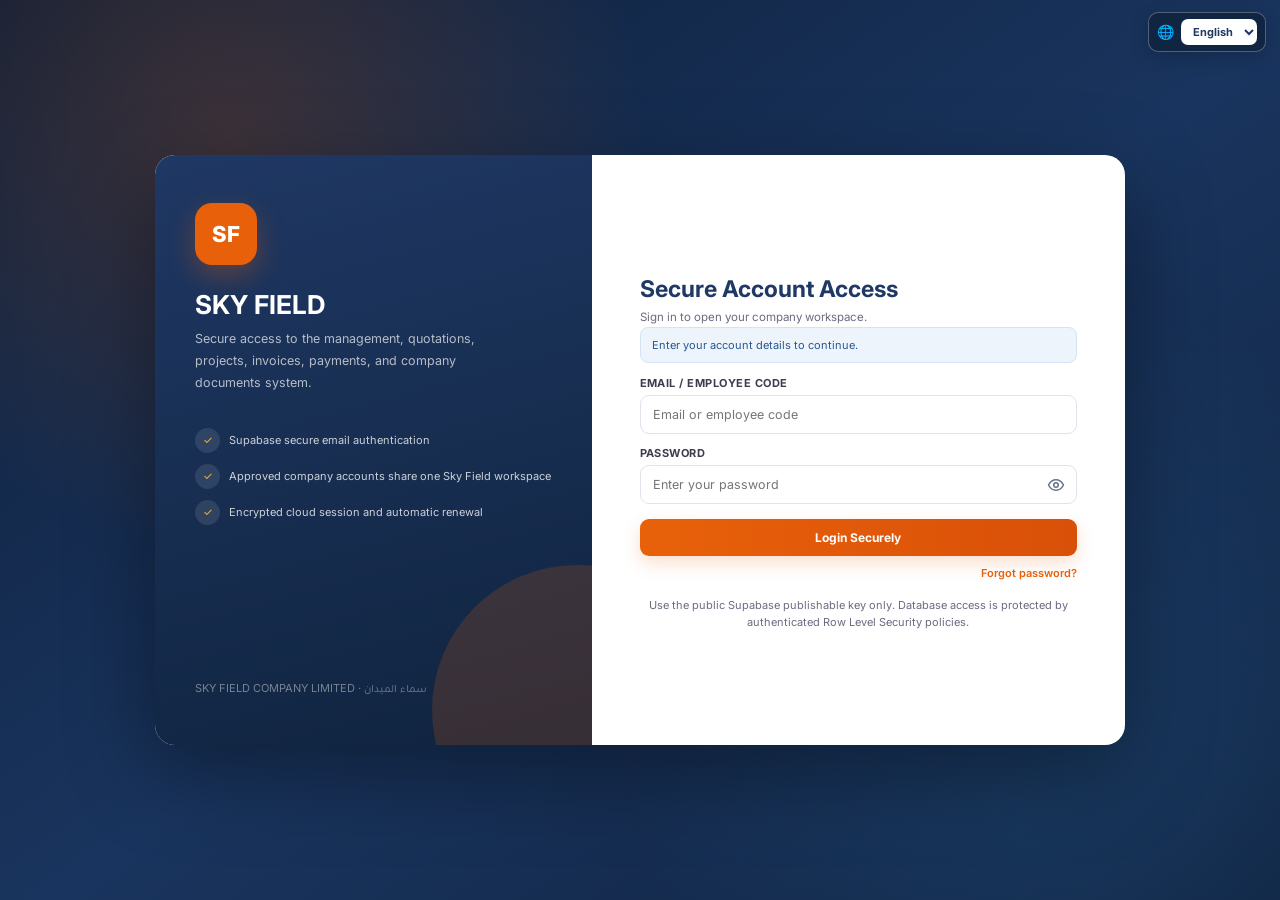
==== index.html @ 6812ae64 "Analytics: expected collections, quarter VAT, engineers mostly in the office, tidier profitability; " ====
<!DOCTYPE html>
<html lang="en" dir="ltr" translate="no">
<head>
<meta charset="UTF-8">
<!-- The site has its own Arabic and English; browser auto-translation garbles names and labels. -->
<meta name="google" content="notranslate">
<meta name="viewport" content="width=device-width, initial-scale=1.0">
<title>SKY FIELD – Management System v29</title>
<link rel="preconnect" href="https://fonts.googleapis.com"><link rel="preconnect" href="https://fonts.gstatic.com" crossorigin><link rel="stylesheet" href="https://fonts.googleapis.com/css2?family=Inter:wght@400;500;600;700;800&family=Tajawal:wght@400;500;700;800&display=swap">
<link rel="stylesheet" href="styles.css?v=20261117-print">
<script src="supabase-js-2.117.2.js"></script>
<script src="equipment-library.js?v=20261031-confirm"></script><script src="sync-safety.js?v=20261028-speed"></script><script src="dialogs.js?v=20261102-forms"></script>
<script>
  // ── Shared database config ──
  // Paste your Supabase project URL and anon public key here (Project Settings → API).
  const SUPABASE_URL = 'https://kmcgnttunukbwsqyilcv.supabase.co';
  const SUPABASE_ANON_KEY = 'sb_publishable_yWyzQzP3IWu0pNzEBDbLNg_sLgr4VJC';
  const sfDb = (SUPABASE_URL.startsWith('http') && SUPABASE_ANON_KEY.length > 20)
    ? window.supabase.createClient(SUPABASE_URL, SUPABASE_ANON_KEY, {
        auth: {
          persistSession: true,
          autoRefreshToken: true,
          detectSessionInUrl: true
        }
      })
    : null;
  if (!sfDb) console.warn('Supabase not configured — running in local-only mode (data stays on this device/browser).');
</script>
<link rel="stylesheet" href="payroll-ui.css?v=20261027-approve"><link rel="stylesheet" href="theme.css?v=20261030-design">
</head>
<body data-module="dashboard" class="sf-auth-locked">

<div class="sf-language-switcher" aria-label="Interface language">
  <span class="sf-language-icon" aria-hidden="true">🌐</span>
  <select id="sf-ui-language" onchange="sfSetInterfaceLanguage(this.value)" aria-label="Interface language">
    <option value="en">English</option>
    <option value="ar">العربية</option>
  </select>
</div>


<div class="sf-auth-overlay" id="sf-auth-overlay" role="dialog" aria-modal="true" aria-labelledby="sf-auth-title">
  <div class="sf-auth-shell">
    <section class="sf-auth-brand">
      <div>
        <div class="sf-auth-brand-mark">SF</div>
        <h1>SKY FIELD</h1>
        <p>Secure access to the management, quotations, projects, invoices, payments, and company documents system.</p>
        <div class="sf-auth-security-list">
          <div class="sf-auth-security-item"><span class="sf-auth-security-icon">✓</span> Supabase secure email authentication</div>
          <div class="sf-auth-security-item"><span class="sf-auth-security-icon">✓</span> Approved company accounts share one Sky Field workspace</div>
          <div class="sf-auth-security-item"><span class="sf-auth-security-icon">✓</span> Encrypted cloud session and automatic renewal</div>
        </div>
      </div>
      <div class="sf-auth-brand-foot">SKY FIELD COMPANY LIMITED · سماء الميدان</div>
    </section>

    <section class="sf-auth-card">
      <div class="sf-auth-card-head">
        <h2 id="sf-auth-title">Secure Account Access</h2>
        <p id="sf-auth-subtitle">Sign in to open your company workspace.</p>
      </div>

      

      <div class="sf-auth-message info show" id="sf-auth-message">Checking secure session…</div>

      <form class="sf-auth-form active" data-auth-panel="login" id="sf-login-form" onsubmit="sfLogin(event)">
        <div class="sf-auth-grid">
          <div class="sf-auth-field"><label for="sf-login-email">Email / Employee Code</label><input id="sf-login-email" type="text" autocomplete="username" required placeholder="Email or employee code / البريد أو كود الموظف"></div>
          <div class="sf-auth-field"><label for="sf-login-password">Password</label><input id="sf-login-password" type="password" autocomplete="current-password" required placeholder="Enter your password"></div>
          <button class="sf-auth-primary" type="submit">Login Securely</button>
        </div>
        <div class="sf-auth-row"><span></span><button type="button" class="sf-auth-secondary" onclick="sfShowAuthPanel('forgot')">Forgot password?</button></div>
      </form>

      

      <form class="sf-auth-form" data-auth-panel="forgot" id="sf-forgot-form" onsubmit="sfSendPasswordReset(event)">
        <button type="button" class="sf-auth-secondary sf-auth-back" onclick="sfShowAuthPanel('login')">← Back to login</button>
        <div class="sf-auth-grid">
          <div class="sf-auth-field"><label for="sf-forgot-email">Email Address</label><input id="sf-forgot-email" type="email" autocomplete="email" required placeholder="name@company.com"></div>
          <button class="sf-auth-primary" type="submit">Send Password Reset Link</button>
        </div>
      </form>

      <form class="sf-auth-form" data-auth-panel="reset" id="sf-reset-form" onsubmit="sfUpdateRecoveredPassword(event)">
        <div class="sf-auth-grid">
          <div class="sf-auth-field"><label for="sf-reset-password">New Password</label><input id="sf-reset-password" type="password" autocomplete="new-password" minlength="8" required placeholder="Minimum 8 characters"></div>
          <div class="sf-auth-field"><label for="sf-reset-confirm">Confirm New Password</label><input id="sf-reset-confirm" type="password" autocomplete="new-password" minlength="8" required placeholder="Repeat new password"></div>
          <button class="sf-auth-primary" type="submit">Update Password</button>
        </div>
      </form>

      <div class="sf-auth-session-note">Use the public Supabase publishable key only. Database access is protected by authenticated Row Level Security policies.</div>
    </section>
  </div>
</div>

<aside class="app-sidebar" id="app-sidebar" aria-label="Main navigation">
  <div class="side-brand">
    <div class="side-brand-row">
      <div class="side-mark">SF</div>
      <div><strong>SKY FIELD</strong><small>Management &amp; Commercial System<br>سماء الميدان</small></div>
    </div>
  </div>
  <nav class="side-nav">
    <div class="side-nav-label" data-group="overview">Overview</div>
    <button class="side-nav-btn active" data-module="dashboard" onclick="showTab('dashboard',this)"><span class="side-nav-icon"><svg viewBox="0 0 24 24" aria-hidden="true" focusable="false"><path d="M3 11l9-7 9 7"/><path d="M5 10v10h14V10"/><path d="M10 20v-6h4v6"/></svg></span>Dashboard</button>
    <button class="side-nav-btn" data-module="analytics" onclick="showTab('analytics',this)"><span class="side-nav-icon"><svg viewBox="0 0 24 24" aria-hidden="true" focusable="false"><path d="M3 20h18"/><path d="M6 20v-8"/><path d="M11 20V5"/><path d="M16 20v-5"/><path d="M21 20V9"/></svg></span>Analytics</button>
    <div class="side-nav-label" data-group="commercial">Commercial</div>
    <button class="side-nav-btn" data-module="activities" onclick="sfStartNewQuotation()"><span class="side-nav-icon"><svg viewBox="0 0 24 24" aria-hidden="true" focusable="false"><circle cx="12" cy="12" r="9"/><path d="M12 8v8"/><path d="M8 12h8"/></svg></span>New Quotation</button>
    <button class="side-nav-btn" data-module="quotes" onclick="showTab('quotes',this)"><span class="side-nav-icon"><svg viewBox="0 0 24 24" aria-hidden="true" focusable="false"><path d="M6 3h9l4 4v14H6z"/><path d="M14 3v5h5"/><path d="M9 13h7"/><path d="M9 17h5"/></svg></span>Quotations <span class="side-nav-count" id="side-quote-count">0</span></button>
    <button class="side-nav-btn" data-module="projects" onclick="showTab('projects',this)"><span class="side-nav-icon"><svg viewBox="0 0 24 24" aria-hidden="true" focusable="false"><path d="M3 7a2 2 0 0 1 2-2h4l2 2h8a2 2 0 0 1 2 2v9a2 2 0 0 1-2 2H5a2 2 0 0 1-2-2z"/></svg></span>Projects <span class="side-nav-count" id="side-project-count">0</span></button>
    <button class="side-nav-btn" data-module="proformas" onclick="showTab('proformas',this)"><span class="side-nav-icon"><svg viewBox="0 0 24 24" aria-hidden="true" focusable="false"><path d="M6 3h12v18l-3-2-3 2-3-2-3 2z"/><path d="M9 8h6"/><path d="M9 12h6"/><path d="M9 16h3"/></svg></span>Proforma Invoices <span class="side-nav-count" id="side-pi-count">0</span></button> <button class="side-nav-btn" data-module="costsettings" onclick="showTab('costsettings',this)"><span class="side-nav-icon"><svg viewBox="0 0 24 24" aria-hidden="true" focusable="false"><rect x="3" y="8" width="18" height="12" rx="2"/><path d="M8 8V6a2 2 0 0 1 2-2h4a2 2 0 0 1 2 2v2"/><path d="M3 13h18"/><path d="M11 13v2h2v-2"/></svg></span>Equipment Library</button>
    <div class="side-nav-label" data-group="team">Team &amp; Attendance</div>
    <button class="side-nav-btn" data-module="engineers" onclick="showTab('engineers',this)"><span class="side-nav-icon"><svg viewBox="0 0 24 24" aria-hidden="true" focusable="false"><circle cx="9" cy="8" r="3.5"/><path d="M2.5 20a6.5 6.5 0 0 1 13 0"/><path d="M16 4.6a3.5 3.5 0 0 1 0 6.8"/><path d="M18 14.2a6.5 6.5 0 0 1 3.5 5.8"/></svg></span>Engineers <span class="side-nav-count" id="side-engineer-count">0</span></button>
    <button class="side-nav-btn" data-module="attendance" onclick="showTab('attendance',this)"><span class="side-nav-icon"><svg viewBox="0 0 24 24" aria-hidden="true" focusable="false"><circle cx="12" cy="12" r="9"/><path d="M12 7v5l3 2"/></svg></span>Attendance</button>
    <button class="side-nav-btn" data-module="expenses" onclick="showTab('expenses',this)"><span class="side-nav-icon"><svg viewBox="0 0 24 24" aria-hidden="true" focusable="false"><path d="M17 5H6a2 2 0 0 0-2 2"/><rect x="4" y="7" width="16" height="13" rx="2"/><path d="M15 13.5h2"/></svg></span>Field Expenses</button>
    <button class="side-nav-btn" data-module="timesheets" onclick="showTab('timesheets',this)"><span class="side-nav-icon"><svg viewBox="0 0 24 24" aria-hidden="true" focusable="false"><rect x="5" y="4" width="14" height="17" rx="2"/><path d="M9 4V3h6v1"/><path d="M9 13l2 2 4-4"/></svg></span>Timesheets &amp; Approvals</button>
    <button class="side-nav-btn" data-module="leave" onclick="showTab('leave',this)" style="display:none"><span class="side-nav-icon"><svg viewBox="0 0 24 24" aria-hidden="true" focusable="false"><rect x="3" y="5" width="18" height="16" rx="2"/><path d="M3 10h18"/><path d="M8 3v4"/><path d="M16 3v4"/><path d="M9 15l2 2 4-4"/></svg></span>Leave requests<span class="side-nav-count" hidden></span></button>
    <div class="side-nav-label" data-group="equipment">Equipment &amp; Custody</div>
    <button class="side-nav-btn" data-module="devices" onclick="showTab('devices',this)" style="display:none"><span class="side-nav-icon"><svg viewBox="0 0 24 24" aria-hidden="true" focusable="false"><path d="M4 18a8 8 0 1 1 16 0"/><path d="M12 18l4-5"/><path d="M4 18h16"/></svg></span>Equipment Dashboard</button>
    <button class="side-nav-btn" data-module="devices-form" onclick="showTab('devices-form',this)" style="display:none"><span class="side-nav-icon"><svg viewBox="0 0 24 24" aria-hidden="true" focusable="false"><path d="M4 8h14l-3-3"/><path d="M20 16H6l3 3"/></svg></span>Record Movement</button>
    <button class="side-nav-btn" data-module="devices-log" onclick="showTab('devices-log',this)" style="display:none"><span class="side-nav-icon"><svg viewBox="0 0 24 24" aria-hidden="true" focusable="false"><path d="M9 6h11"/><path d="M9 12h11"/><path d="M9 18h11"/><path d="M4 6h.01"/><path d="M4 12h.01"/><path d="M4 18h.01"/></svg></span>Movement Log</button>
    <button class="side-nav-btn" data-module="devices-inv" onclick="showTab('devices-inv',this)" style="display:none"><span class="side-nav-icon"><svg viewBox="0 0 24 24" aria-hidden="true" focusable="false"><rect x="3" y="13" width="8" height="7" rx="1"/><rect x="13" y="13" width="8" height="7" rx="1"/><rect x="8" y="4" width="8" height="7" rx="1"/></svg></span>Inventory</button>
    <button class="side-nav-btn" data-module="devices-calibration" onclick="showTab('devices-calibration',this)" style="display:none"><span class="side-nav-icon"><svg viewBox="0 0 24 24" aria-hidden="true" focusable="false"><circle cx="12" cy="12" r="7.5"/><circle cx="12" cy="12" r="2.5"/><path d="M12 2v3"/><path d="M12 19v3"/><path d="M2 12h3"/><path d="M19 12h3"/></svg></span>Calibration</button>
    <button class="side-nav-btn" data-module="devices-manage" onclick="showTab('devices-manage',this)" style="display:none"><span class="side-nav-icon"><svg viewBox="0 0 24 24" aria-hidden="true" focusable="false"><path d="M3 12V4h8l10 10-8 8z"/><circle cx="7.5" cy="8.5" r="1.5"/></svg></span>Manage Devices</button>
    <button class="side-nav-btn" data-module="devices-settings" onclick="showTab('devices-settings',this)" style="display:none"><span class="side-nav-icon"><svg viewBox="0 0 24 24" aria-hidden="true" focusable="false"><path d="M12 21s-7-6.2-7-12a7 7 0 0 1 14 0c0 5.8-7 12-7 12z"/><circle cx="12" cy="9" r="2.5"/></svg></span>Recipients &amp; Sites</button>
    <button class="side-nav-btn" data-module="documents" onclick="showTab('documents',this)" style="display:none"><span class="side-nav-icon"><svg viewBox="0 0 24 24" aria-hidden="true" focusable="false"><rect x="3" y="5" width="18" height="14" rx="2"/><circle cx="9" cy="11" r="2"/><path d="M6 16a3 3 0 0 1 6 0"/><path d="M14 10h4"/><path d="M14 14h4"/></svg></span>Iqama &amp; SEC-ID</button>
    <button class="side-nav-btn" data-module="library" onclick="showTab('library',this)" style="display:none"><span class="side-nav-icon"><svg viewBox="0 0 24 24" aria-hidden="true" focusable="false"><path d="M3 7a2 2 0 0 1 2-2h4l2 2h8a2 2 0 0 1 2 2v8a2 2 0 0 1-2 2H5a2 2 0 0 1-2-2z"/><path d="M8 13h8"/><path d="M8 16h5"/></svg></span>Documents Library</button>
    <div class="side-nav-label" data-group="finance">Finance</div>
    <button class="side-nav-btn" data-module="accounting" onclick="showTab('accounting',this)"><span class="side-nav-icon"><svg viewBox="0 0 24 24" aria-hidden="true" focusable="false"><path d="M3 10l9-6 9 6"/><path d="M5 10v8"/><path d="M10 10v8"/><path d="M14 10v8"/><path d="M19 10v8"/><path d="M3 20h18"/></svg></span>Accounts</button>
    <button class="side-nav-btn" data-module="payroll" onclick="showTab('payroll',this)"><span class="side-nav-icon"><svg viewBox="0 0 24 24" aria-hidden="true" focusable="false"><rect x="2.5" y="6" width="19" height="12" rx="2"/><circle cx="12" cy="12" r="2.5"/><path d="M6 9.5v5"/><path d="M18 9.5v5"/></svg></span>Payroll <span class="side-nav-count" id="side-payroll-count">0</span></button>
    <div class="side-nav-label" data-group="settings">Settings</div>
    
    <button class="side-nav-btn" data-module="attendancesettings" onclick="showTab('attendancesettings',this)"><span class="side-nav-icon"><svg viewBox="0 0 24 24" aria-hidden="true" focusable="false"><path d="M4 6h9"/><path d="M17 6h3"/><circle cx="15" cy="6" r="2"/><path d="M4 12h3"/><path d="M11 12h9"/><circle cx="9" cy="12" r="2"/><path d="M4 18h11"/><path d="M19 18h1"/><circle cx="17" cy="18" r="2"/></svg></span>Attendance Settings</button>
    <button class="side-nav-btn" data-module="users" onclick="showTab('users',this)" style="display:none"><span class="side-nav-icon"><svg viewBox="0 0 24 24" aria-hidden="true" focusable="false"><path d="M12 3l8 3v6c0 4.5-3.4 8-8 9-4.6-1-8-4.5-8-9V6z"/><circle cx="12" cy="10" r="2.5"/><path d="M8.5 16a3.5 3.5 0 0 1 7 0"/></svg></span>Users &amp; Permissions</button>
    <button class="side-nav-btn side-nav-action" data-unified-sync onclick="sfSyncDailyModule()" title="Adds new projects to the attendance list and posts approved attendance and expenses to project cost"><span class="side-nav-icon"><svg viewBox="0 0 24 24" aria-hidden="true" focusable="false"><path d="M20 11a8 8 0 0 0-14.3-4.9L4 8"/><path d="M4 4v4h4"/><path d="M4 13a8 8 0 0 0 14.3 4.9L20 16"/><path d="M20 20v-4h-4"/></svg></span>Sync attendance &amp; projects</button>
  </nav>
  <div class="side-footer">
    <div class="side-account" id="side-account">
      <div class="side-account-row">
        <div class="side-account-avatar" id="side-account-avatar">U</div>
        <div class="side-account-text"><div class="side-account-name" id="side-account-name">User</div><div class="side-account-email" id="side-account-email"></div></div>
      </div>
      <button class="side-logout-btn" type="button" onclick="sfLogout()">Log out securely</button>
    </div>
    <div class="side-language-slot" id="side-language-slot"></div><button class="side-data-btn" onclick="toggleBackupTools();if(typeof closeSidebar==='function')closeSidebar();document.getElementById('backup-tools')?.scrollIntoView({block:'nearest'})">↕ Data Backup &amp; Restore</button>
  </div>
</aside>
<div class="sidebar-scrim" onclick="closeSidebar()"></div>

<header class="page-header">
  <div class="header-inner">
    <div class="logo-wrap">
      <img src="skyfield-logo.webp" alt="SKY FIELD Logo">
    </div>
    <div class="header-title">
      <h1>SKY FIELD MANAGEMENT SYSTEM</h1>
    </div>
  </div>
  <div class="header-stripe"></div>
</header>

<main class="main">

  <div class="page-command-bar">
    <button class="mobile-nav-toggle" onclick="toggleSidebar()" aria-label="Open menu">☰</button>
    <div class="page-command-title">
      <h2 id="app-page-title">Dashboard</h2>
      <p id="app-page-subtitle">Business overview, projects, quotations, and invoice status.</p>
    </div>
    <div class="cloud-chip" id="cloud-status" title="Cloud synchronization status"><span class="cloud-dot"></span><span class="cloud-label">Checking cloud…</span></div>
    <div class="command-actions">
      
      <button class="btn-primary" type="button" id="command-primary-action" onclick="sfStartNewQuotation()">+ New Quotation</button>
    </div>
  </div>


  <!-- BACKUP / RESTORE (for OneDrive sync) -->
  <div class="backup-tools-panel" id="backup-tools">
    <div style="font-size:12px;color:var(--gray-700);flex:1;min-width:200px">
      💾 <strong>Data backup:</strong> Full backup: every table (quotations, projects, invoices, attendance, expenses, payroll, equipment, leave) and every uploaded file in one ZIP. Keep it off this computer, for example on OneDrive.
    </div>
    <button class="btn-sm" type="button" id="full-backup-btn" onclick="sfFullBackup(this)" hidden>⬇ Full backup (ZIP)</button><span id="full-backup-status" role="status" style="font-size:12px;color:var(--gray-700)"></span>
    <button class="btn-sm" type="button" onclick="exportBackup()">⬇ Settings only (JSON)</button>
    <button class="btn-sm" type="button" onclick="document.getElementById('backup-file-input').click()">⬆ Import settings (JSON)</button>
    <button class="btn-sm" type="button" onclick="migrateLegacyDocumentsToStorage()">☁ Move Legacy Documents to Storage</button>
    <input type="file" id="backup-file-input" accept=".json,application/json" style="display:none" onchange="importBackup(this)">
  </div>

  <!-- PROJECT META -->

  <div class="quote-editing-banner quotation-workspace" id="quote-editing-banner" role="status" hidden><span class="qeb-text"><span>Editing saved quotation</span> <strong id="quote-editing-number"></strong><small>Saving updates this record. To make a separate copy, use Duplicate in Quotations.</small></span><button class="btn-outline" type="button" onclick="sfStartNewQuotation()">Start a new quotation</button></div>
  <div class="quotation-section-heading quotation-workspace">
    <div><h3>Quotation Setup</h3><p>Enter the client and project details, then build the scope and commercial offer.</p></div>
    <button class="btn-outline" id="advanced-fields-btn" type="button" onclick="toggleAdvancedFields()">Show Commercial Fields</button>
  </div>
  <div class="meta-grid quotation-workspace">
    <div class="meta-card"><label for="client">Client / Project (To)</label><input id="client" placeholder="Enter client name…" oninput="updateLcApplicantFromClient()"></div>
    <div class="meta-card"><label for="client-attn">Attention</label><input id="client-attn" placeholder="Contact person name…"></div>
    <div class="meta-card"><label for="client-tel">Client Telephone</label><input id="client-tel" placeholder="05xxxxxxxx"></div>
    <div class="meta-card"><label for="client-email">Client Email</label><input id="client-email" type="email" placeholder="contact@client.com"></div>
    <div class="meta-card"><label for="proj-name">Project (Internal)</label><input id="proj-name" placeholder="Testing &amp; Commissioning" value="Testing &amp; Commissioning"></div>
    <div class="meta-card"><label for="station-name">Station / Section</label><input id="station-name" placeholder="e.g. Station 1 / BSP-01 / Feeder A"></div>
    <div class="meta-card"><label for="qo-ref">Subject</label><input id="qo-ref" placeholder="Subject of the quotation…"></div>
    <div class="meta-card"><label>Quotation No.</label>
      <div style="display:flex;gap:6px;align-items:center">
        <input id="qno" placeholder="SF-Q-2025-001" style="flex:1">
        <button class="btn-sm" type="button" onclick="generateNextQuoteNumber(true)" title="Generate a new sequential quotation number">New No.</button>
      </div>
    </div>
    <div class="meta-card"><label for="qdate">Date</label><input id="qdate" type="date"></div>
    <div class="meta-card"><label for="vat">VAT %</label><input id="vat" type="number" value="15" oninput="recalc()"></div>
    <div class="meta-card"><label for="profit">Profit Margin % <span style="font-weight:400;color:var(--gray-500)">(applies to Engineering + Equipment + Custom SOW subtotal, before VAT)</span></label><input id="profit" type="number" value="0" oninput="recalc()"></div>
    <div class="meta-card">
      <label>Discount <span style="font-weight:400;color:var(--gray-500)">(applied to subtotal, before VAT)</span></label>
      <div style="display:flex;gap:6px">
        <select id="discount-type" aria-label="Discount type" style="flex:1;border:1px dashed var(--gray-300);border-radius:5px;padding:7px 8px;font-size:12px;outline:none" onchange="recalc()">
          <option value="pct">Percentage %</option>
          <option value="fixed">Fixed Amount (SAR)</option>
        </select>
        <input id="discount-value" type="number" value="0" placeholder="0" style="flex:1" oninput="recalc()">
      </div>
    </div>
    <div class="meta-card"><label for="commission">Commission % <span style="font-weight:400;color:var(--gray-500)">(deducted from Grand Total incl. VAT, if any)</span></label><input id="commission" type="number" value="0" oninput="recalc()"></div>
    <div class="meta-card"><label for="prep-name">Prepared By (Engineer Name)</label><input id="prep-name" placeholder="Enter engineer name…" value="Mahmoud Awwad"></div>
    <div class="meta-card"><label for="prep-email">Prepared By Email</label><input id="prep-email" type="email" placeholder="you@skyfield.com" value="m.awwad@skyfield-sa.com"></div>
    <div class="meta-card"><label for="substation">Substation / Project Title</label><input id="substation" placeholder="132 / 33 / 13.8 kV Substation" value="132 / 33 / 13.8 kV Substation"></div>
  </div>

  <!-- INTERNAL COST SETTINGS -->
  <details class="quotation-workspace" id="internal-cost-settings" style="background:var(--white);border:1px solid var(--gray-200);border-radius:10px;margin-bottom:16px;box-shadow:0 1px 4px rgba(0,0,0,0.06);overflow:hidden">
    <summary style="cursor:pointer;list-style:none;padding:13px 16px;display:flex;align-items:center;justify-content:space-between;gap:12px;font-size:12px;font-weight:700;color:var(--navy);user-select:none">
      <span>🔒 Internal Cost Settings</span>
      <span style="font-size:11px;font-weight:500;color:var(--gray-500)">Private costing data — not shown in customer documents</span>
    </summary>
    <div style="padding:0 16px 16px;border-top:1px solid var(--gray-200)">
      <div style="font-size:11px;color:var(--gray-500);line-height:1.5;padding:10px 0 8px">Use these values only for internal costing and quotation calculations. They remain hidden unless this section is opened.</div>
      <div class="meta-grid" style="margin-bottom:0">
        <div class="meta-card"><label for="rate">Engineer Rate (SAR/day)</label><input id="rate" type="number" value="1500" min="0" step="0.01" oninput="recalc()"></div>
        <div class="meta-card"><label for="hpd">Working Hours/day</label><input id="hpd" type="number" value="8" min="1" step="0.5" oninput="recalc()"></div>
        <div class="meta-card"><label for="dpw">Working Days/week</label><input id="dpw" type="number" value="6" min="1" max="7" step="1"></div>
      </div>
    </div>
  </details>

  <!-- QUOTATION ATTACHMENTS -->
  <div class="quotation-workspace" style="background:var(--white);border:1px solid var(--gray-200);border-radius:10px;padding:14px 16px;margin-bottom:16px;box-shadow:0 1px 4px rgba(0,0,0,0.06)">
    <div style="display:flex;align-items:center;justify-content:space-between;flex-wrap:wrap;gap:8px;margin-bottom:8px">
      <label style="font-size:11px;font-weight:700;color:var(--gray-700);text-transform:uppercase;letter-spacing:.04em">📎 Quotation Attachments <span style="font-weight:400;text-transform:none;color:var(--gray-500)">(saved with this quotation; copied into its project when you create/link one)</span></label>
      <div>
        <input type="file" id="qa-file-input" multiple style="display:none" onchange="handleQuoteAttachFiles(this)">
        <button class="btn-sm" type="button" onclick="document.getElementById('qa-file-input').click()">+ Attach File(s)</button>
      </div>
    </div>
    <div id="qa-list" style="display:flex;flex-direction:column;gap:6px"></div>
  </div>

  <!-- STATS -->
  <div class="stats-grid quotation-workspace">
    <div class="stat-card"><div class="slbl">Activities</div><div class="sval" id="s-act">0</div></div>
    <div class="stat-card"><div class="slbl">Equipment</div><div class="sval" id="s-eq">0</div></div>
    <div class="stat-card"><div class="slbl">Total Hours</div><div class="sval" id="s-hrs">0</div></div>
    <div class="stat-card"><div class="slbl">Engineer Cost</div><div class="sval" id="s-eng">SAR 0</div></div>
    <div class="stat-card"><div class="slbl">Equipment Cost</div><div class="sval" id="s-eqc">SAR 0</div></div>
    <div class="stat-card" id="s-disc-card" style="display:none"><div class="slbl">Subtotal After Discount</div><div class="sval" id="s-discsub">SAR 0</div><div id="s-disc-sub" style="font-size:11px;color:var(--gold);margin-top:4px"></div></div>
    <div class="stat-card accent"><div class="slbl">Grand Total Including VAT</div><div class="sval" id="s-tot">SAR 0</div><div id="s-opt" style="font-size:11px;color:var(--gold);margin-top:4px;display:none"></div></div>
    <div class="stat-card accent" id="s-comm-card" style="display:none"><div class="slbl">Net Total After Commission</div><div class="sval" id="s-nettot">SAR 0</div><div id="s-comm-sub" style="font-size:11px;color:var(--gold);margin-top:4px"></div></div>
  </div>

  <!-- TABS -->
  <div class="tabs quotation-workspace">
    <button class="tab-btn active" data-builder-tab="activities" onclick="showTab('activities',this)">1. Scope of Work <span class="badge badge-act" id="tab-act-badge">0</span></button>
    <button class="tab-btn" data-builder-tab="equipment" onclick="showTab('equipment',this)">2. Equipment <span class="badge badge-eq" id="tab-eq-badge">0</span></button>
    <button class="tab-btn" data-builder-tab="costplanning" onclick="showTab('costplanning',this)">3. Internal Cost</button>
    <button class="tab-btn" data-builder-tab="conditions" onclick="showTab('conditions',this)">4. Conditions</button>
  </div>

  <div class="panel-wrap">
    <!-- DASHBOARD TAB -->
    <div id="tab-dashboard" class="dashboard-wrap">
      <div id="dashboard-content"></div>
    </div>

    <!-- ACTIVITIES TAB -->
    <div id="tab-activities">
      <div class="sow-toggle-row">
        <span>Scope of Work menu (browse categories &amp; select test items)</span>
        <button class="btn-sm active-toggle" id="sow-toggle-btn" aria-expanded="false" aria-controls="sow-menu" onclick="toggleSOWMenu()">Show Scope of Work Menu</button>
      </div>
      <div class="two-col sow-hidden" id="sow-menu">
        <div class="cat-panel">
          <div class="cat-search"><input id="csearch" placeholder="Search categories…" oninput="filterCats()"></div>
          <div class="cat-list" id="cat-list"></div>
        </div>
        <div class="task-panel">
          <div class="task-header">
            <h3 id="tp-title">Select a category</h3>
            <div class="task-actions">
              <button class="btn-sm" type="button" onclick="openScopeActivityForm()">+ Add Activity</button>
              <button class="btn-sm" onclick="selAll()">Select all</button>
              <button class="btn-sm" onclick="clrCat()">Clear</button>
            </div>
          </div>
          <div class="scope-manager-panel" id="scope-activity-form">
            <div class="scope-manager-title">
              <strong id="scope-activity-form-title">Add Activity</strong>
              <button class="cond-rm" type="button" title="Close" onclick="closeScopeActivityForm()">×</button>
            </div>
            <div class="scope-manager-grid">
              <label>Category *<input id="scope-activity-category" type="text" list="scope-category-options" maxlength="120" placeholder="Select or enter category…"><datalist id="scope-category-options"></datalist></label>
              <label>Activity / Test Name *<input id="scope-activity-name" type="text" maxlength="180" placeholder="Enter activity name…"></label>
              <label>Activity Code *<input id="scope-activity-code" type="text" maxlength="80" placeholder="e.g. HV.TEST.01"></label>
              <label>Hours *<input id="scope-activity-duration" type="number" min="0" step="0.01" placeholder="0.00"></label>
              <label>Unit *<input id="scope-activity-unit" type="text" maxlength="60" placeholder="e.g. Feeder"></label>
              <div class="scope-manager-actions">
                <button class="btn-sm" type="button" onclick="saveScopeActivity()">Save Activity</button>
                <button class="btn-sm" type="button" onclick="closeScopeActivityForm()">Cancel</button>
              </div>
            </div>
          </div>
          <div class="task-list" id="task-list"></div>
        </div>
      </div>

      <div class="custom-sow-panel">
        <h4>+ Add Scope of Work manually</h4>
        <div class="custom-sow-hint">Create a priced item directly, or create a main heading such as <strong>1. MV Cable Works</strong> and then add priced sub-items such as <strong>1.1</strong> and <strong>1.2</strong> beneath it. Main headings do not carry a quantity or price; their sub-items do.</div>
        <div class="custom-sow-label-row">
          <label for="custom-sow-label">Section description (shown in report instead of "Custom / Manual Entry")</label>
          <input type="text" id="custom-sow-label" placeholder="e.g. Additional Scope of Work" oninput="updateCustomSOWLabel(this.value)">
        </div>
        <div class="custom-sow-add">
          <textarea id="new-sow" placeholder="Type the main heading or priced scope item here (multiple lines allowed)..."></textarea>
          <div class="custom-sow-add-actions">
            <button class="btn-sm btn-main-sow" onclick="addCustomSOW('main')">+ Main Item</button>
            <button class="btn-sm" onclick="addCustomSOW('item')">+ Priced Item</button>
          </div>
        </div>
        <label style="display:flex;align-items:center;gap:6px;font-size:11px;color:var(--gray-600);margin:-6px 0 12px 2px;cursor:pointer">
          <input type="checkbox" id="sow-split-lines" style="width:13px;height:13px;accent-color:var(--orange)">
          Split each line into a separate priced item instead of one combined item
        </label>
        <div class="custom-sow-hint" style="margin:0 0 8px 2px"><strong>Main Item:</strong> a heading numbered 1, 2, 3… with no price. Use its <strong>+ Add Sub-item</strong> button to create 1.1, 1.2… Each sub-item has Specification, Remark, Qty, Unit and Unit Price. Existing standalone priced items remain supported. Tick <strong>Optional</strong> only on priced items that must be excluded from the Grand Total.</div>

        <div class="custom-sow-list" id="custom-sow-list"></div>
      </div>
    </div>

    <!-- EQUIPMENT TAB -->
    <div id="tab-equipment" style="display:none">
      <div class="equipment-toolbar">
        <div class="equipment-toolbar-copy">
          <strong>Equipment Library</strong>
          <span>Devices and prices come from the Equipment Library.</span> </div> <button class="btn-sm" type="button" onclick="sfOpenEquipmentLibrary()">Manage Equipment Library</button> </div>
      <div class="eq-hdr-row"> <span></span><span>Equipment / Kit</span><span>Rent by · Price</span><span title="How many days, weeks or months for this item — not linked to the overall Project Duration field.">Quantity ⓘ</span><span style="text-align:right">Total (SAR)</span><span></span> </div>
      <div class="eq-list" id="eq-list"></div>
    </div>

    <!-- INTERNAL COST PLANNING TAB -->
    <div id="tab-costplanning" style="display:none">
      <div class="cost-plan-wrap">
        <div class="cost-plan-intro"><strong>Private internal estimate.</strong> Select company engineers, enter duration and other expenses, then compare the estimated cost with the quotation selling value. Equipment belongs to the company and has no internal cost. This section is never included in customer quotations or invoices.</div>

        <div class="cost-plan-section">
          <div class="cost-plan-hdr"><h4>Manpower</h4><button class="btn-sm" type="button" onclick="addCostManpowerRow()">+ Add Engineer / Role</button></div>
          <div style="overflow:auto"><table class="cost-plan-table" style="min-width:860px"><thead><tr><th style="width:25%">Engineer / Role</th><th style="width:8%">Qty</th><th style="width:10%">Duration</th><th style="width:13%">Basis</th><th style="width:15%">Rate</th><th class="num" style="width:18%">Cost</th><th class="remove-col"></th></tr></thead><tbody id="cost-manpower-body"></tbody></table></div>
        </div>

        <div class="cost-plan-section">
          <div class="cost-plan-hdr"><h4>Other Project Costs</h4><button class="btn-sm" type="button" onclick="addCostOtherRow()">+ Add Cost</button></div>
          <div style="overflow:auto"><table class="cost-plan-table"><thead><tr><th>Description</th><th style="width:180px">Amount (SAR)</th><th class="remove-col"></th></tr></thead><tbody id="cost-other-body"></tbody></table></div>
        </div>

        <div class="cost-summary-grid">
          <div class="cost-summary-box"><div class="lbl">Manpower Cost</div><div class="val" id="cost-sum-manpower">SAR 0</div></div>
          <div class="cost-summary-box"><div class="lbl">Other Costs</div><div class="val" id="cost-sum-resources">SAR 0</div></div>
          <div class="cost-summary-box primary"><div class="lbl">Total Internal Cost</div><div class="val" id="cost-sum-total">SAR 0</div></div>
          <div class="cost-summary-box" id="cost-profit-box"><div class="lbl">Expected Profit / Margin</div><div class="val" id="cost-sum-profit">SAR 0 · 0%</div></div>
        </div>
        <div class="cost-privacy-note">🔒 Internal only — excluded from quotation PDF, Proforma Invoice, and client reports.</div>
      </div>
    </div>

    <!-- CONDITIONS TAB -->
    <div id="tab-conditions" style="display:none">
      <div class="cond-panel">
        <div class="custom-sow-label-row" style="max-width:420px">
          <label for="condition-type">Project / Quotation Type</label>
          <select id="condition-type" onchange="setConditionType(this.value)" style="width:100%;border:1px solid var(--gray-200);border-radius:8px;padding:8px 10px;font-size:12px;font-family:'Inter',sans-serif;color:var(--navy);background:#fff">
            <option value="testing">Testing &amp; Commissioning Project</option>
            <option value="engineer_rental">Rental – LOA Holder</option>
            <option value="test_engineer_rental">Rental – Test Engineer</option>
            <option value="equipment_rental">Rental – Equipment</option>
          </select>
          <div style="font-size:11px;color:var(--gray-500);margin-top:5px">The system loads only the conditions relevant to the selected quotation type.</div>
        </div>
        <div class="custom-sow-label-row" style="max-width:520px">
          <label>Quotation Language / لغة عرض السعر</label>
          <label class="eo-row" style="margin-top:7px;padding:9px 11px;border:1px solid var(--gray-200);border-radius:8px;background:#fff">
            <span class="eo-switch"><input id="include-arabic-translation" type="checkbox" onchange="setIncludeArabicTranslation(this.checked)"><span class="slider"></span></span>
            <span class="eo-row-text"><strong>Include Arabic Translation / إضافة الترجمة العربية</strong></span>
          </label>
          <div style="font-size:11px;color:var(--gray-500);margin-top:5px">English is always included. Turn this on to add Arabic to the quotation header, fixed labels, and every Terms &amp; Conditions clause.</div>
        </div>
        <div class="custom-sow-label-row standard-payment-controls" id="standard-payment-controls" style="max-width:760px">
          <label for="payment-term-type">Invoice &amp; Bank Transfer Schedule</label>
          <select id="payment-term-type" onchange="setPaymentTermType(this.value)" style="width:100%;border:1px solid var(--gray-200);border-radius:8px;padding:8px 10px;font-size:12px;font-family:'Inter',sans-serif;color:var(--navy);background:#fff">
            <option value="full_advance">100% Advance Payment</option>
            <option value="advance_balance">Advance Payment + Balance</option>
            <option value="after_completion">Payment After Completion</option>
            <option value="monthly_progress">Monthly / Progress Payment</option>
            <option value="custom">Custom Payment Condition</option>
          </select>
          <div id="payment-term-extra" style="display:grid;grid-template-columns:1fr 1fr;gap:8px;margin-top:8px">
            <div id="advance-pct-wrap" style="display:none">
              <label for="payment-advance-pct" style="font-size:11px;color:var(--gray-500)">Advance Percentage</label>
              <input id="payment-advance-pct" type="number" min="0" max="100" value="30" oninput="updatePaymentTerms()" style="width:100%;border:1px solid var(--gray-200);border-radius:7px;padding:7px 9px">
            </div>
            <div id="payment-balance-basis-wrap" style="display:none">
              <label for="payment-balance-basis" style="font-size:11px;color:var(--gray-500)">Remaining Balance Method</label>
              <select id="payment-balance-basis" onchange="updatePaymentTerms()" style="width:100%;border:1px solid var(--gray-200);border-radius:7px;padding:7px 9px;background:#fff">
                <option value="monthly_progress">Monthly invoices based on approved progress</option>
                <option value="after_completion">After completion of the work</option>
              </select>
            </div>
            <div id="payment-days-wrap">
              <label for="payment-due-days" style="font-size:11px;color:var(--gray-500)">Payment Due Within (Days)</label>
              <input id="payment-due-days" type="number" min="0" value="30" oninput="updatePaymentTerms()" style="width:100%;border:1px solid var(--gray-200);border-radius:7px;padding:7px 9px">
            </div>
          </div>
          <textarea id="payment-custom-text" placeholder="Enter the custom payment condition..." oninput="updatePaymentTerms()" style="display:none;width:100%;margin-top:8px;border:1px solid var(--gray-200);border-radius:8px;padding:8px 10px;font-size:12px;font-family:'Inter',sans-serif;min-height:58px"></textarea>
          <textarea id="payment-custom-text-ar" placeholder="أدخل ترجمة شرط الدفع المخصص بالعربية..." dir="rtl" oninput="updatePaymentTerms()" style="display:none;width:100%;margin-top:8px;border:1px solid var(--gray-200);border-radius:8px;padding:8px 10px;font-size:12px;font-family:Tahoma,'Inter',sans-serif;min-height:58px"></textarea>
          <div style="font-size:11px;color:var(--gray-500);margin-top:5px">Only the selected payment condition will appear in the quotation.</div>
        </div>
        <div class="custom-sow-label-row" style="max-width:900px">
          <div class="condition-language-grid">
            <div>
              <label for="payment-method">Payment Method / طريقة الدفع</label>
              <select id="payment-method" onchange="setPaymentMethod(this.value)" style="width:100%;border:1px solid var(--gray-200);border-radius:8px;padding:8px 10px;font-size:12px;font-family:'Inter',Tahoma,sans-serif;color:var(--navy);background:#fff">
                <option value="bank_transfer">Invoice &amp; Bank Transfer</option>
                <option value="lc">Letter of Credit (L/C)</option>
              </select>
            </div>
            <div id="lc-quick-status" style="font-size:11px;color:var(--gray-500);line-height:1.6;padding-top:20px">Invoice and bank-transfer conditions are currently selected.</div>
          </div>
          <div id="lc-summary-card" class="lc-summary-card">
            <strong>L/C payment structure:</strong> 30% mobilization payment by bank transfer + 70% irrevocable L/C at sight, paid against monthly progress invoices. The mandatory 14-day countersignature protection is included in Payment Condition No. 1 so Conditions 22 and 26 remain unchanged.
          </div>
          <div id="lc-controls" class="lc-controls">
            <div class="lc-controls-grid">
              <div class="lc-field"><label for="lc-advance-pct">Advance Payment (%)</label><input id="lc-advance-pct" type="number" min="0" max="100" step="0.01" value="30" oninput="updateLcTerms()"></div>
              <div class="lc-field"><label for="lc-balance-pct">L/C Balance (%) — Auto</label><input id="lc-balance-pct" type="number" value="70" readonly></div>
              <div class="lc-field"><label for="lc-type">L/C Type</label><select id="lc-type" onchange="updateLcTerms()"><option value="irrevocable_at_sight">Irrevocable L/C at Sight</option><option value="confirmed_at_sight">Confirmed Irrevocable L/C at Sight</option></select></div>
              <div class="lc-field"><label for="lc-advance-days">Advance Due Within (Calendar Days)</label><input id="lc-advance-days" type="number" min="0" max="365" value="7" oninput="updateLcTerms()"></div>
              <div class="lc-field"><label for="lc-open-days">Open L/C Within (Calendar Days)</label><input id="lc-open-days" type="number" min="0" max="365" value="10" oninput="updateLcTerms()"></div>
              <div class="lc-field"><label for="lc-document-days">Countersignature Period (Calendar Days)</label><input id="lc-document-days" type="number" min="1" max="365" value="14" oninput="updateLcTerms()"></div>
              <div class="lc-subsection">Payment and parties</div>
              <div class="lc-field"><label for="lc-payment-basis">Payment Basis</label><select id="lc-payment-basis" onchange="updateLcTerms()"><option value="monthly_progress">Monthly Progress Invoices</option><option value="after_completion">After Completion</option></select></div>
              <div class="lc-field"><label for="lc-currency">Currency</label><select id="lc-currency" onchange="updateLcTerms()"><option value="SAR">SAR</option><option value="USD">USD</option><option value="EUR">EUR</option></select></div>
              <div class="lc-field"><label for="lc-calculation-basis">Percentage Calculation Basis</label><select id="lc-calculation-basis" onchange="updateLcTerms()"><option value="before_vat">Before VAT</option><option value="including_vat">Including VAT</option></select></div>
              <div class="lc-field"><label for="lc-applicant">Applicant — Auto from Client</label><input id="lc-applicant" type="text" readonly></div>
              <div class="lc-field"><label for="lc-beneficiary">Beneficiary</label><input id="lc-beneficiary" type="text" value="Sky Field Company Limited" oninput="updateLcTerms()"></div>
              <div class="lc-field"><label for="lc-bank-charges">Bank/L/C Charges Borne By</label><select id="lc-bank-charges" onchange="updateLcTerms()"><option value="client">Customer</option><option value="shared" selected>Both Parties</option><option value="beneficiary">Beneficiary</option></select></div>
              <div class="lc-subsection">Rules, bank and validity</div>
              <div class="lc-field"><label for="lc-rules">Applicable Rules</label><input id="lc-rules" type="text" value="UCP 600" oninput="updateLcTerms()"></div>
              <div class="lc-field"><label for="lc-acceptable-bank">Acceptable Issuing Bank (optional)</label><input id="lc-acceptable-bank" type="text" placeholder="e.g. Saudi National Bank" oninput="updateLcTerms()"></div>
              <div class="lc-field"><label for="lc-validity-days">Valid After Expected Completion (Days)</label><input id="lc-validity-days" type="number" min="0" max="365" value="30" oninput="updateLcTerms()"></div>
              <div class="lc-subsection">Required L/C documents</div>
              <div class="lc-documents">
                <label><input id="lc-doc-commercial-invoice" type="checkbox" checked onchange="updateLcTerms()"> Commercial Invoice</label>
                <label><input id="lc-doc-delivery-note" type="checkbox" checked onchange="updateLcTerms()"> Delivery Note</label>
                <label><input id="lc-doc-progress-certificate" type="checkbox" checked onchange="updateLcTerms()"> Progress Certificate</label>
                <label><input id="lc-doc-timesheet" type="checkbox" onchange="updateLcTerms()"> Signed Timesheet</label>
              </div>
            </div>
            <div class="lc-amount-summary">
              <div class="lc-amount-card">Calculation Base<strong id="lc-base-amount">SAR 0</strong></div>
              <div class="lc-amount-card">Advance Amount<strong id="lc-advance-amount">SAR 0</strong></div>
              <div class="lc-amount-card">L/C Amount<strong id="lc-balance-amount">SAR 0</strong></div>
            </div>
            <div class="lc-private-note">The remaining percentage and amounts are calculated automatically. The Applicant is taken from the quotation Client field. Selecting another currency relabels the quotation values and does not apply an exchange-rate conversion. Confirm the final L/C wording and document set with the issuing bank before acceptance.</div>
          </div>
        </div>
        <div class="custom-sow-label-row" style="max-width:340px">
          <label for="proj-duration">Project Duration</label>
          <input type="text" id="proj-duration" placeholder="e.g. 6 months" oninput="updateProjectDuration(this.value)">
        </div>
        <div class="custom-sow-label-row" style="max-width:760px">
          <label>Commercial Rates for Conditions</label>
          <div style="display:grid;grid-template-columns:repeat(2,minmax(0,1fr));gap:8px">
            <div>
              <label for="commercial-engineer-daily-rate" style="font-size:11px;color:var(--gray-500)">Engineer Daily Rate (SAR/day)</label>
              <input id="commercial-engineer-daily-rate" type="number" min="0" step="0.01" placeholder="e.g. 1,500" oninput="refreshCommercialConditionRates()">
            </div>
            <div>
              <label for="commercial-engineer-monthly-rate" style="font-size:11px;color:var(--gray-500)">Engineer Monthly Rate (SAR/month)</label>
              <input id="commercial-engineer-monthly-rate" type="number" min="0" step="0.01" placeholder="e.g. 30,000" oninput="refreshCommercialConditionRates()">
            </div>
            <div style="grid-column:1 / -1">
              <label for="commercial-mobilization-rate" style="font-size:11px;color:var(--gray-500)">Mobilization &amp; Demobilization Cost / Engineer (SAR)</label>
              <input id="commercial-mobilization-rate" type="number" min="0" step="0.01" placeholder="e.g. 1,000" oninput="refreshCommercialConditionRates()">
            </div>
          </div>
          <div style="font-size:11px;color:var(--gray-500);margin-top:5px">Customer-facing rates. These values are inserted automatically into the relevant Terms &amp; Conditions in the quotation/PDF.</div>
        </div>
        <div class="cond-list" id="cond-list"></div>
      </div>
    </div>

    <div class="condition-modal-overlay" id="condition-modal-overlay" onclick="if(event.target===this)closeConditionEditor()">
      <div class="condition-modal" role="dialog" aria-modal="true" aria-labelledby="condition-modal-title">
        <div class="condition-modal-hdr"><h3 id="condition-modal-title">Edit Condition</h3><button class="condition-modal-close" onclick="closeConditionEditor()" aria-label="Close">×</button></div>
        <div class="condition-modal-body">
          <div class="condition-edit-grid">
            <div class="condition-edit-field"><label for="condition-edit-section">Section</label><select id="condition-edit-section"></select></div>
            <div class="condition-edit-field"><label for="condition-edit-number">Condition Number</label><select id="condition-edit-number" disabled><option>Automatic</option></select></div>
            <div class="condition-edit-field"><label for="condition-edit-en">English Text</label><textarea id="condition-edit-en" dir="ltr"></textarea></div>
            <div class="condition-edit-field"><label for="condition-edit-ar">النص العربي</label><textarea id="condition-edit-ar" dir="rtl"></textarea></div>
          </div>
          <div class="condition-modal-actions"><button class="condition-modal-cancel" onclick="resetConditionEditor()">Reset to Default</button><button class="condition-modal-cancel" id="condition-save-default" onclick="saveConditionAsCompanyDefault()" style="display:none">Save as Company Default</button><button class="condition-modal-cancel" onclick="closeConditionEditor()">Cancel</button><button class="condition-modal-save" onclick="saveConditionEditor()">Save Condition</button></div>
        </div>
      </div>
    </div>

<div id="sf-documents-panel" hidden></div><div id="sf-library-panel" hidden></div>
<div id="sf-users-panel" hidden></div><div id="sf-leave-panel" hidden></div>
<div id="sf-equipment-panel" hidden><iframe id="sf-equipment-frame" title="Equipment &amp; Custody" scrolling="no"></iframe></div>
<div id="sf-unified-panel" hidden><div id="sf-unified-notice" role="status"></div><iframe id="sf-unified-frame" title="Sky Field workspace" style="width:100%;height:900px;border:0;display:block" hidden></iframe></div>
    <!-- ENGINEERS TAB -->
    <div id="tab-engineers" style="display:none">
      <div class="resource-toolbar">
        <h3>Engineers Database</h3>
        <div style="display:flex;gap:8px;align-items:center;flex-wrap:wrap">
          <input class="quote-search" id="engineer-search" placeholder="Search name / ID / nationality / LOA..." oninput="renderEngineers()">
          <button class="btn-outline" type="button" onclick="importSkyFieldEngineers(true)">Import Sky Field Engineers</button>
        </div>
      </div>
      <div class="resource-layout">
        <div class="resource-form">
          <h4 id="engineer-form-title">Add Engineer</h4>
          <input type="hidden" id="eng-id">
          <div class="resource-grid">
            <div class="resource-field span-2"><label for="eng-name">Engineer Name *</label><input id="eng-name" placeholder="Full name"></div>
            <div class="resource-field"><label for="eng-nationality">Nationality</label><input id="eng-nationality" placeholder="e.g. Egyptian"></div>
            <div class="resource-field"><label for="eng-iqama">Iqama / ID Number</label><input id="eng-iqama" placeholder="ID number"></div>
            <div class="resource-field"><label for="eng-employee-no">Employee Number</label><input id="eng-employee-no" placeholder="Employee no."></div>
            <div class="resource-field"><label for="eng-profession">Profession</label><input id="eng-profession" placeholder="Job profession"></div>
            <div class="resource-field"><label for="eng-specialization">Specialization</label><select id="eng-specialization"><option>Protection</option><option>Testing & Commissioning</option><option>Transformer</option><option>Switchgear</option><option>Cable Testing</option><option>Solar</option><option>Technician</option><option>Project Management</option><option>Other</option></select></div>
            <div class="resource-field"><label for="eng-loa">LOA Classification</label><select id="eng-loa"><option value="Non-LOA">Non-LOA</option><option value="C1">C1</option><option value="C2">C2</option></select></div>
            <div class="resource-field"><label for="eng-employment">Employment Type</label><select id="eng-employment"><option>Company Employee</option><option>Rental Engineer</option><option>Freelancer</option></select></div>
            <div class="resource-field"><label for="eng-status">Status</label><select id="eng-status"><option value="available">Available</option><option value="assigned">Assigned</option><option value="leave">On Leave</option><option value="unavailable">Unavailable</option></select></div>
            <div class="resource-field"><label for="eng-daily">Daily Internal Cost (SAR)</label><input id="eng-daily" type="number" min="0" step="0.01" value="0"></div>
            <div class="resource-field"><label for="eng-monthly">Basic Monthly Salary (SAR)</label><input id="eng-monthly" type="number" min="0" step="0.01" value="0"></div>
            <div class="resource-field"><label for="eng-overtime">Overtime / Hour (SAR)</label><input id="eng-overtime" type="number" min="0" step="0.01" value="0"></div>
            <div class="resource-field"><label for="eng-housing-transport">Housing & Transport Allowance</label><input id="eng-housing-transport" type="number" min="0" step="0.01" value="0"></div>
            <div class="resource-field"><label for="eng-site-allowance">Site Allowance</label><input id="eng-site-allowance" type="number" min="0" step="0.01" value="0"></div>
            <div class="resource-field"><label for="eng-car-allowance">Car Allowance</label><input id="eng-car-allowance" type="number" min="0" step="0.01" value="0"></div>
            <div class="resource-field span-2"><label for="eng-notes">Notes</label><textarea id="eng-notes" rows="3" placeholder="Availability, experience, document notes..."></textarea></div>
          </div>
          <div class="resource-actions"><button class="btn-primary" type="button" onclick="saveEngineerRecord()" id="eng-save-btn">Save Engineer</button><button class="btn-outline" type="button" onclick="resetEngineerForm()">Clear</button></div>
        </div>
        <div class="resource-card">
          <h4>Saved Engineers</h4>
          <div class="resource-table-wrap"><table class="resource-table"><thead><tr><th>Name</th><th>Employee / ID</th><th>Specialization</th><th>LOA</th><th>Monthly</th><th>OT/Hr</th><th>Status</th><th>Actions</th></tr></thead><tbody id="engineer-table-body"></tbody></table></div>
        </div>
      </div>
    </div>


    <!-- MONTHLY TIMESHEETS / PAYROLL TAB -->
    <div id="tab-payroll" style="display:none">
      <div class="resource-toolbar">
        <h3>Monthly Payroll Sheets</h3>
        <span style="font-size:11px;color:var(--gray-500)">Days, overtime and site allowance can be filled from approved attendance.</span>
      </div>
      <div class="payroll-page">
        <div class="payroll-controls">
          <div class="payroll-control"><label for="payroll-month">Payroll Month</label><input id="payroll-month" type="month" onchange="payrollMonthChanged()"></div>
          <div class="payroll-control"><label for="payroll-project">Project</label><select id="payroll-project" onchange="payrollProjectChanged()"><option value="">General / Not assigned</option></select></div>
          <div class="payroll-control"><label for="payroll-standard-days">Payroll Divisor</label><input id="payroll-standard-days" type="number" value="30" readonly title="Sky Field payroll is calculated on a fixed 30-day divisor."></div>
          <div class="payroll-actions">
            <button class="btn-outline" type="button" onclick="payrollNewSheet()">New Sheet</button>
            <button class="btn-outline" type="button" onclick="payrollLoadProjectEngineers()">Load Engineers</button>
            <button class="btn-outline" type="button" onclick="payrollAddRow()">+ Add Row</button>
            <button class="btn-primary" type="button" onclick="payrollSaveSheet()">حفظ مسودة / Save draft</button>
          </div>
        </div>
        
        <div class="payroll-summary" id="payroll-summary"></div>
        <div id="payroll-review-notice" role="status"></div>
        <div class="payroll-table-wrap">
          <table class="payroll-table">
            <thead><tr><th>الموظف / Employee</th><th>الحضور / Worked</th><th>الغياب / Absent</th><th>المستحقات / Gross</th><th>الخصومات / Deductions</th><th>الصافي / Net</th><th>المراجعة / Review</th></tr></thead>
            <tbody id="payroll-table-body"></tbody>
          </table>
        </div>

        <div class="payroll-actions" style="justify-content:flex-start;margin-bottom:12px">
          <button class="btn-outline" type="button" onclick="payrollExportXlsx()">Export Excel</button>
          <button class="btn-outline" type="button" onclick="payrollPrint()">Print / Save PDF</button>
          <button class="btn-outline" type="button" onclick="payrollApproveCurrent()">اعتماد الكشف / Approve</button>
        </div>
        <div class="payroll-signatures"><div>General Manager<br>المدير العام</div><div>Accounts<br>الحسابات</div><div>HR Department<br>إدارة شؤون الموظفين</div></div>
        <div class="payroll-saved">
          <div class="payroll-saved-hdr"><h4>Saved Monthly Sheets</h4><input class="quote-search" id="payroll-search" placeholder="Search month / project..." oninput="payrollRenderSaved()"></div>
          <div class="payroll-saved-list" id="payroll-saved-list"></div>
        </div>
      </div>
    </div>

    <!-- EQUIPMENT LIBRARY TAB (module id: costsettings) -->
    <div id="tab-costsettings" style="display:none">
      <div class="resource-toolbar"><h3>Equipment Library</h3><span style="font-size:11px;color:var(--gray-500)">Devices and prices offered in quotations</span></div> <div class="resource-layout"> <div class="resource-form"> <h4 id="cost-eq-form-title">Add Equipment</h4> <input type="hidden" id="cost-eq-id"> <div class="resource-grid"> <div class="resource-field span-2"><label for="cost-eq-name">Equipment / Kit Name *</label><input id="cost-eq-name" maxlength="160" placeholder="e.g. CPC 100"></div> <div class="resource-field"><label for="cost-eq-mfr">Manufacturer</label><input id="cost-eq-mfr" maxlength="100" placeholder="e.g. OMICRON"></div> <div class="resource-field"><label for="cost-eq-category">Category</label><input id="cost-eq-category" placeholder="Protection / HV / Transformer..."></div> <div class="resource-field"><label for="cost-eq-daily">Price per Day (SAR)</label><input id="cost-eq-daily" type="number" min="0" step="0.01" placeholder="0"></div> <div class="resource-field"><label for="cost-eq-weekly">Price per Week (SAR)</label><input id="cost-eq-weekly" type="number" min="0" step="0.01" placeholder="0"></div> <div class="resource-field"><label for="cost-eq-monthly">Price per Month (SAR)</label><input id="cost-eq-monthly" type="number" min="0" step="0.01" placeholder="0"></div> <div class="resource-field span-2 eq-lib-note">Leave a price empty if the device is not rented by that unit. In a quotation you choose days, weeks or months and how many.</div> </div> <div class="resource-actions"><button class="btn-primary" type="button" onclick="saveCostEquipmentRecord()" id="cost-eq-save-btn">Save Equipment</button><button class="btn-outline" type="button" onclick="resetCostEquipmentForm()">Clear</button></div> </div> <div class="resource-card"> <h4>Equipment</h4> <div class="eq-lib-tools"><input id="cost-eq-search" type="search" placeholder="Search equipment, manufacturer, category…" oninput="sfRenderEquipmentLibrary()"><span id="cost-eq-count" class="eq-lib-count"></span></div> <div class="resource-table-wrap eq-lib-wrap"><table class="resource-table"><thead><tr><th>Equipment</th><th>Category</th><th>Day</th><th>Week</th><th>Month</th><th>Actions</th></tr></thead><tbody id="cost-equipment-table-body"></tbody></table></div> </div>
      </div>
    </div>

    <!-- PROJECTS TAB -->
    <div id="tab-projects" style="display:none">
      <!-- Summary bar -->
      <div class="proj-fin-summary" id="proj-summary"></div>
      <!-- Toolbar -->
      <div class="proj-toolbar">
        <h3>All projects / كل المشاريع</h3>
        <input class="proj-search" id="proj-search" placeholder="Search projects…" oninput="renderProjects()">
        
      </div>
      <!-- Grid -->
      <div id="proj-comm-review" style="display:none"></div>
    <div class="list-filters" id="proj-filters">
      <label>Status / الحالة<select id="pf-status" onchange="renderProjects()"><option value="">All / الكل</option><option value="active">Active / نشط</option><option value="completed">Completed / مكتمل</option><option value="hold">On Hold / متوقف</option></select></label>
      <label>Client / العميل<select id="pf-client" onchange="renderProjects()"><option value="">All clients / كل العملاء</option></select></label>
      <label>Start from / البداية من<input type="date" id="pf-from" onchange="renderProjects()"></label>
      <label>to / إلى<input type="date" id="pf-to" onchange="renderProjects()"></label>
      <label>Collection / التحصيل<select id="pf-collect" onchange="renderProjects()"><option value="">All / الكل</option><option value="outstanding">Outstanding / عليه مستحقات</option><option value="paid">Fully paid / مسدد</option><option value="none">Not invoiced / لم يُفوتر</option></select></label>
      <button type="button" class="btn-outline" onclick="clearListFilters('proj')">Clear / مسح</button>
      <span class="lf-count" id="pf-count"></span>
    </div>
    <div class="proj-grid" id="proj-grid"></div>
    </div>


    <!-- ANALYTICS TAB -->
  <div id="tab-analytics" style="display:none"><div id="analytics-root"></div></div>

  <!-- PROJECT DETAILS TAB -->
    <div id="tab-projectdetails" style="display:none">
      <div class="pd-back-row">
        <button class="pd-back-btn" onclick="closeProjectDetails()">← Back to Projects</button>
        <div class="pd-actions">
          <button class="btn-primary" id="pd-new-invoice-btn" type="button">🧾 New Invoice</button>
          <button class="btn-outline" id="pd-edit-project-btn" type="button">✏ Edit Project</button>
        </div>
      </div>
      <div id="project-details-root"></div>
    </div>

    <!-- SAVED QUOTATIONS TAB -->
    <div id="tab-quotes" style="display:none">
      <div class="quote-toolbar">
        <h3>All quotations / كل عروض الأسعار</h3>
        <input class="quote-search" id="quote-search" placeholder="Search quotation / station / client…" oninput="renderSavedQuotations()">
      </div>
      <details class="quote-hint sf-hint"><summary><span>Save each station as its own quotation, then add it as a project to create invoices.</span><span class="sf-hint-more">How it works</span></summary><div class="sf-hint-body">Use this area when one project has more than one station or section. Save each station as a separate quotation, then click <strong>Add as Project</strong> to convert and link it to a tracked <strong>Project</strong>. Only after that step will the <strong>Create Proforma</strong> option appear. The project keeps the quotation, Proforma Invoices, payments, commission, attachments, and documents linked in one place.</div></details>
      <div class="quote-active-note" id="quote-active-note"></div>
      <div class="quote-grid" id="quote-grid"></div>
    </div>

    <!-- PROFORMA INVOICES TAB -->
    <div id="tab-proformas" style="display:none">
      <div class="pi-toolbar">
        <h3>All invoices / كل الفواتير</h3>
        <input class="pi-search" id="pi-search" placeholder="Search number / client / project…" oninput="renderProformas()">
        <button class="btn-primary" id="pi-from-current-btn" style="font-size:12px;padding:6px 14px;display:none" onclick="createProformaFromCurrent()">+ From Current Project Quotation</button>
      </div>
      <div class="list-filters" id="pi-filters">
      <label>Payment / حالة الدفع<select id="if-status" onchange="renderProformas()"><option value="">All / الكل</option><option value="pending">Pending / معلّق</option><option value="partial">Partially paid / مدفوع جزئيًا</option><option value="unpaid">Not fully paid / غير مسدد</option><option value="paid">Paid / مدفوع</option></select></label>
      <label>Client / العميل<select id="if-client" onchange="renderProformas()"><option value="">All clients / كل العملاء</option></select></label>
      <label>Project / المشروع<select id="if-project" onchange="renderProformas()"><option value="">All projects / كل المشاريع</option></select></label>
      <button type="button" class="btn-outline" onclick="clearListFilters('pi')">Clear / مسح</button>
      <span class="lf-count" id="if-count"></span>
    </div>
    <div class="proj-fin-summary pi-summary" id="pi-summary"></div>
    <details class="pi-hint sf-hint"><summary><span>Proforma invoices request payment and are not tax invoices. Create them from a quotation linked to a project.</span><span class="sf-hint-more">How it works</span></summary><div class="sf-hint-body">A Proforma Invoice is a payment-request document and is <strong>not a Tax Invoice</strong>. It can only be created after the quotation has been converted and linked to a <strong>Project</strong>. Choose Full, Percentage, or Fixed Amount, then preview and print it as an A4 PDF. Every saved Proforma Invoice is linked to its Project and automatically creates or updates a pending payment entry. Mark that entry as paid inside the Project when payment is received.</div></details>
      <div class="pi-grid" id="pi-grid"></div>
    </div>
  </div>

  <!-- PROJECT MODAL -->
  <div class="proj-modal-overlay" id="proj-modal-overlay" onclick="if(event.target===this)closeProjModal()">
    <div class="proj-modal">
      <div class="proj-modal-hdr">
        <h3 id="proj-modal-title">New Project</h3>
        <button class="proj-modal-close" onclick="closeProjModal()">×</button>
      </div>
      <div class="proj-modal-body">
        <input type="hidden" id="pm-id">
        <div class="proj-field">
          <label for="pm-name">Project Name *</label>
          <input id="pm-name" placeholder="e.g. YANBU Wind Farm T&C">
        </div>
        <div style="display:grid;grid-template-columns:1fr 1fr;gap:12px">
          <div class="proj-field">
            <label for="pm-client">Client</label>
            <input id="pm-client" placeholder="Client company">
          </div>
          <div class="proj-field">
            <label for="pm-status">Status</label>
            <select id="pm-status">
              <option value="active">Active</option>
              <option value="completed">Completed</option>
              <option value="hold">On Hold</option>
            </select>
          </div>
        </div>
        <div style="display:grid;grid-template-columns:1.4fr .7fr 1fr;gap:12px">
          <div class="proj-field">
            <label for="pm-contract">Contract Value incl. VAT (SAR)</label>
            <input id="pm-contract" type="number" placeholder="0" oninput="pmContractChanged()">
            <div id="pm-contract-net" style="font-size:11px;color:var(--gray-500);margin-top:3px"></div>
          </div>
          <div class="proj-field">
            <label for="pm-vat">VAT %</label>
            <input id="pm-vat" type="number" min="0" max="99" step="0.01" placeholder="15" oninput="pmContractChanged()">
          </div>
          <div class="proj-field">
            <label for="pm-start">Start Date</label>
            <input id="pm-start" type="date">
          </div>
        </div>
        <div style="display:grid;grid-template-columns:1fr 1fr;gap:12px">
          <div class="proj-field">
            <label for="pm-commission-pct">Commission % before VAT (عمولة)</label>
            <input id="pm-commission-pct" type="number" placeholder="0" oninput="pmRecalcCommission()">
          </div>
          <div class="proj-field">
            <label for="pm-commission-amt">Commission Amount (SAR)</label>
            <input id="pm-commission-amt" type="number" placeholder="0">
          </div>
        </div>
        <div class="proj-field">
          <label for="pm-notes">Description / Notes</label>
          <textarea id="pm-notes" rows="2" placeholder="Project notes…"></textarea>
        </div>
        <hr style="border:none;border-top:1px solid var(--gray-200)">
        <!-- Purchase Orders -->
        <div class="proj-field">
          <label>Purchase Orders (PO)</label>
          <div id="pm-po-list" style="display:flex;flex-direction:column;gap:5px;margin-bottom:6px"></div>
          <div class="proj-add-row" style="flex-wrap:wrap;gap:4px">
            <input id="pm-po-input" placeholder="PO number…" aria-label="PO number" style="flex:2;min-width:130px" onkeydown="if(event.key==='Enter')addProjItem('po')">
            <input id="pm-po-date" type="date" aria-label="PO date" title="PO date" style="flex:1;min-width:125px">
            <input id="pm-po-amount" type="number" min="0" placeholder="Value SAR (optional)" aria-label="PO value" style="flex:1;min-width:125px">
          </div>
          <div class="proj-add-row" style="margin-top:4px;flex-wrap:wrap;gap:6px;align-items:center">
            <input type="file" id="pm-po-file" accept="application/pdf,image/*" aria-label="PO file" style="font-size:11px;flex:1;min-width:180px">
            <button class="btn-sm" id="pm-po-add-btn" onclick="addProjItem('po')">+ Add PO</button>
          </div>
          <div style="font-size:11px;color:var(--gray-500);margin-top:3px">Attach the PO as a PDF or an image (up to 25 MB). It is stored securely with the project documents. / أرفق أمر الشراء PDF أو صورة.</div>
        </div>
        <!-- Commission Entries -->
        <div class="proj-field">
          <label>Commission Entries (عمولة)</label>
          <div id="pm-comm-list" style="display:flex;flex-direction:column;gap:5px;margin-bottom:6px"></div>
          <div class="proj-add-row" style="flex-wrap:wrap;gap:4px">
            <input id="pm-comm-label" placeholder="Label (e.g. Agent commission)" style="flex:2;min-width:140px">
            <input id="pm-comm-pct" type="number" placeholder="%" style="flex:1;min-width:70px" oninput="pmSuggestCommAmount()">
            <input id="pm-comm-amount" type="number" placeholder="Amount (SAR)" style="flex:1;min-width:100px">
            <input id="pm-comm-notes" placeholder="Notes (optional)" style="flex:2;min-width:120px">
            <button class="btn-sm" onclick="addProjItem('comm')">+ Add Commission</button>
          </div>
          <div style="font-size:11px;color:var(--gray-500);margin-top:2px">Enter a % to auto-suggest the amount from the Contract Value above, or type an amount directly.</div>
        </div>
        <!-- Payment Installments -->
        <div class="proj-field">
          <label>Payment Installments</label>
          <div id="pm-pay-list" style="display:flex;flex-direction:column;gap:5px;margin-bottom:6px"></div>
          <div class="proj-add-row" style="flex-wrap:wrap;gap:4px">
            <input id="pm-pay-label" placeholder="Label (e.g. Advance)" style="flex:2;min-width:120px">
            <input id="pm-pay-amount" type="number" placeholder="Amount (SAR)" style="flex:1;min-width:100px">
            <input id="pm-pay-date" type="date" aria-label="Payment due date" style="flex:1;min-width:120px">
            <select id="pm-pay-status" aria-label="Payment status" style="border:1px dashed var(--gray-300);border-radius:5px;padding:5px 8px;font-size:11.5px;outline:none">
              <option value="pending">Pending</option>
              <option value="paid">Paid</option>
              <option value="overdue">Overdue</option>
            </select>
            <button class="btn-sm" onclick="addProjItem('pay')">+ Add</button>
          </div>
        </div>
        <!-- Documents -->
        <div class="proj-field">
          <label>Attached Documents</label>
          <div id="pm-doc-list" style="display:flex;flex-direction:column;gap:5px;margin-bottom:6px"></div>
          <div class="proj-add-row" style="flex-wrap:wrap;gap:4px">
            <input id="pm-doc-name" placeholder="Document name…" style="flex:2;min-width:120px">
            <input id="pm-doc-url" placeholder="Google Drive or any URL…" style="flex:3;min-width:180px">
            <button class="btn-sm" onclick="addProjItem('doc')">+ Add Link</button>
          </div>
          <div style="margin-top:4px">
            <input type="file" id="pm-doc-file" multiple style="font-size:11px;color:var(--gray-600)" onchange="handleDocFiles(this)">
            <div style="font-size:11px;color:var(--gray-500);margin-top:2px">Or upload files (stored in browser)</div>
          </div>
        </div>
      </div>
      <div class="proj-modal-footer">
        <button class="btn-outline" onclick="closeProjModal()">Cancel</button>
        <button class="btn-primary" onclick="saveProjModal()">💾 Save Project</button>
      </div>
    </div>
  </div>

  <!-- QUOTATION TABLE -->
  <div class="quot-section quotation-workspace" id="quot-sec" style="display:none">
    <h2>Quotation Line Items</h2>
    <table class="quot-table">
      <colgroup>
        <col style="width:130px"><col><col style="width:100px">
        <col style="width:45px"><col style="width:65px"><col style="width:90px"><col style="width:28px">
      </colgroup>
      <thead>
        <tr>
          <th>Category</th><th>Item / Test</th><th>Code / Model</th>
          <th>Qty</th><th>Hrs / Days</th><th>Cost (SAR)</th><th></th>
        </tr>
      </thead>
      <tbody id="q-tbody"></tbody>
    </table>
    <div class="bottom-bar">
      <div class="totals">
        <div class="ti">Items: <span id="b-items">0</span></div>
        <div class="ti">Hours: <span id="b-hrs">0</span></div>
        <div class="ti">Eng. cost: <span id="b-eng">SAR 0</span></div>
        <div class="ti">Equip: <span id="b-eq">SAR 0</span></div>
        <div class="ti">Subtotal Before VAT: <span id="b-sub">SAR 0</span></div>
        <div class="ti">VAT: <span id="b-vat">SAR 0</span></div>
        <div class="ti big">Grand Total Including VAT: <span id="b-tot">SAR 0</span></div>
        <div class="ti" id="b-comm-row" style="display:none;color:var(--red)">Commission: <span id="b-comm">SAR 0</span> &nbsp;→&nbsp; Net Total After Commission: <span id="b-nettot" style="font-weight:700">SAR 0</span></div>
      </div>
      <div class="btn-actions">
        <button class="btn-outline" onclick="clearAll()">✕ Clear All</button>
        <button class="btn-outline" onclick="saveCurrentQuotation(false)">💾 Save Quotation</button>
        <button class="btn-outline" onclick="addCurrentQuotationAsProject()">📁 Add as Project</button>
        <button class="btn-outline" id="pi-current-action-btn" style="display:none" onclick="createProformaFromCurrent()">📄 Create / Preview Proforma Invoice</button>
        <button class="btn-primary" onclick="showExport()">⬇ Preview / Print Quotation</button>
      </div>
    </div>

    <!-- EXPORT OPTIONS PANEL -->
    <div class="export-opts" id="export-opts">
      <div class="export-opts-hdr" onclick="toggleExportOptsPanel()">
        <h3>⚙ Export Document Options — choose what appears on the printed quotation</h3>
        <span class="eo-toggle-arrow">▾</span>
      </div>
      <div class="export-opts-body">

        <!-- PROJECT INFO -->
        <div class="eo-group">
          <div class="eo-group-title">Project Info Box</div>
          <label class="eo-row" for="eo-info-rate"><span class="eo-row-text">Show Engineer Rate</span>
            <span class="eo-switch"><input type="checkbox" id="eo-info-rate" onchange="recalc()"><span class="slider"></span></span>
          </label>
        </div>

        <!-- ACTIVITIES COLUMNS -->
        <div class="eo-group" id="eo-act-group">
          <div class="eo-group-title" id="eo-act-group-title">Scope of Work — Columns</div>
          <label class="eo-row" for="eo-act-show"><span class="eo-row-text">Show this section</span>
            <span class="eo-switch"><input type="checkbox" id="eo-act-show" checked onchange="onActSectionToggle()"><span class="slider"></span></span>
          </label>
          <label class="eo-row sub" for="eo-act-code"><span class="eo-row-text">Show Code column</span>
            <span class="eo-switch"><input type="checkbox" id="eo-act-code" checked onchange="recalc()"><span class="slider"></span></span>
          </label>
          <label class="eo-row sub" for="eo-act-qty"><span class="eo-row-text">Show Qty column</span>
            <span class="eo-switch"><input type="checkbox" id="eo-act-qty" checked onchange="recalc()"><span class="slider"></span></span>
          </label>
          <label class="eo-row sub" for="eo-act-hrs"><span class="eo-row-text">Show Hours column</span>
            <span class="eo-switch"><input type="checkbox" id="eo-act-hrs" checked onchange="recalc()"><span class="slider"></span></span>
          </label>
          <label class="eo-row sub" for="eo-act-cost"><span class="eo-row-text">Show Cost column</span>
            <span class="eo-switch"><input type="checkbox" id="eo-act-cost" checked onchange="recalc()"><span class="slider"></span></span>
          </label>
        </div>

        <!-- EQUIPMENT RENTAL -->
        <div class="eo-group" id="eo-eq-group">
          <div class="eo-group-title">Equipment Rental Section
            <button class="eo-mini-link" onclick="eoSetEqCols(true)">all</button>
          </div>
          <label class="eo-row" for="eo-eq-show"><span class="eo-row-text">Show this section</span>
            <span class="eo-switch"><input type="checkbox" id="eo-eq-show" checked onchange="onEqSectionToggle()"><span class="slider"></span></span>
          </label>
          <label class="eo-row sub" for="eo-eq-mfr"><span class="eo-row-text">Manufacturer column</span>
            <span class="eo-switch"><input type="checkbox" id="eo-eq-mfr" checked onchange="recalc()"><span class="slider"></span></span>
          </label>
          <label class="eo-row sub" for="eo-eq-daily"><span class="eo-row-text">Rate column</span>
            <span class="eo-switch"><input type="checkbox" id="eo-eq-daily" checked onchange="recalc()"><span class="slider"></span></span>
          </label>
          <label class="eo-row sub" for="eo-eq-days"><span class="eo-row-text">Duration column</span>
            <span class="eo-switch"><input type="checkbox" id="eo-eq-days" checked onchange="recalc()"><span class="slider"></span></span>
          </label>
          <label class="eo-row sub" for="eo-eq-total"><span class="eo-row-text">Total column</span>
            <span class="eo-switch"><input type="checkbox" id="eo-eq-total" checked onchange="recalc()"><span class="slider"></span></span>
          </label>
        </div>

        <!-- COST SUMMARY -->
        <div class="eo-group">
          <div class="eo-group-title">Cost Summary — Line Items</div>
          <label class="eo-row" for="eo-sum-hrs"><span class="eo-row-text">Total Engineering Hours</span>
            <span class="eo-switch"><input type="checkbox" id="eo-sum-hrs" checked onchange="recalc()"><span class="slider"></span></span>
          </label>
          <label class="eo-row" for="eo-sum-days"><span class="eo-row-text">Total Working Days</span>
            <span class="eo-switch"><input type="checkbox" id="eo-sum-days" checked onchange="recalc()"><span class="slider"></span></span>
          </label>
          <label class="eo-row" for="eo-sum-eng"><span class="eo-row-text">Engineer Cost</span>
            <span class="eo-switch"><input type="checkbox" id="eo-sum-eng" checked onchange="recalc()"><span class="slider"></span></span>
          </label>
          <label class="eo-row" for="eo-sum-eqrental"><span class="eo-row-text">Equipment Rental</span>
            <span class="eo-switch"><input type="checkbox" id="eo-sum-eqrental" checked onchange="recalc()"><span class="slider"></span></span>
          </label>
          <label class="eo-row" for="eo-sum-sub"><span class="eo-row-text">Sub-Total</span>
            <span class="eo-switch"><input type="checkbox" id="eo-sum-sub" checked onchange="recalc()"><span class="slider"></span></span>
          </label>
          <label class="eo-row" for="eo-sum-vat"><span class="eo-row-text">VAT</span>
            <span class="eo-switch"><input type="checkbox" id="eo-sum-vat" checked onchange="recalc()"><span class="slider"></span></span>
          </label>
          <label class="eo-row" for="eo-sum-tot"><span class="eo-row-text">Total Price</span>
            <span class="eo-switch"><input type="checkbox" id="eo-sum-tot" checked onchange="recalc()"><span class="slider"></span></span>
          </label>
        </div>

        <!-- SIGNATURES -->
        <div class="eo-group">
          <div class="eo-group-title">Signature Block</div>
          <label class="eo-row" for="eo-sig-skyfield"><span class="eo-row-text">Sky Field signature box</span>
            <span class="eo-switch"><input type="checkbox" id="eo-sig-skyfield" checked onchange="recalc()"><span class="slider"></span></span>
          </label>
          <label class="eo-row" for="eo-sig-client"><span class="eo-row-text">Client Acceptance box</span>
            <span class="eo-switch"><input type="checkbox" id="eo-sig-client" checked onchange="recalc()"><span class="slider"></span></span>
          </label>
        </div>

      </div>
    </div>
  </div>


  <!-- PROFORMA INVOICE MODAL -->
  <div class="proj-modal-overlay" id="pi-modal-overlay" onclick="if(event.target===this)closeProformaModal()">
    <div class="proj-modal pi-modal">
      <div class="proj-modal-hdr">
        <h3 id="pi-modal-title">Create Proforma Invoice</h3>
        <button class="proj-modal-close" onclick="closeProformaModal()">×</button>
      </div>
      <div class="proj-modal-body">
        <input type="hidden" id="pi-id">
        <input type="hidden" id="pi-source-id">
        <div class="pi-form-grid">
          <div class="proj-field"><label for="pi-number">Proforma Invoice Number *</label><input id="pi-number" placeholder="SF-PI-2026-001"></div>
          <div class="proj-field"><label for="pi-date">Issue Date *</label><input id="pi-date" type="date"></div>
          <div class="proj-field"><label for="pi-client">Client Name *</label><input id="pi-client" placeholder="Client company"></div>
          <div class="proj-field"><label for="pi-client-vat">Client VAT Number</label><input id="pi-client-vat" placeholder="VAT registration number"></div>
          <div class="proj-field span-2"><label for="pi-client-address">Client Address</label><textarea id="pi-client-address" rows="2" placeholder="Billing address…"></textarea></div>
          <div class="proj-field"><label for="pi-attention">Attention</label><input id="pi-attention" placeholder="Contact person"></div>
          <div class="proj-field"><label for="pi-client-tel">Client Telephone</label><input id="pi-client-tel" placeholder="05xxxxxxxx"></div>
          <div class="proj-field"><label for="pi-client-email">Client Email</label><input id="pi-client-email" type="email" placeholder="contact@client.com"></div>
          <div class="proj-field"><label for="pi-project">Project Name</label><input id="pi-project" placeholder="Project name"></div>
          <div class="proj-field span-2"><label for="pi-subject">Subject</label><input id="pi-subject" placeholder="Subject / scope summary"></div>
          <div class="proj-field"><label for="pi-quote-ref">Quotation Reference</label><input id="pi-quote-ref" readonly></div>
          <div class="proj-field"><label for="pi-po-ref">PO / Contract Reference</label><input id="pi-po-ref" placeholder="PO number or contract reference"></div>
        </div>

        <div class="pi-basis-box">
          <div class="proj-field"><label for="pi-basis">Invoice Amount Basis *</label>
            <select id="pi-basis" onchange="onPiBasisChange()">
              <option value="full">Full Quotation Amount</option>
              <option value="percentage">Fixed Advance Percentage</option>
              <option value="fixed">Fixed Amount</option>
              <option value="progress">Progress-Based (Per-Item Completion %)</option>
            </select>
          </div>
          <div class="pi-basis-fields">
            <div class="proj-field" id="pi-pct-wrap" style="display:none"><label for="pi-percentage">Advance Percentage %</label><input id="pi-percentage" type="number" min="0.01" max="100" step="0.01" value="10" oninput="recalcProformaModal()"></div>
            <div class="proj-field" id="pi-fixed-wrap" style="display:none"><label for="pi-fixed-amount">Fixed Amount (SAR)</label><input id="pi-fixed-amount" type="number" min="0.01" step="0.01" oninput="recalcProformaModal()"></div>
            <div class="proj-field" id="pi-fixed-mode-wrap" style="display:none"><label for="pi-fixed-mode">Fixed Amount Is</label><select id="pi-fixed-mode" onchange="recalcProformaModal()"><option value="beforeVat">Before VAT</option><option value="includingVat">Including VAT</option></select></div>
          </div>
          <label class="pi-check" style="margin-top:10px"><input type="checkbox" id="pi-include-optional" onchange="handleIncludeOptionalChange()"> Include accepted optional items</label>
          <div id="pi-progress-wrap" style="display:none;margin-top:10px"></div>
          <div class="pi-live-summary" id="pi-live-summary"></div>
          <div class="pi-invoiced-note" id="pi-invoiced-note" aria-live="polite"></div>
        </div>

        <div class="pi-form-grid">
          <div class="proj-field span-2"><label for="pi-payment-desc">Payment Description</label><input id="pi-payment-desc" placeholder="e.g. 10% Advance Payment against Quotation No.…"></div>
          <div class="proj-field span-2"><label for="pi-notes">Notes</label><textarea id="pi-notes" rows="3" placeholder="Optional notes shown on the Proforma Invoice…"></textarea></div>
        </div>

        <div class="pi-image-row">
          <div class="pi-upload-box">
            <strong>Authorized Signature</strong><br>
            <input type="file" id="pi-signature-file" accept="image/*" onchange="handleProformaImage(this,'signature')">
            <div class="pi-upload-status" id="pi-signature-status"></div>
          </div>
          <div class="pi-upload-box">
            <strong>Company Stamp</strong><br>
            <input type="file" id="pi-stamp-file" accept="image/*" onchange="handleProformaImage(this,'stamp')">
            <div class="pi-upload-status" id="pi-stamp-status"></div>
          </div>
        </div>
      </div>
      <div class="proj-modal-footer">
        <button class="btn-outline" onclick="closeProformaModal()">Cancel</button>
        <button class="btn-outline" onclick="saveProforma(false)">💾 Save</button>
        <button class="btn-primary" onclick="saveProforma(true)">💾 Save &amp; Preview</button>
      </div>
    </div>
  </div>

</main>

<!-- EXPORT PREVIEW MODAL -->
<div id="export-preview" onclick="if(event.target===this)closeExport()">
  <label class="preview-language-toggle"><input id="preview-include-arabic" type="checkbox" onchange="togglePreviewArabicTranslation(this.checked)"><span>Include Arabic / إضافة العربية</span></label>
  <button class="preview-close" id="export-preview-close" type="button" onclick="closeExport()" aria-label="Close quotation preview" title="Close quotation preview">×</button>
  <div class="preview-doc" id="preview-doc"></div>
  <div class="preview-actions" style="text-align:center;margin-top:16px">
    <button class="btn-primary" onclick="sfPrintWithSuggestedName('quotation')">🖨 Print / Save as PDF</button>
  </div>
</div>

<!-- PROFORMA INVOICE PREVIEW MODAL -->
<div id="proforma-preview">
  <button class="preview-close" onclick="closeProformaPreview()">✕</button>
  <div class="pi-preview-doc" id="pi-preview-doc"></div>
  <div class="preview-actions" style="text-align:center;margin-top:16px">
    <button class="btn-primary" onclick="sfPrintWithSuggestedName('proforma')">🖨 Print / Save as PDF</button>
  </div>
</div>

<script src="i18n-ar.js?v=20261109-library"></script><script src="i18n-ar-commercial.js?v=20261124-analytics"></script><script src="app-common.js?v=20261117-progress"></script><script src="app-cloud.js?v=20261106-backup"></script><script src="app-ui.js?v=20261030-design"></script><script src="app-quotation.js?v=20261117-address"></script><script src="app-projects.js?v=20261031-confirm"></script><script src="app-invoices.js?v=20261117-print"></script><script src="app-payroll-team.js?v=20261108-qty"></script><script src="app-setup.js?v=20261117-progress"></script>

<script src="fflate-0.8.3.js"></script><script src="payroll-export.js?v=20261018-review-final"></script><script src="attendance-integration.js?v=20261031-confirm"></script><script src="analytics.js?v=20261124-more"></script><script src="dashboard-attention.js?v=20261109-library"></script><script src="unified-shell.js?v=20261124-allowance"></script><script src="equipment-shell.js?v=20261102-forms"></script><script src="documents-page.js?v=20261102-email"></script><script src="users-page.js?v=20261031-confirm"></script>
<script src="leave-page.js?v=20261107-print"></script><script src="library-page.js?v=20261109-library"></script><script src="full-backup.js?v=20261106-backup"></script><script src="side-nav-groups.js?v=20261124-accordion"></script><script src="payroll-ui.js?v=20261018-sort-all"></script><script>sfInitAuth();</script>
<script src="password-eye.js?v=20261108-eye"></script></body>
</html>
---- styles.css ----
/* SKY FIELD main styles — moved out of index.html. The two former page <style> blocks follow in their original order. */
:root {
    --orange: #E8610A;
    --orange-light: #FDF0E8;
    --orange-dark: #C44D05;
    --red: #CC2222;
    --navy: #1F3864;
    --navy-light: #EAF2FB;
    --navy-mid: #2E75B6;
    --gray-900: #1A1A2E;
    --gray-700: #3D3D4E;
    --gray-500: #6B6B80;
    --gray-200: #E8E8F0;
    --gray-100: #F5F5FA;
    --white: #FFFFFF;
    --gold: #F4B942;
    --green: #2E7D32;
  }

  * { box-sizing: border-box; margin: 0; padding: 0; -webkit-print-color-adjust: exact; print-color-adjust: exact; color-adjust: exact; }
  body { font-family: 'Inter','Tajawal',sans-serif; background: var(--gray-100); color: var(--gray-900); }

  /* ── HEADER ── */
  .page-header {
    background: var(--navy);
    padding: 0;
    position: sticky; top: 0; z-index: 100;
    box-shadow: 0 2px 12px rgba(0,0,0,0.3);
  }
  .header-inner {
    max-width: 1300px; margin: 0 auto;
    display: flex; align-items: center; justify-content: space-between;
    padding: 12px 24px;
  }
  .logo-wrap img { height: 36px; }
  .header-title { flex: 1; text-align: left; margin-left: 14px; }
  .header-title h1 { color: var(--orange); font-size: 18px; font-weight: 700; letter-spacing: 1px; }
  .header-title p { color: rgba(255,255,255,0.7); font-size: 12px; margin-top: 2px; }
  .header-meta { text-align: right; color: rgba(255,255,255,0.6); font-size: 12px; line-height: 1.6; }
  .header-stripe { height: 4px; background: linear-gradient(90deg, var(--orange) 0%, var(--red) 50%, var(--orange) 100%); }

  /* ── MAIN LAYOUT ── */
  .main { max-width: 1300px; margin: 0 auto; padding: 20px 24px 60px; }

  /* ── PROJECT META ── */
  .meta-grid {
    display: grid; grid-template-columns: repeat(auto-fit, minmax(180px, 1fr));
    gap: 10px; margin-bottom: 20px;
  }
  .meta-card {
    background: var(--white); border-radius: 10px; padding: 12px 14px;
    border: 1px solid var(--gray-200);
    box-shadow: 0 1px 4px rgba(0,0,0,0.06);
  }
  .meta-card label { display: block; font-size: 11px; font-weight: 600; color: var(--gray-500); text-transform: uppercase; letter-spacing: .06em; margin-bottom: 4px; }
  .meta-card input, .meta-card select {
    width: 100%; border: none; outline: none; font-size: 13px; font-weight: 500;
    color: var(--navy); font-family: 'Inter','Tajawal',sans-serif; background: transparent;
  }

  /* ── STATS ── */
  .stats-grid {
    display: grid; grid-template-columns: repeat(6, 1fr);
    gap: 10px; margin-bottom: 20px;
  }
  @media (max-width: 900px) { .stats-grid { grid-template-columns: repeat(3, 1fr); } }
  .stat-card {
    background: var(--white); border-radius: 10px; padding: 14px 12px;
    text-align: center; border: 1px solid var(--gray-200);
    box-shadow: 0 1px 4px rgba(0,0,0,0.06);
  }
  .stat-card .slbl { font-size: 11px; font-weight: 600; color: var(--gray-500); text-transform: uppercase; letter-spacing: .06em; margin-bottom: 6px; }
  .stat-card .sval { font-size: 20px; font-weight: 700; color: var(--navy); }
  .stat-card.accent { background: var(--navy); }
  .stat-card.accent .slbl { color: rgba(255,255,255,0.6); }
  .stat-card.accent .sval { color: var(--gold); }

  /* ── TABS ── */
  .tabs { display: flex; gap: 0; border-bottom: 2px solid var(--gray-200); margin-bottom: 0; }
  .tab-btn {
    padding: 11px 22px; font-size: 13px; font-weight: 500; cursor: pointer;
    color: var(--gray-500); border: none; background: transparent;
    border-bottom: 3px solid transparent; margin-bottom: -2px;
    font-family: 'Inter','Tajawal',sans-serif; transition: color .15s, border-color .15s;
  }
  .tab-btn.active { color: var(--orange); border-bottom-color: var(--orange); }
  .tab-btn:hover:not(.active) { color: var(--gray-700); }
  .badge {
    display: inline-block; font-size: 11px; font-weight: 600; padding: 2px 6px;
    border-radius: 10px; margin-left: 6px;
  }
  .badge-act { background: var(--navy-light); color: var(--navy); }
  .badge-eq  { background: #E8F5E9; color: var(--green); }

  /* ── PANEL WRAPPER ── */
  .panel-wrap {
    background: var(--white); border: 1px solid var(--gray-200); border-top: none;
    border-radius: 0 0 12px 12px; margin-bottom: 20px;
    box-shadow: 0 2px 8px rgba(0,0,0,0.06);
  }

  /* ── TWO-COL ── */
  .two-col { display: grid; grid-template-columns: 220px 1fr; }
  .cat-panel { border-right: 1px solid var(--gray-200); }
  .cat-search { padding: 10px 12px; border-bottom: 1px solid var(--gray-200); }
  .cat-search input {
    width: 100%; padding: 7px 10px; border: 1px solid var(--gray-200); border-radius: 8px;
    font-size: 12px; font-family: 'Inter','Tajawal',sans-serif; outline: none; color: var(--gray-900);
  }
  .cat-search input:focus { border-color: var(--orange); }
  .cat-list { max-height: 480px; overflow-y: auto; }
  .cat-item {
    display: flex; align-items: center; gap: 6px; padding: 8px 12px;
    cursor: pointer; border-bottom: 1px solid var(--gray-100);
    transition: background .1s;
  }
  .cat-item:last-child { border-bottom: none; }
  .cat-item:hover { background: var(--gray-100); }
  .cat-item.active { background: var(--navy-light); }
  .cat-dot { width: 6px; height: 6px; border-radius: 50%; background: var(--orange); flex-shrink: 0; display: none; }
  .cat-item.has-sel .cat-dot { display: block; }
  .cat-name { font-size: 11.5px; color: var(--gray-900); flex: 1; line-height: 1.35; }
  .cat-item.active .cat-name { color: var(--navy); font-weight: 600; }
  .cat-badge {
    font-size: 11px; background: var(--gray-100); border-radius: 10px;
    padding: 2px 6px; color: var(--gray-500); flex-shrink: 0;
  }
  .cat-item.active .cat-badge { background: rgba(30,56,100,.15); color: var(--navy); }

  /* ── TASKS ── */
  .task-panel { display: flex; flex-direction: column; }
  .task-header {
    padding: 10px 14px; border-bottom: 1px solid var(--gray-200);
    display: flex; align-items: center; justify-content: space-between; flex-wrap: wrap; gap: 8px;
  }
  .task-header h3 { font-size: 13px; font-weight: 600; color: var(--gray-900); }
  .task-actions { display: flex; gap: 6px; }
  .btn-sm {
    font-size: 11px; padding: 4px 10px; border-radius: 6px;
    border: 1px solid var(--gray-200); background: transparent; color: var(--gray-500);
    cursor: pointer; font-family: 'Inter','Tajawal',sans-serif;
  }
  .btn-sm:hover { background: var(--gray-100); }
  .btn-sm.active-toggle { background: var(--orange); color: var(--white); border-color: var(--orange); }
  .task-list { max-height: 480px; overflow-y: auto; }
  .task-row {
    display: grid; grid-template-columns: 22px 1fr 70px 60px 70px 60px;
    align-items: center; gap: 10px; padding: 9px 14px;
    border-bottom: 1px solid var(--gray-100); cursor: pointer; transition: background .1s;
  }
  .task-row:last-child { border-bottom: none; }
  .task-row:hover { background: var(--gray-100); }
  .task-row.checked { background: #FFF8F3; }
  .task-row input[type=checkbox] { width: 14px; height: 14px; accent-color: var(--orange); cursor: pointer; }
  .task-name { font-size: 11.5px; color: var(--gray-900); line-height: 1.3; }
  .task-code { font-size: 11px; color: var(--gray-500); font-family: monospace; }
  .task-dur { font-size: 11px; color: var(--gray-500); text-align: right; }
  .task-unit { font-size: 11px; color: var(--gray-500); }
  .task-hrs { font-size: 11px; font-weight: 600; color: var(--navy-mid); text-align: right; }
  .scope-manager-panel { display:none;padding:12px 14px;background:#f8fafc;border-bottom:1px solid var(--gray-200); }
  .scope-manager-panel.open { display:block; }
  .scope-manager-title { display:flex;align-items:center;justify-content:space-between;margin-bottom:9px;color:var(--navy);font-size:12px; }
  .scope-manager-grid { display:grid;grid-template-columns:minmax(150px,1.1fr) minmax(210px,1.6fr) minmax(120px,.8fr) 85px minmax(105px,.8fr) auto;gap:8px;align-items:end; }
  .scope-manager-grid label { display:flex;flex-direction:column;gap:4px;color:var(--gray-600);font-size:11px;font-weight:600; }
  .scope-manager-grid input { width:100%;border:1px solid var(--gray-200);border-radius:7px;padding:7px 8px;background:#fff;color:var(--gray-900);font:11px 'Inter','Tajawal',sans-serif;outline:none; }
  .scope-manager-grid input:focus { border-color:var(--orange);box-shadow:0 0 0 2px rgba(234,102,34,.1); }
  .scope-manager-actions { display:flex;gap:5px;white-space:nowrap; }
  .task-manage-actions { display:flex;justify-content:flex-end;align-items:center;gap:3px; }
  .task-manage-btn { width:26px;height:25px;border:1px solid var(--gray-200);border-radius:6px;background:#fff;color:var(--navy-mid);cursor:pointer;font-size:12px;line-height:1; }
  .task-manage-btn:hover { border-color:var(--orange);color:var(--orange); }
  .task-manage-btn.delete:hover { border-color:var(--red);color:var(--red); }
  .task-library-badge { display:inline-flex;margin-left:5px;padding:1px 5px;border-radius:999px;background:#fff1e8;color:#b45309;font-size:11px;font-weight:700;vertical-align:middle; }
  @media (max-width:1050px){
    .scope-manager-grid { grid-template-columns:1fr 1fr 1fr; }
    .scope-manager-actions { grid-column:1/-1; }
  }
  .qty-inp {
    width: 48px; border: 1px solid var(--gray-200); border-radius: 5px;
    padding: 4px 6px; font-size: 12px; text-align: center;
    background: var(--gray-100); color: var(--gray-900); font-family: 'Inter','Tajawal',sans-serif;
  }
  .qty-inp:focus { border-color: var(--orange); outline: none; }

  /* ── CUSTOM SCOPE OF WORK (manual entry) / hide-show menu ── */
  .two-col.sow-hidden { display: none; }
  .sow-toggle-row {
    padding: 10px 14px; border-bottom: 1px solid var(--gray-200); background: var(--gray-100);
    display: flex; align-items: center; justify-content: space-between; flex-wrap: wrap; gap: 8px;
  }
  .sow-toggle-row span { font-size: 11.5px; color: var(--gray-700); }
  .custom-sow-panel { padding: 14px 16px; border-top: 1px solid var(--gray-200); }
  .custom-sow-panel h4 { font-size: 12.5px; font-weight: 600; color: var(--navy); margin-bottom: 8px; }
  .custom-sow-hint { font-size: 11px; color: var(--gray-500); margin-bottom: 8px; line-height: 1.4; }
  .custom-sow-label-row { margin-bottom: 12px; }
  .custom-sow-label-row label { display: block; font-size: 11px; font-weight: 600; color: var(--gray-700); margin-bottom: 5px; }
  .custom-sow-label-row input {
    width: 100%; border: 1px solid var(--gray-200); border-radius: 8px; padding: 8px 10px;
    font-size: 12px; font-family: 'Inter','Tajawal',sans-serif; outline: none; color: var(--gray-900);
  }
  .custom-sow-label-row input:focus { border-color: var(--orange); }
  .custom-sow-add { display: flex; gap: 10px; margin-bottom: 12px; align-items: flex-start; }
  .custom-sow-add textarea {
    flex: 1; border: 1px solid var(--gray-200); border-radius: 8px; padding: 10px 12px;
    font-size: 12px; font-family: 'Inter','Tajawal',sans-serif; resize: vertical; min-height: 70px; outline: none;
  }
  .custom-sow-add textarea:focus { border-color: var(--orange); }
  .custom-sow-add .btn-sm { white-space: nowrap; height: 32px; }
  .custom-sow-list { display: flex; flex-direction: column; gap: 10px; }
  .custom-sow-row {
    display: block; padding: 10px 12px;
    border: 1px solid var(--gray-200); border-radius: 8px; background: var(--white);
  }
  .custom-sow-row.is-optional { background: var(--orange-light); border-color: var(--orange); }
  .custom-sow-row.is-main { background: var(--navy-light); border: 2px solid var(--navy-mid); }
  .custom-sow-row.is-sub { margin-left: 28px; border-left: 4px solid var(--navy-mid); }
  .csw-type-badge { display:inline-flex;align-items:center;justify-content:center;padding:3px 8px;border-radius:12px;font-size:11px;font-weight:800;text-transform:uppercase;letter-spacing:.04em;white-space:nowrap; }
  .csw-type-badge.main { background:var(--navy);color:#fff; }
  .csw-type-badge.sub { background:var(--navy-light);color:var(--navy);border:1px solid rgba(31,56,100,.18); }
  .csw-type-badge.item { background:var(--gray-100);color:var(--gray-500); }
  .csw-main-actions { display:flex;gap:6px;align-items:center;flex-wrap:wrap; }
  .custom-sow-add-actions { display:flex;flex-direction:column;gap:7px;min-width:138px; }
  .custom-sow-add-actions .btn-sm { width:100%; }
  .custom-sow-add-actions .btn-main-sow { background:var(--navy);border-color:var(--navy);color:#fff; }
  @media(max-width:680px){.custom-sow-add{flex-direction:column}.custom-sow-add-actions{width:100%;flex-direction:row}.custom-sow-row.is-sub{margin-left:12px}}
  .csw-field { display: flex; flex-direction: column; min-width: 0; }
  .csw-field label { font-size: 11px; font-weight: 700; color: var(--gray-500); text-transform: uppercase; letter-spacing: .04em; margin-bottom: 3px; }
  .csw-row-top { display: flex; gap: 10px; align-items: flex-start; }
  .csw-row-top .csw-sn-field { width: 68px; flex-shrink: 0; }
  .csw-row-top .csw-item-field { flex: 1; min-width: 0; }
  .csw-row-top .csw-opt-field { width: 62px; flex-shrink: 0; align-items: center; }
  .csw-row-mid { display: grid; grid-template-columns: 1fr 1fr; gap: 10px; margin-top: 8px; }
  .csw-row-bottom { display: flex; gap: 10px; margin-top: 8px; align-items: flex-end; flex-wrap: wrap; }
  .csw-row-bottom .csw-qty-field { width: 64px; flex-shrink: 0; }
  .csw-row-bottom .csw-unit-field { width: 74px; flex-shrink: 0; }
  .csw-row-bottom .csw-price-field { width: 96px; flex-shrink: 0; }
  .csw-row-bottom .csw-total-field { flex: 1; min-width: 90px; align-items: flex-end; }
  .csw-rm-btn { align-self: flex-start; margin-top: 16px; }
  .custom-sow-opt-wrap { display: flex; align-items: center; justify-content: center; height: 30px; }
  .custom-sow-opt-wrap input[type=checkbox] { width: 15px; height: 15px; accent-color: var(--orange); cursor: pointer; }
  .custom-sow-total.is-optional-total { color: var(--orange); }
  .custom-sow-row input[type=text] {
    border: 1px solid var(--gray-200); border-radius: 6px; padding: 6px 8px; font-size: 11.5px;
    font-family: 'Inter','Tajawal',sans-serif; outline: none; width: 100%;
  }
  .custom-sow-row input[type=text]:focus { border-color: var(--orange); }
  .custom-sow-row textarea.csw-item, .custom-sow-row textarea.csw-spec, .custom-sow-row textarea.csw-remark {
    border: 1px solid var(--gray-200); border-radius: 6px; padding: 6px 8px; font-size: 11.5px;
    font-family: 'Inter','Tajawal',sans-serif; outline: none; width: 100%; resize: vertical;
    min-height: 30px; line-height: 1.4; white-space: pre-wrap;
  }
  .custom-sow-row textarea.csw-item:focus, .custom-sow-row textarea.csw-spec:focus, .custom-sow-row textarea.csw-remark:focus { border-color: var(--orange); }
  .custom-sow-total { font-size: 12px; font-weight: 700; color: var(--navy); text-align: right; white-space: nowrap; padding: 6px 0; }

  /* ── EQUIPMENT ── */
  .eq-hdr-row {
    display: grid; grid-template-columns: 22px 1fr 100px 72px 50px 72px 60px;
    align-items: center; gap: 8px; padding: 8px 14px;
    background: var(--gray-100); border-bottom: 1px solid var(--gray-200);
    font-size: 11px; font-weight: 600; color: var(--gray-500); text-transform: uppercase; letter-spacing: .04em;
  }
  .eq-row {
    display: grid; grid-template-columns: 22px 1fr 100px 72px 50px 72px 60px;
    align-items: center; gap: 8px; padding: 8px 14px;
    border-bottom: 1px solid var(--gray-100); cursor: pointer; transition: background .1s;
  }
  .eq-row:last-child { border-bottom: none; }
  .eq-row:hover { background: var(--gray-100); }
  .eq-row.checked { background: #FFF8F3; }
  .eq-row input[type=checkbox] { width: 14px; height: 14px; accent-color: var(--orange); cursor: pointer; }
  .eq-name { font-size: 11.5px; color: var(--gray-900); line-height: 1.3; }
  .eq-mfr { font-size: 11px; color: var(--gray-500); }
  .eq-price { font-size: 11.5px; color: var(--gray-500); text-align: right; }
  .eq-price.bold { color: var(--navy-mid); font-weight: 600; }
  .eq-total { font-size: 11.5px; font-weight: 600; color: var(--navy-mid); text-align: right; }
  .eq-list { max-height: 520px; overflow-y: auto; }
  .equipment-toolbar {
    display:flex;align-items:center;justify-content:space-between;gap:14px;padding:12px 14px;
    border-bottom:1px solid var(--gray-200);background:#fff;
  }
  .equipment-toolbar-copy { display:flex;flex-direction:column;gap:2px; }
  .equipment-toolbar-copy strong { color:var(--navy);font-size:12px; }
  .equipment-toolbar-copy span { color:var(--gray-500);font-size:11px; }
  .equipment-add-panel { display:none;padding:13px 14px;background:#f8fafc;border-bottom:1px solid var(--gray-200); }
  .equipment-add-panel.open { display:block; }
  .equipment-form-title { display:flex;align-items:center;justify-content:space-between;margin-bottom:10px;color:var(--navy);font-size:12px; }
  .equipment-form-grid { display:grid;grid-template-columns:minmax(220px,1.5fr) minmax(150px,1fr) minmax(135px,.65fr) auto;gap:10px;align-items:end; }
  .equipment-form-grid label { display:flex;flex-direction:column;gap:5px;color:var(--gray-600);font-size:11px;font-weight:600; }
  .equipment-form-grid input { width:100%;border:1px solid var(--gray-200);border-radius:7px;padding:8px 9px;font:11.5px 'Inter','Tajawal',sans-serif;outline:none;background:#fff; }
  .equipment-form-grid input:focus { border-color:var(--orange);box-shadow:0 0 0 2px rgba(234,102,34,.1); }
  .equipment-form-actions { display:flex;gap:6px;white-space:nowrap; }
  .eq-manage-actions { display:flex;align-items:center;justify-content:flex-end;gap:3px; }
  .eq-manage-btn { width:26px;height:25px;border:1px solid var(--gray-200);border-radius:6px;background:#fff;color:var(--navy-mid);cursor:pointer;font-size:12px;line-height:1; }
  .eq-manage-btn:hover { border-color:var(--orange);color:var(--orange); }
  .eq-manage-btn.delete:hover { border-color:var(--red);color:var(--red); }
  .eq-custom-badge { display:inline-flex;margin-left:5px;padding:1px 5px;border-radius:999px;background:#fff1e8;color:#b45309;font-size:11px;font-weight:700;vertical-align:middle; }
  @media (max-width:800px){
    .equipment-form-grid { grid-template-columns:1fr 1fr; }
    .equipment-form-actions { grid-column:1/-1; }
  }

  /* ── CONDITIONS ── */
  .cond-panel { padding: 14px 16px; }
  .cond-list { display: flex; flex-direction: column; gap: 6px; margin-bottom: 14px; }
  .cond-sec-hdr { display:flex;align-items:center;justify-content:space-between;gap:10px;font-size: 11px; font-weight: 700; color: var(--navy); text-transform: uppercase; letter-spacing: .04em; margin: 12px 0 2px; padding: 4px 8px; background: var(--gray-100); border-radius: 4px; }
  .cond-sec-hdr:first-child { margin-top: 0; }
  .cond-sec-add { border:1px solid var(--navy-mid);background:#fff;color:var(--navy-mid);border-radius:6px;padding:4px 8px;font:700 11px 'Inter','Tajawal',sans-serif;cursor:pointer;text-transform:none;letter-spacing:0;white-space:nowrap; }
  .cond-sec-add:hover { background:var(--navy-mid);color:#fff; }
  .cond-item {
    display: flex; align-items: flex-start; gap: 10px; padding: 9px 12px;
    border: 1px solid var(--gray-200); border-radius: 8px; background: var(--white);
  }
  .cond-item input[type=checkbox] { width: 14px; height: 14px; accent-color: var(--orange); margin-top: 2px; flex-shrink: 0; cursor: pointer; }
  .cond-text { font-size: 12px; color: var(--gray-900); line-height: 1.5; flex: 1; }
  .cond-text.cond-emphasis { font-weight: 700; color: var(--navy); }
  .cond-cat { font-size: 11px; color: var(--gray-500); margin-top: 2px; }
  .cond-rm { background: none; border: none; color: var(--gray-500); cursor: pointer; font-size: 16px; padding: 0; line-height: 1; flex-shrink: 0; }
  .cond-rm:hover { color: var(--red); }
  .cond-actions { display:flex;align-items:center;gap:4px;flex-shrink:0; }
  .cond-edit,.cond-reset { border:0;background:var(--gray-100);color:var(--navy);border-radius:6px;padding:4px 7px;font:700 11px 'Inter','Tajawal',sans-serif;cursor:pointer; }
  .cond-edit:hover,.cond-reset:hover { background:var(--navy-mid);color:#fff; }
  .cond-modified { display:inline-flex;margin-left:6px;padding:1px 5px;border-radius:999px;background:#fff1e8;color:#b45309;font-size:11px;font-weight:800;vertical-align:middle; }
  .cond-system-note { color:var(--navy-mid);font-weight:700; }
  .cond-add { display: flex; gap: 10px; }
  .cond-add textarea {
    flex: 1; border: 1px solid var(--gray-200); border-radius: 8px; padding: 8px 12px;
    font-size: 12px; font-family: 'Inter','Tajawal',sans-serif; resize: vertical; min-height: 56px; outline: none;
  }
  .cond-add textarea:focus { border-color: var(--orange); }
  .cond-add button {
    padding: 8px 16px; background: var(--orange); color: var(--white);
    border: none; border-radius: 8px; font-size: 12px; font-weight: 600;
    cursor: pointer; font-family: 'Inter','Tajawal',sans-serif; align-self: flex-end;
  }
  .condition-modal-overlay{display:none;position:fixed;inset:0;background:rgba(9,20,38,.62);z-index:1600;align-items:center;justify-content:center;padding:18px}
  .condition-modal-overlay.show{display:flex}.condition-modal{width:min(760px,100%);max-height:92vh;overflow:auto;background:#fff;border-radius:14px;box-shadow:0 24px 70px rgba(0,0,0,.28)}
  .condition-modal-hdr{display:flex;align-items:center;justify-content:space-between;padding:14px 18px;background:var(--navy);color:#fff}.condition-modal-hdr h3{margin:0;font-size:15px}.condition-modal-close{border:0;background:transparent;color:#fff;font-size:22px;cursor:pointer}
  .condition-modal-body{padding:16px 18px}.condition-edit-grid{display:grid;grid-template-columns:1fr 1fr;gap:12px}.condition-edit-field label{display:block;margin-bottom:5px;font-size:11px;font-weight:800;color:var(--gray-600)}
  .condition-edit-field textarea,.condition-edit-field select{width:100%;border:1px solid var(--gray-200);border-radius:8px;padding:9px 10px;font:12px/1.55 'Inter','Tajawal',sans-serif;background:#fff}.condition-edit-field textarea{min-height:150px;resize:vertical}.condition-modal-actions{display:flex;justify-content:flex-end;gap:8px;margin-top:14px}.condition-modal-actions button{border:0;border-radius:8px;padding:8px 13px;font:700 11px 'Inter','Tajawal',sans-serif;cursor:pointer}.condition-modal-save{background:var(--orange);color:#fff}.condition-modal-cancel{background:var(--gray-100);color:var(--navy)}

  /* ── QUOTATION TABLE ── */
  .quot-section { background: var(--white); border-radius: 12px; border: 1px solid var(--gray-200); padding: 20px; margin-bottom: 20px; box-shadow: 0 2px 8px rgba(0,0,0,0.06); }
  .quot-section h2 { font-size: 15px; font-weight: 700; color: var(--navy); margin-bottom: 14px; }
  .quot-table { width: 100%; border-collapse: collapse; table-layout: fixed; }
  .quot-table th {
    font-size: 11px; font-weight: 600; color: var(--gray-500); background: var(--gray-100);
    padding: 8px 10px; text-align: left; text-transform: uppercase; letter-spacing: .04em;
    border-bottom: 2px solid var(--gray-200);
  }
  .quot-table td { font-size: 12px; padding: 8px 10px; border-bottom: 1px solid var(--gray-100); vertical-align: middle; }
  .quot-table tr:hover td { background: #FFF8F3; }
  .sect-label { font-size: 11px; font-weight: 700; color: var(--white); background: var(--navy); text-transform: uppercase; letter-spacing: .06em; padding: 5px 10px; }
  .rm-btn { background: none; border: none; color: var(--gray-200); cursor: pointer; font-size: 16px; padding: 0; line-height: 1; }
  .rm-btn:hover { color: var(--red); }

  /* ── BOTTOM BAR ── */
  .bottom-bar {
    display: flex; align-items: center; justify-content: space-between;
    margin-top: 16px; padding-top: 16px; border-top: 1px solid var(--gray-200);
    flex-wrap: wrap; gap: 10px;
  }
  .totals { display: flex; align-items: baseline; gap: 18px; flex-wrap: wrap; }
  .ti { font-size: 12px; color: var(--gray-500); }
  .ti span { font-size: 14px; font-weight: 600; color: var(--gray-900); }
  .ti.big span { color: var(--orange); font-size: 20px; font-weight: 700; }
  .btn-actions { display: flex; gap: 8px; flex-wrap: wrap; }
  .btn-primary {
    display: inline-flex; align-items: center; gap: 6px; padding: 10px 20px;
    background: var(--orange); color: var(--white); border: none;
    border-radius: 8px; font-size: 13px; font-weight: 600; cursor: pointer;
    font-family: 'Inter','Tajawal',sans-serif; transition: background .15s;
  }
  .btn-primary:hover { background: var(--orange-dark); }
  .btn-outline {
    display: inline-flex; align-items: center; gap: 6px; padding: 9px 16px;
    background: transparent; color: var(--gray-500); border: 1px solid var(--gray-200);
    border-radius: 8px; font-size: 13px; cursor: pointer;
    font-family: 'Inter','Tajawal',sans-serif; transition: background .15s;
  }
  .btn-outline:hover { background: var(--gray-100); }

  /* ── EXPORT OPTIONS PANEL ── */
  .export-opts {
    background: var(--white); border: 1px solid var(--gray-200); border-radius: 12px;
    margin-top: 16px; padding: 16px 18px; box-shadow: 0 1px 4px rgba(0,0,0,0.06);
  }
  .export-opts-hdr {
    display: flex; align-items: center; justify-content: space-between;
    cursor: pointer; user-select: none;
  }
  .export-opts-hdr h3 { font-size: 13px; font-weight: 700; color: var(--navy); }
  .export-opts-hdr .eo-toggle-arrow { font-size: 12px; color: var(--gray-500); transition: transform .15s; }
  .export-opts.collapsed .eo-toggle-arrow { transform: rotate(-90deg); }
  .export-opts-body { margin-top: 14px; display: grid; grid-template-columns: repeat(auto-fit, minmax(230px, 1fr)); gap: 16px; }
  .export-opts.collapsed .export-opts-body { display: none; }
  .eo-group { background: var(--gray-100); border-radius: 10px; padding: 12px 14px; }
  .eo-group-title { font-size: 11px; font-weight: 700; color: var(--navy); text-transform: uppercase; letter-spacing: .04em; margin-bottom: 8px; display: flex; align-items: center; justify-content: space-between; }
  .eo-row { display: flex; align-items: center; gap: 8px; padding: 4px 0; font-size: 12.5px; color: var(--gray-700); cursor: pointer; }
  .eo-row.sub { padding-left: 6px; }
  .eo-row-text { flex: 1; }
  .eo-switch { position: relative; display: inline-block; width: 32px; height: 18px; flex-shrink: 0; }
  .eo-switch input { opacity: 0; width: 0; height: 0; }
  .eo-switch .slider {
    position: absolute; cursor: pointer; top: 0; left: 0; right: 0; bottom: 0;
    background: var(--gray-200); border-radius: 18px; transition: background .15s;
  }
  .eo-switch .slider::before {
    content: ""; position: absolute; height: 14px; width: 14px; left: 2px; bottom: 2px;
    background: var(--white); border-radius: 50%; transition: transform .15s;
    box-shadow: 0 1px 2px rgba(0,0,0,.3);
  }
  .eo-switch input:checked + .slider { background: var(--green); }
  .eo-switch input:checked + .slider::before { transform: translateX(14px); }
  .eo-group.disabled { opacity: .5; }
  .eo-group.disabled .eo-row.sub { pointer-events: none; }
  .eo-mini-link { font-size: 11px; color: var(--orange); cursor: pointer; font-weight: 600; background: none; border: none; font-family: 'Inter','Tajawal',sans-serif; }
  .eo-mini-link:hover { text-decoration: underline; }

  /* ── PRINT / EXPORT PREVIEW ── */
  #export-preview {
    display: none; position: fixed; top: 0; left: 0; right: 0; bottom: 0;
    background: rgba(0,0,0,.68); z-index: 3000; overflow-y: auto; padding: 70px 30px 30px;
  }
  body.preview-open { overflow: hidden; }
  .preview-doc {
    background: var(--white); max-width: 1080px; margin: 0 auto;
    border-radius: 8px; box-shadow: 0 8px 40px rgba(0,0,0,.3);
    overflow: hidden;
  }
  .preview-close {
    position: fixed; top: 14px; right: 20px; background: var(--orange); color: var(--white); border: 2px solid var(--white);
    border-radius: 50%; width: 42px; height: 42px; font-size: 22px; line-height:1; cursor: pointer;
    display: flex; align-items: center; justify-content: center; font-weight: 700;
    box-shadow: 0 5px 18px rgba(0,0,0,.38); z-index: 3010; opacity:1; visibility:visible;
  }
  .preview-close:hover { background: var(--red); }
  @media (hover:hover) and (pointer:fine) { .preview-close:hover { transform: scale(1.05); } }
  .preview-close:focus-visible { outline: 3px solid var(--gold); outline-offset: 3px; }
  #export-preview > .preview-close { display:flex; }
  .preview-language-toggle {
    position:fixed;top:14px;left:20px;z-index:3010;display:flex;align-items:center;gap:8px;
    min-height:42px;padding:8px 13px;border:2px solid var(--white);border-radius:22px;
    background:var(--navy);color:var(--white);box-shadow:0 5px 18px rgba(0,0,0,.38);
    font-size:11px;font-weight:700;cursor:pointer;user-select:none;
  }
  .preview-language-toggle input{accent-color:var(--orange);width:16px;height:16px;cursor:pointer}
  @media(max-width:600px){#export-preview{padding:68px 8px 16px}.preview-close{right:10px}.preview-language-toggle{left:10px;padding:8px 10px;font-size:11px}}
  .doc-header { background: var(--navy); padding: 24px 32px; display: flex; align-items: center; justify-content: space-between; }
  .doc-header img { height: 50px; }
  .doc-header-right { text-align: right; color: var(--white); }
  .doc-header-right h2 { font-size: 20px; font-weight: 700; color: var(--orange); letter-spacing: 1px; }
  .doc-stripe { height: 5px; background: linear-gradient(90deg, var(--orange), var(--red)); }
  .doc-body { padding: 28px 32px; }
  .doc-info { display: grid; grid-template-columns: 1fr 1fr; gap: 8px 24px; margin-bottom: 24px; padding: 16px; background: var(--gray-100); border-radius: 8px; }
  .doc-info-item { display: flex; gap: 8px; font-size: 12px; }
  .doc-info-item .dk { font-weight: 600; color: var(--gray-500); min-width: 110px; }
  .doc-info-item .dv { color: var(--navy); font-weight: 500; }
  .memo-grid { display: grid; grid-template-columns: 1fr 1fr; gap: 8px 24px; margin-bottom: 16px; padding: 16px; background: var(--gray-100); border-radius: 8px; }
  .doc-section-hdr { font-size: 13px; font-weight: 700; color: var(--navy); padding: 8px 12px; background: var(--navy-light); border-left: 4px solid var(--orange); margin: 20px 0 10px; border-radius: 0 6px 6px 0; }
  .doc-table { width: 100%; border-collapse: collapse; font-size: 11.5px; margin-bottom: 16px; table-layout: fixed; }
  .doc-table th { background: var(--navy); color: var(--white); padding: 7px 8px; text-align: left; font-size: 10px; font-weight: 600; text-transform: uppercase; letter-spacing: .025em; overflow-wrap: normal; word-break: normal; }
  .doc-table td { padding: 6px 8px; border-bottom: 1px solid var(--gray-200); overflow-wrap: anywhere; word-break: normal; }
  .doc-table:not(.scope-table):not(.optional-table) th:first-child, .doc-table:not(.scope-table):not(.optional-table) td:first-child { width: 55%; }
  .doc-table td.col-price, .doc-table td.col-total, .doc-table td.col-rate { white-space: nowrap; overflow-wrap: normal; word-break: keep-all; }
  .doc-table th.col-price, .doc-table th.col-total, .doc-table th.col-rate {
    white-space: normal; overflow-wrap: normal; word-break: keep-all; line-height: 1.2;
  }

  /* Scope table widths are supplied by a dynamic colgroup because its optional
     columns can change. This prevents CODE / QTY / UNIT / RATE / REMARK from
     competing with a static 100% layout and collapsing into vertical text. */
  .scope-table th, .scope-table td { min-width: 0; }
  .scope-table th.col-sn, .scope-table td.col-sn { text-align:center; }
  .scope-table th.col-code, .scope-table td.col-code { text-align:left; }
  .scope-table th.col-qty, .scope-table td.col-qty,
  .scope-table th.col-unit, .scope-table td.col-unit,
  .scope-table th.col-rate, .scope-table td.col-rate,
  .scope-table th.col-total, .scope-table td.col-total { text-align:right; }

  /* Optional table uses eight balanced columns; price values always stay horizontal. */
  .optional-table th.col-sn, .optional-table td.col-sn { width: 5%; min-width:42px; }
  .optional-table th.col-item, .optional-table td.col-item { width: 19%; }
  .optional-table th.col-spec, .optional-table td.col-spec { width: 27%; }
  .optional-table th.col-qty, .optional-table td.col-qty { width: 6%; }
  .optional-table th.col-unit, .optional-table td.col-unit { width: 7%; }
  .optional-table th.col-price, .optional-table td.col-price { width: 12%; text-align:right; }
  .optional-table th.col-remark, .optional-table td.col-remark { width: 12%; }
  .optional-table th.col-total, .optional-table td.col-total { width: 12%; text-align:right; }
  .doc-table tr.main-sow-row td { background:#dce8f6 !important;color:var(--navy);font-weight:800;border-top:2px solid var(--navy-mid);border-bottom:2px solid var(--navy-mid); }
  .doc-table tr.main-sow-row td.col-item { font-size:12px; }
  .doc-table tr.sub-sow-row td.col-item { padding-left:16px;position:relative; }
  .doc-table tr.sub-sow-row td.col-item::before { content:'↳';position:absolute;left:5px;color:var(--navy-mid);font-weight:800; }
  .doc-table tr:nth-child(even) td { background: var(--navy-light); }
  .doc-table tr.cat-row td, .doc-table tr.cat-row td { background: var(--navy) !important; color: var(--white); font-weight: 600; font-size: 10px; text-transform: uppercase; letter-spacing: .05em; }
  .doc-table tr.total-row td, .doc-table tr.total-row td { background: var(--orange) !important; color: var(--white); font-weight: 700; }
  .doc-summary { border: 1px solid var(--gray-200); border-radius: 8px; overflow: hidden; margin-bottom: 20px; }
  .doc-summary-row { display: flex; justify-content: space-between; padding: 9px 16px; border-bottom: 1px solid var(--gray-200); font-size: 12px; }
  .doc-summary-row:last-child { background: var(--navy); color: var(--white); font-weight: 700; font-size: 14px; border-bottom: none; }
  .doc-summary-row:last-child .sk { color: var(--white); }
  .doc-summary-row:last-child .sv { color: var(--gold); }
  .sk { color: var(--gray-700); }
  .sv { font-weight: 600; color: var(--navy); }
  .doc-conds { counter-reset: cond; }
  .doc-cond { display: flex; gap: 10px; padding: 5px 0; font-size: 11.5px; color: var(--gray-700); line-height: 1.5; border-bottom: 1px solid var(--gray-100); }
  .doc-cond-note { padding: 7px 10px; margin-bottom: 8px; font-size: 11.5px; color: var(--gray-700); line-height: 1.5; background: var(--gray-50); border-left: 3px solid var(--orange); }
  .doc-cond.doc-cond-emphasis, .doc-cond-note.doc-cond-emphasis { font-weight: 700; color: var(--navy); }
  .doc-cond-sec-hdr { font-size: 11px; font-weight: 700; color: var(--white); background: var(--navy-mid,var(--navy)); padding: 5px 10px; margin: 14px 0 6px; border-radius: 4px; text-transform: uppercase; letter-spacing: .04em; }
  .doc-cond-sec-hdr:first-child { margin-top: 0; }
  .doc-cond::before { content: attr(data-cond-no) "."; font-weight: 700; color: var(--orange); min-width: 25px; }
  .doc-sig { display: grid; grid-template-columns: 1fr 1fr; gap: 16px; margin-top: 24px; }
  .doc-sig-box { border: 1px solid var(--gray-200); border-radius: 8px; overflow: hidden; }
  .doc-sig-hdr { padding: 8px 12px; font-size: 11px; font-weight: 700; text-align: center; color: var(--white); }
  .doc-sig-body { padding: 14px 12px; font-size: 11px; color: var(--gray-700); line-height: 2.4; }
  .doc-footer { background: var(--navy); padding: 14px 32px; text-align: center; color: rgba(255,255,255,0.85); font-size: 10.5px; line-height: 1.7; }
  .doc-footer-line1 { color: var(--orange); font-weight: 700; font-size: 12px; margin-bottom: 4px; }
  .doc-footer-line2, .doc-footer-line3 { color: rgba(255,255,255,0.7); }

  @media print {
    body { background: #fff !important; }
    body * { visibility: hidden; }
    #export-preview, #export-preview * { visibility: visible; }
    .page-header, .main { display: none !important; }
    #export-preview {
      display: block !important; position: static !important; background: none !important;
      padding: 0 !important; overflow: visible !important; height: auto !important; inset: auto !important;
    }
    .preview-close, .preview-actions, .preview-language-toggle { display: none !important; }
    .preview-doc {
      box-shadow: none !important; border-radius: 0 !important; max-width: 100% !important;
      margin: 0 !important; overflow: visible !important;
    }
    .doc-body { padding-bottom: 0 !important; }
    .doc-footer {
      position: static !important;
    }
    .doc-footer-line1 { font-size: 8.5px !important; margin-bottom: 1px !important; }
    .doc-section-hdr, .doc-cond-sec-hdr, .doc-cond, .doc-summary-row, .cat-row, .total-row,
    table tr, .doc-sig, .doc-sig-box, .doc-info-item, .memo-grid {
      break-inside: avoid; page-break-inside: avoid;
    }
    .doc-section-hdr { break-after: avoid; page-break-after: avoid; }
    @page { margin: 14mm 10mm 14mm 10mm; }
  }
  /* ── PROJECTS ── */
  .proj-toolbar { display:flex; align-items:center; gap:10px; padding:14px 16px; border-bottom:1px solid var(--gray-200); flex-wrap:wrap; }
  .proj-toolbar h3 { font-size:15px; font-weight:700; color:var(--navy); margin:0; flex:1; }
  .proj-search { border:1px solid var(--gray-300); border-radius:6px; padding:6px 10px; font-size:12px; width:200px; outline:none; }
  .proj-search:focus { border-color:var(--orange); }
  .proj-grid { display:grid; grid-template-columns:repeat(auto-fill,minmax(320px,1fr)); gap:16px; padding:16px; }
  .proj-card { background:var(--white); border:1.5px solid var(--gray-200); border-radius:10px; overflow:hidden; box-shadow:0 2px 8px rgba(0,0,0,.06); transition:box-shadow .2s; }
  .proj-card:hover { box-shadow:0 4px 18px rgba(0,0,0,.12); }
  .proj-card-hdr { background:var(--navy); color:var(--white); padding:11px 14px; display:flex; align-items:center; gap:10px; }
  .proj-card-hdr .proj-name { font-weight:700; font-size:13px; flex:1; }
  .proj-card-hdr .proj-status { font-size:11px; padding:3px 8px; border-radius:20px; font-weight:600; }
  .proj-status.active { background:rgba(34,197,94,.2); color:#4ade80; }
  .proj-status.completed { background:rgba(148,163,184,.2); color:#94a3b8; }
  .proj-status.hold { background:rgba(251,146,60,.2); color:var(--orange); }
  .proj-card-body { padding:14px; }
  .proj-fin-row { display:grid; grid-template-columns:1fr 1fr 1fr; gap:8px; margin-bottom:12px; }
  .proj-fin-box { background:var(--gray-100); border-radius:7px; padding:8px 10px; text-align:center; }
  .proj-fin-box .pfb-label { font-size:11px; color:var(--gray-600); font-weight:600; text-transform:uppercase; letter-spacing:.04em; }
  .proj-fin-box .pfb-value { font-size:13px; font-weight:700; color:var(--navy); margin-top:2px; }
  .pfb-value.green { color:#16a34a; }
  .pfb-value.red { color:#dc2626; }
  .proj-section-lbl { font-size:11px; font-weight:700; color:var(--gray-600); text-transform:uppercase; letter-spacing:.04em; margin:10px 0 5px; }
  .proj-po-list, .proj-doc-list, .proj-pay-list { display:flex; flex-direction:column; gap:4px; }
  .proj-po-item, .proj-doc-item, .proj-pay-item { display:flex; align-items:center; gap:7px; font-size:11.5px; color:var(--gray-800); background:var(--gray-100); border-radius:5px; padding:5px 8px; }
  .proj-po-item input, .proj-pay-item input { border:none; background:transparent; font-size:11.5px; color:var(--gray-900); flex:1; outline:none; }
  .proj-pay-item { display:grid; grid-template-columns:1fr 90px 80px 22px; gap:5px; }
  .proj-pay-item select { border:none; background:transparent; font-size:11px; color:var(--gray-700); outline:none; }
  .proj-doc-item a { color:var(--orange); text-decoration:none; flex:1; overflow:hidden; text-overflow:ellipsis; white-space:nowrap; }
  .proj-doc-item a:hover { text-decoration:underline; }
  .proj-add-row { display:flex; gap:6px; margin-top:6px; }
  .proj-add-row input { flex:1; border:1px dashed var(--gray-300); border-radius:5px; padding:5px 8px; font-size:11.5px; outline:none; }
  .proj-add-row input:focus { border-color:var(--orange); }
  .proj-card-actions { display:flex; gap:6px; padding:10px 14px; border-top:1px solid var(--gray-100); background:var(--gray-50); }
  .proj-card-actions button { flex:1; font-size:11px; padding:5px 10px; border-radius:6px; border:none; cursor:pointer; font-weight:600; }
  .btn-proj-edit { background:var(--navy); color:var(--white); }
  .btn-proj-invoice { background:var(--orange); color:var(--white); }
  .btn-proj-del { background:#fee2e2; color:#dc2626; }
  .proj-modal-overlay { display:none; position:fixed; inset:0; background:rgba(0,0,0,.5); z-index:400; align-items:center; justify-content:center; }
  .proj-modal-overlay.open { display:flex; }
  .proj-modal { background:var(--white); border-radius:12px; width:min(96vw,560px); max-height:90vh; overflow-y:auto; box-shadow:0 20px 60px rgba(0,0,0,.3); }
  .proj-modal-hdr { background:var(--navy); color:var(--white); padding:16px 20px; display:flex; align-items:center; justify-content:space-between; border-radius:12px 12px 0 0; }
  .proj-modal-hdr h3 { margin:0; font-size:15px; font-weight:700; }
  .proj-modal-close { background:none; border:none; color:rgba(255,255,255,.7); font-size:22px; cursor:pointer; line-height:1; }
  .proj-modal-body { padding:20px; display:flex; flex-direction:column; gap:14px; }
  .proj-field { display:flex; flex-direction:column; gap:4px; }
  .proj-field label { font-size:11px; font-weight:600; color:var(--gray-700); text-transform:uppercase; letter-spacing:.04em; }
  .proj-field input, .proj-field select, .proj-field textarea { border:1px solid var(--gray-300); border-radius:6px; padding:8px 10px; font-size:12.5px; outline:none; }
  .proj-field input:focus, .proj-field select:focus, .proj-field textarea:focus { border-color:var(--orange); }
  .proj-modal-footer { padding:14px 20px; border-top:1px solid var(--gray-200); display:flex; gap:8px; justify-content:flex-end; }
  .proj-empty { text-align:center; padding:60px 20px; color:var(--gray-500); }
  .proj-empty .pe-icon { font-size:48px; margin-bottom:12px; }
  .proj-empty p { font-size:13px; }
  /* As many columns as fit, so 4 or 5 summary cards share one row instead of leaving one alone below. */
  .proj-fin-summary { display:grid; grid-template-columns:repeat(auto-fit,minmax(170px,1fr)); gap:12px; padding:14px 16px; border-bottom:1px solid var(--gray-200); }
  .pfs-card { background:linear-gradient(135deg, var(--navy) 0%, #1e3a5f 100%); color:var(--white); border-radius:10px; padding:14px 16px; }
  .pfs-card .pfs-lbl { font-size:11px; opacity:.7; font-weight:600; text-transform:uppercase; letter-spacing:.05em; }
  .pfs-card .pfs-val { font-size:20px; font-weight:700; margin-top:4px; color:var(--orange); }
  .pfs-card .pfs-sub { font-size:11px; opacity:.6; margin-top:3px; }
  .pay-badge { font-size:11px; padding:2px 7px; border-radius:10px; font-weight:600; }
  .pay-badge.paid { background:#dcfce7; color:#15803d; }
  .pay-badge.pending { background:#fef9c3; color:#854d0e; }
  .pay-badge.partial { background:#dbeafe; color:#1d4ed8; }
  .pay-badge.overdue { background:#fee2e2; color:#b91c1c; }
  .pay-action-btn { border:0; border-radius:5px; padding:4px 8px; font-size:11px; font-weight:700; cursor:pointer; white-space:nowrap; }
  .pay-action-btn.mark-paid { background:#dcfce7; color:#15803d; }
  .pay-action-btn.mark-paid:hover { background:#bbf7d0; }
  .pay-action-btn.mark-pending { background:#fef3c7; color:#92400e; }
  .pay-action-btn.mark-pending:hover { background:#fde68a; }



  /* ── PROJECT DETAILS PAGE ── */
  .pd-back-row{display:flex;align-items:center;justify-content:space-between;gap:12px;margin-bottom:14px;flex-wrap:wrap}
  .pd-back-btn{border:1px solid var(--gray-200);background:var(--white);color:var(--navy);border-radius:8px;padding:8px 13px;font-size:12px;font-weight:700;cursor:pointer}
  .pd-hero{background:linear-gradient(135deg,var(--navy),#294f83);color:#fff;border-radius:14px;padding:20px 22px;box-shadow:0 5px 18px rgba(31,56,100,.18);margin-bottom:14px}
  .pd-hero-top{display:flex;align-items:flex-start;justify-content:space-between;gap:16px;flex-wrap:wrap}
  .pd-title{font-size:22px;font-weight:800;color:#fff;margin:0 0 5px}.pd-sub{font-size:12px;color:rgba(255,255,255,.72)}
  .pd-status{font-size:11px;font-weight:800;text-transform:uppercase;padding:5px 10px;border-radius:20px;background:rgba(255,255,255,.14);color:#fff}
  .pd-kpis{display:grid;grid-template-columns:repeat(6,minmax(0,1fr));gap:9px;margin-top:17px}
  .pd-kpi{background:rgba(255,255,255,.09);border:1px solid rgba(255,255,255,.12);border-radius:9px;padding:10px}
  .pd-kpi small{display:block;color:rgba(255,255,255,.65);font-size:11px;text-transform:uppercase;font-weight:700}.pd-kpi strong{display:block;color:var(--gold);font-size:14px;margin-top:4px}
  .pd-tabs{display:flex;gap:4px;overflow-x:auto;padding:4px;background:var(--white);border:1px solid var(--gray-200);border-radius:10px;margin-bottom:14px}
  .pd-tab{border:0;background:transparent;color:var(--gray-500);padding:9px 13px;border-radius:7px;font-size:11px;font-weight:700;cursor:pointer;white-space:nowrap}.pd-tab.active{background:var(--navy);color:#fff}
  .pd-panel{display:none}.pd-panel.active{display:block}
  .pd-grid{display:grid;grid-template-columns:repeat(2,minmax(0,1fr));gap:14px}.pd-card{background:#fff;border:1px solid var(--gray-200);border-radius:11px;overflow:hidden;box-shadow:0 2px 8px rgba(0,0,0,.05)}
  .pd-card.full{grid-column:1/-1}.pd-card-hdr{display:flex;justify-content:space-between;align-items:center;padding:11px 14px;background:var(--gray-100);border-bottom:1px solid var(--gray-200)}.pd-card-hdr h3{font-size:12px;color:var(--navy);margin:0}.pd-card-body{padding:13px 14px}
  .pd-info{display:grid;grid-template-columns:145px 1fr;gap:7px 12px;font-size:11.5px}.pd-info dt{color:var(--gray-500);font-weight:600}.pd-info dd{color:var(--gray-900);font-weight:600;margin:0;overflow-wrap:anywhere}
  .pd-table-wrap{overflow-x:auto}.pd-table{width:100%;border-collapse:collapse;font-size:11px}.pd-table th{background:var(--navy);color:#fff;padding:7px 8px;text-align:left;white-space:nowrap}.pd-table td{padding:7px 8px;border-bottom:1px solid var(--gray-100);vertical-align:top}.pd-table tr:last-child td{border-bottom:0}
  .pd-empty{padding:22px;text-align:center;color:var(--gray-500);font-size:11.5px}.pd-doc-btn{border:0;background:none;color:var(--orange);font:inherit;font-weight:700;cursor:pointer;text-align:left;padding:0}.pd-actions{display:flex;gap:7px;flex-wrap:wrap}
  @media(max-width:900px){.pd-kpis{grid-template-columns:repeat(3,1fr)}.pd-grid{grid-template-columns:1fr}.pd-card.full{grid-column:auto}}
  @media(max-width:560px){.pd-kpis{grid-template-columns:repeat(2,1fr)}.pd-info{grid-template-columns:1fr}.pd-hero{padding:16px}}

  /* ── SAVED QUOTATIONS / INVOICE QUOTATIONS ── */
  .quote-toolbar { display:flex; align-items:center; gap:10px; padding:14px 16px; border-bottom:1px solid var(--gray-200); flex-wrap:wrap; }
  .quote-toolbar h3 { font-size:15px; font-weight:700; color:var(--navy); margin:0; flex:1; }
  .quote-search { border:1px solid var(--gray-200); border-radius:6px; padding:6px 10px; font-size:12px; width:230px; outline:none; }
  .quote-search:focus { border-color:var(--orange); }
  .quote-hint { margin:12px 16px 0; padding:10px 12px; border:1px solid var(--navy-light); background:var(--navy-light); color:var(--gray-700); border-radius:8px; font-size:11.5px; line-height:1.5; }
  .quote-active-note { margin:10px 16px 0; padding:8px 12px; background:var(--orange-light); border:1px solid rgba(232,97,10,.35); color:var(--orange-dark); border-radius:8px; font-size:11.5px; display:none; }
  .quote-grid { display:grid; grid-template-columns:repeat(auto-fill,minmax(310px,1fr)); gap:14px; padding:16px; }
  .quote-card { border:1px solid var(--gray-200); border-radius:10px; overflow:hidden; background:var(--white); box-shadow:0 2px 8px rgba(0,0,0,.06); }
  .quote-card.active-record { border-color:var(--orange); box-shadow:0 3px 14px rgba(232,97,10,.18); }
  .quote-card-hdr { background:var(--navy); color:var(--white); padding:11px 14px; display:flex; align-items:center; gap:8px; }
  .quote-card-hdr .quote-no { font-weight:700; font-size:13px; flex:1; color:var(--white); }
  .quote-type { font-size:11px; padding:3px 8px; border-radius:20px; font-weight:700; text-transform:uppercase; }
  .quote-type.quotation { background:rgba(46,117,182,.25); color:#bfdbfe; }
  .quote-type.invoice { background:rgba(232,97,10,.25); color:#fed7aa; }
  .quote-card-body { padding:13px 14px; }
  .quote-line { display:flex; justify-content:space-between; gap:10px; font-size:11.5px; padding:3px 0; color:var(--gray-700); }
  .quote-line strong { color:var(--navy); font-weight:700; }
  .quote-actions { display:flex; flex-wrap:wrap; gap:6px; padding:10px 14px; border-top:1px solid var(--gray-100); background:var(--gray-100); }
  .quote-actions button { flex:1; min-width:86px; font-size:11px; padding:5px 9px; border-radius:6px; border:none; cursor:pointer; font-weight:600; font-family:'Inter','Tajawal',sans-serif; }
  .btn-quote-load { background:var(--navy); color:var(--white); }
  .btn-quote-preview { background:var(--orange); color:var(--white); }
  .btn-quote-invoice { background:#fff7ed; color:var(--orange-dark); border:1px solid rgba(232,97,10,.35) !important; }
  .btn-quote-copy { background:#e0f2fe; color:#075985; }
  .btn-quote-del { background:#fee2e2; color:#b91c1c; }



  /* ═══════════════════════════════════════════════════════════════════════
     PROFORMA INVOICE MODULE
     ═══════════════════════════════════════════════════════════════════════ */
  .quote-type.proforma { background:rgba(244,185,66,.22); color:#fde68a; }
  .pi-toolbar { display:flex;align-items:center;gap:10px;padding:14px 16px;border-bottom:1px solid var(--gray-200);flex-wrap:wrap; }
  .pi-toolbar h3 { font-size:15px;font-weight:700;color:var(--navy);margin:0;flex:1; }
  .pi-search { border:1px solid var(--gray-200);border-radius:6px;padding:6px 10px;font-size:12px;width:250px;outline:none; }
  .pi-search:focus { border-color:var(--orange); }
  .pi-hint { margin:12px 16px 0;padding:10px 12px;border:1px solid #fde7c2;background:#fffaf0;color:var(--gray-700);border-radius:8px;font-size:11.5px;line-height:1.5; }
  .pi-grid { display:grid;grid-template-columns:repeat(auto-fill,minmax(320px,1fr));gap:14px;padding:16px; }
  .pi-modal { width:min(96vw,860px); }
  .pi-form-grid { display:grid;grid-template-columns:repeat(2,minmax(0,1fr));gap:12px; }
  .pi-form-grid .span-2 { grid-column:1/-1; }
  .pi-basis-box { padding:12px;border:1px solid var(--gray-200);border-radius:8px;background:var(--gray-100); }
  .pi-basis-fields { display:grid;grid-template-columns:repeat(3,minmax(0,1fr));gap:10px;margin-top:8px; }
  .pi-check { display:flex;align-items:center;gap:7px;font-size:12px;color:var(--gray-700);cursor:pointer; }
  .pi-check input { accent-color:var(--orange); }
  .pi-live-summary { display:grid;grid-template-columns:repeat(5,minmax(0,1fr));gap:8px;margin-top:10px; }
  .pi-live-box { background:var(--white);border:1px solid var(--gray-200);border-radius:7px;padding:8px;text-align:center; }
  .pi-live-box .lbl { font-size:11px;text-transform:uppercase;color:var(--gray-500);font-weight:700; }
  .pi-live-box .val { font-size:12px;color:var(--navy);font-weight:700;margin-top:3px; }
  .pi-live-box.total { background:var(--navy); }
  .pi-live-box.total .lbl { color:rgba(255,255,255,.65); }
  .pi-live-box.total .val { color:var(--gold); }
  .pi-invoiced-note { display:flex;flex-wrap:wrap;align-items:center;gap:8px 12px;margin-top:10px;padding:8px 10px;background:var(--white);border:1px solid var(--gray-200);border-radius:7px;font-size:12px;color:var(--gray-700); }
  .pi-invoiced-note:empty { display:none; }
  .pi-invoiced-note button { border:1px solid var(--orange);background:var(--orange-light);color:var(--orange-dark);border-radius:6px;padding:4px 10px;font-size:12px;font-weight:700;cursor:pointer; }
  .pi-invoiced-note.over { border-color:#f59e0b;background:#fffbeb; }
  .pi-invoiced-warn { flex-basis:100%;color:#b45309;font-weight:700; }
  .pi-progress-table { width:100%;border-collapse:collapse;font-size:11px;background:var(--white);border:1px solid var(--gray-200);border-radius:8px;overflow:hidden; }
  .pi-progress-table th,.pi-progress-table td { padding:6px 8px;border-bottom:1px solid var(--gray-200);text-align:left; }
  .pi-progress-table th { background:var(--gray-100);font-size:11px;text-transform:uppercase;color:var(--gray-500);font-weight:700; }
  .pi-progress-table td.num,.pi-progress-table th.num { text-align:right; }
  .pi-progress-table input.pi-prog-pct { width:70px;padding:4px 6px;border:1px solid var(--gray-200);border-radius:5px;font-size:11px; }
  .pi-progress-table tr:last-child td { border-bottom:none; }
  .pi-progress-note { font-size:11px;color:var(--gray-500);margin:6px 2px 0; }
  .pi-image-row { display:grid;grid-template-columns:1fr 1fr;gap:12px; }
  .pi-upload-box { border:1px dashed var(--gray-200);border-radius:8px;padding:10px;background:var(--gray-100);font-size:11px;color:var(--gray-600); }
  .pi-upload-status { margin-top:5px;font-size:11px;color:var(--green); }

  #proforma-preview {
    display:none;position:fixed;inset:0;background:rgba(0,0,0,.65);z-index:300;
    overflow-y:auto;padding:24px;
  }
  .pi-preview-doc {
    background:#fff;max-width:900px;margin:0 auto;box-shadow:0 8px 40px rgba(0,0,0,.35);
    font-family:'Inter','Tajawal',sans-serif;color:#111827;
  }
  .pi-doc-header { display:flex;justify-content:space-between;gap:20px;align-items:flex-start;padding:22px 28px 16px;border-bottom:5px solid var(--orange); }
  .pi-doc-logo img { max-width:250px;height:62px;object-fit:contain;object-position:left center; }
  .pi-doc-title { text-align:right; }
  .pi-doc-title .ar { font-family:'Tajawal',sans-serif;font-size:24px;font-weight:700;color:var(--navy);direction:rtl; }
  .pi-doc-title .en { font-size:21px;font-weight:800;color:var(--orange);letter-spacing:.06em; }
  .pi-doc-title .warning { margin-top:5px;font-size:9.5px;color:#b91c1c;line-height:1.45; }
  .pi-doc-body { padding:20px 28px 24px; }
  .pi-party-grid { display:grid;grid-template-columns:1fr 1fr;gap:12px;margin-bottom:18px; }
  .pi-party-box { border:1px solid #d7dce5;border-radius:8px;overflow:hidden; }
  .pi-party-hdr { padding:7px 10px;background:var(--navy);color:#fff;font-size:11px;font-weight:700;text-transform:uppercase; }
  .pi-party-content { padding:9px 10px; }
  .pi-info-row { display:grid;grid-template-columns:122px 1fr;gap:7px;padding:3px 0;font-size:10.5px;line-height:1.45; }
  .pi-info-row .key { color:#6b7280;font-weight:600; }
  .pi-info-row .value { color:#111827;font-weight:600;white-space:pre-wrap;overflow-wrap:anywhere; }
  .pi-ref-grid { display:grid;grid-template-columns:repeat(2,minmax(0,1fr));gap:7px 18px;padding:10px 12px;background:#f4f7fb;border:1px solid #dce4ef;border-radius:8px;margin-bottom:16px; }
  .pi-ref-grid .pi-info-row { grid-template-columns:130px 1fr; }
  .pi-table { width:100%;border-collapse:collapse;table-layout:fixed;font-size:9.7px;margin-bottom:14px; }
  .pi-table thead { display:table-header-group; }
  .pi-table th { background:var(--navy);color:#fff;border:1px solid #c9d2df;padding:7px 5px;font-size:9px;text-transform:uppercase;letter-spacing:.02em;text-align:center; }
  .pi-table td { border:1px solid #c9d2df;padding:6px 5px;vertical-align:top;white-space:pre-wrap;overflow-wrap:anywhere;line-height:1.35; }
  .pi-table tbody tr:nth-child(even) td { background:#f8fafc; }
  .pi-table .num { text-align:right;white-space:nowrap; }
  .pi-table .center { text-align:center; }
  .pi-summary-wrap { display:grid;grid-template-columns:1fr 330px;gap:16px;align-items:start;margin-top:8px; }
  .pi-payment-note { border-left:4px solid var(--orange);background:#fff8f1;padding:10px 12px;font-size:10.5px;line-height:1.6; }
  .pi-payment-note .ar { direction:rtl;text-align:right;font-family:'Tajawal',sans-serif;margin-top:6px;font-weight:600; }
  .pi-summary { border:1px solid #c9d2df;border-radius:7px;overflow:hidden; }
  .pi-summary-row { display:flex;justify-content:space-between;gap:15px;padding:7px 10px;border-bottom:1px solid #d9e0e9;font-size:10.5px; }
  .pi-summary-row:last-child { border-bottom:0;background:var(--navy);color:#fff;font-size:12px;font-weight:800; }
  .pi-summary-row:last-child span:last-child { color:var(--gold); }
  .pi-summary-title { padding:7px 10px;background:#eaf2fb;color:var(--navy);font-size:10px;font-weight:800;text-transform:uppercase;letter-spacing:.03em;border-bottom:1px solid #c9d2df; }
  .pi-summary-request { margin-top:9px;border:2px solid var(--orange);border-radius:7px;overflow:hidden;break-inside:avoid;page-break-inside:avoid; }
  .pi-summary-request .pi-summary-title { background:var(--orange);color:#fff; }
  .pi-summary-request .pi-summary-row:last-child { background:var(--navy); }
  .pi-full-value-note { margin-top:7px;font-size:9px;color:#6b7280;line-height:1.45; }
  .pi-words { margin-top:10px;padding:8px 10px;border:1px solid #e1e5eb;border-radius:7px;font-size:10px;line-height:1.5; }
  .pi-signatures { display:grid;grid-template-columns:repeat(3,1fr);gap:14px;margin-top:24px;break-inside:avoid;page-break-inside:avoid; }
  .pi-sig-box { min-height:105px;border:1px solid #cfd6e0;border-radius:7px;padding:8px;text-align:center;font-size:10px;position:relative; }
  .pi-sig-box .label { font-weight:700;color:var(--navy);border-bottom:1px solid #e1e5eb;padding-bottom:5px;margin-bottom:6px; }
  .pi-sig-box img { max-width:140px;max-height:68px;object-fit:contain; }
  .pi-sig-placeholder { color:#9ca3af;margin-top:26px; }
  .pi-doc-footer { background:var(--navy);color:rgba(255,255,255,.82);padding:11px 26px;text-align:center;font-size:9px;line-height:1.55; }
  .pi-doc-footer strong { color:var(--orange);font-size:10px; }
  .pi-notes { margin-top:12px;border:1px solid #e0e5ec;border-radius:7px;padding:8px 10px;font-size:9.8px;white-space:pre-wrap;line-height:1.5; }
  /* Screen only: a printed A4 page is 733px wide inside its margins, so without "screen" the printout took this
     phone layout (one column, a longer invoice) unless the print dialog's margins were set to Minimum. */
  @media screen and (max-width:760px){
    .pi-form-grid,.pi-party-grid,.pi-summary-wrap,.pi-image-row{grid-template-columns:1fr}
    .pi-basis-fields,.pi-live-summary{grid-template-columns:1fr 1fr}
    .pi-doc-header{flex-direction:column}.pi-doc-title{text-align:left}
  }
  @media print {
    #export-preview:not(.print-active), #proforma-preview:not(.print-active) { display:none !important; }
    #export-preview.print-active, #proforma-preview.print-active {
      display:block !important;position:static !important;inset:auto !important;background:none !important;
      padding:0 !important;overflow:visible !important;height:auto !important;
    }
    #export-preview.print-active, #export-preview.print-active *,
    #proforma-preview.print-active, #proforma-preview.print-active * { visibility:visible !important; }
    #proforma-preview .preview-close, #proforma-preview .preview-actions { display:none !important; }
    .pi-preview-doc { max-width:100% !important;box-shadow:none !important;margin:0 !important; }
    .pi-doc-body { padding:12px 16px 14px !important; }
    .pi-doc-header { padding:14px 16px 10px !important; }
    .pi-table tr,.pi-summary,.pi-summary-wrap,.pi-signatures,.pi-sig-box,.pi-party-box,.pi-ref-grid,.pi-payment-note { break-inside:avoid;page-break-inside:avoid; }
    .pi-table thead { display:table-header-group; }
    .pi-table tfoot { display:table-footer-group; }
    @page { size:A4 portrait;margin:10mm 8mm 11mm; }
  }



  /* ═══════════════════════════════════════════════════════════════════════
     SKY FIELD MANAGEMENT UI V15
     Clear application navigation, dashboard, responsive layout, and cloud
     status feedback. Existing quotation/project/invoice logic is preserved.
     ═══════════════════════════════════════════════════════════════════════ */
  :root { --sidebar-w: 248px; --topbar-h: 76px; }
  body { min-height:100vh; padding-left:var(--sidebar-w); }
  body.nav-open { overflow:hidden; }

  .app-sidebar {
    position:fixed; inset:0 auto 0 0; width:var(--sidebar-w); z-index:250;
    background:linear-gradient(180deg,#172d52 0%,#112441 100%); color:#fff;
    display:flex; flex-direction:column; box-shadow:8px 0 28px rgba(16,35,65,.13);
  }
  .side-brand { padding:20px 18px 16px; border-bottom:1px solid rgba(255,255,255,.09); }
  .side-brand-row { display:flex; align-items:center; gap:11px; }
  .side-mark { width:42px;height:42px;border-radius:12px;background:var(--orange);display:flex;align-items:center;justify-content:center;color:#fff;font-size:17px;font-weight:800;box-shadow:0 5px 14px rgba(232,97,10,.28); }
  .side-brand strong { display:block;font-size:13px;letter-spacing:.04em; }
  .side-brand small { display:block;color:rgba(255,255,255,.55);font-size:11px;margin-top:3px;line-height:1.35; }
  .side-nav { flex:1;overflow:auto;padding:14px 10px; }
  .side-nav-label { padding:12px 10px 6px;color:rgba(255,255,255,.38);font-size:11px;font-weight:700;text-transform:uppercase;letter-spacing:.12em; }
  .side-nav-btn {
    width:100%;border:0;background:transparent;color:rgba(255,255,255,.72);display:flex;align-items:center;gap:10px;
    padding:10px 11px;border-radius:9px;margin:2px 0;font-family:'Inter','Tajawal',sans-serif;font-size:12.5px;text-align:left;cursor:pointer;transition:background-color .15s,color .15s;
  }
  .side-nav-btn:hover { background:rgba(255,255,255,.07);color:#fff; }
  .side-nav-btn.active { background:linear-gradient(90deg,rgba(232,97,10,.95),rgba(232,97,10,.72));color:#fff;font-weight:700;box-shadow:0 5px 13px rgba(0,0,0,.16); }
  .side-nav-icon { width:21px;text-align:center;font-size:15px;display:inline-flex;align-items:center;justify-content:center; }
  .side-nav-icon svg { width:17px;height:17px;fill:none;stroke:currentColor;stroke-width:1.8;stroke-linecap:round;stroke-linejoin:round; }
  .side-nav-count { margin-left:auto;background:rgba(255,255,255,.14);border-radius:12px;padding:2px 7px;font-size:11px;font-weight:700; }
  .side-footer { padding:12px;border-top:1px solid rgba(255,255,255,.09); }
  .side-data-btn { width:100%;border:1px solid rgba(255,255,255,.13);background:rgba(255,255,255,.05);color:rgba(255,255,255,.72);padding:9px;border-radius:8px;font-size:11px;cursor:pointer; }

  .header-inner { max-width:none;padding:7px 24px; }
  .header-title h1 { font-size:16px; }
  .header-title p { font-size:11px; }
  .main { max-width:1540px;padding:18px 26px 70px; }

  .page-command-bar {
    display:flex;align-items:center;gap:14px;background:var(--white);border:1px solid var(--gray-200);border-radius:12px;
    padding:13px 16px;margin-bottom:14px;box-shadow:0 2px 8px rgba(0,0,0,.05);position:sticky;top:76px;z-index:90;
  }
  .mobile-nav-toggle { display:none;border:1px solid var(--gray-200);background:#fff;border-radius:8px;width:36px;height:36px;cursor:pointer;font-size:18px; }
  .page-command-title { flex:1;min-width:0; }
  .page-command-title h2 { font-size:17px;color:var(--navy);margin:0; }
  .page-command-title p { font-size:11px;color:var(--gray-500);margin-top:3px;white-space:nowrap;overflow:hidden;text-overflow:ellipsis; }
  .cloud-chip { display:inline-flex;align-items:center;gap:7px;padding:7px 10px;border-radius:20px;background:#eef8ef;color:#217a36;font-size:11px;font-weight:700;white-space:nowrap; }
  .cloud-dot { width:8px;height:8px;border-radius:50%;background:#2e9d49;box-shadow:0 0 0 3px rgba(46,157,73,.12); }
  .cloud-chip.saving { background:#fff7e8;color:#936100; }
  .cloud-chip.saving .cloud-dot { background:#f0a000;box-shadow:0 0 0 3px rgba(240,160,0,.14); }
  .cloud-chip.error,.cloud-chip.offline { background:#fff0f0;color:#a92a2a; }
  .cloud-chip.error .cloud-dot,.cloud-chip.offline .cloud-dot { background:#cf3434;box-shadow:0 0 0 3px rgba(207,52,52,.12); }
  .command-actions { display:flex;gap:7px;align-items:center; }

  .backup-tools-panel { display:none;align-items:center;gap:10px;flex-wrap:wrap;background:var(--white);border:1px solid var(--gray-200);border-radius:10px;padding:10px 14px;margin-bottom:16px;box-shadow:0 1px 4px rgba(0,0,0,.06); }
  .backup-tools-panel.open { display:flex; }

  .quotation-section-heading { display:flex;align-items:center;justify-content:space-between;gap:12px;margin:4px 0 10px; }
  .quotation-section-heading h3 { font-size:13px;color:var(--navy); }
  .quotation-section-heading p { font-size:11px;color:var(--gray-500);margin-top:2px; }
  .advanced-field { display:none; }
  body.show-advanced .advanced-field { display:block; }

  body:not([data-module="quotation"]) .quotation-workspace { display:none !important; }
  body[data-module="quotation"] #tab-dashboard,
  body[data-module="quotation"] #tab-projects,
  body[data-module="quotation"] #tab-quotes,
  body[data-module="quotation"] #tab-proformas { display:none !important; }

  .dashboard-wrap { padding:18px; }
  .dash-kpis { display:grid;grid-template-columns:repeat(4,minmax(0,1fr));gap:12px;margin-bottom:18px; }
  .dash-kpi { background:#fff;border:1px solid var(--gray-200);border-radius:12px;padding:15px;box-shadow:0 2px 8px rgba(0,0,0,.045); }
  .dash-kpi .dk-icon { width:36px;height:36px;border-radius:10px;background:var(--navy-light);display:flex;align-items:center;justify-content:center;font-size:17px;margin-bottom:11px; }
  .dash-kpi .dk-label { color:var(--gray-500);font-size:11px;font-weight:700;text-transform:uppercase;letter-spacing:.06em; }
  .dash-kpi .dk-value { color:var(--navy);font-size:20px;font-weight:800;margin-top:4px; }
  .dash-kpi .dk-sub { color:var(--gray-500);font-size:11px;margin-top:4px; }
  .dash-grid { display:grid;grid-template-columns:1.25fr .75fr;gap:14px; }
  .dash-panel { background:#fff;border:1px solid var(--gray-200);border-radius:12px;overflow:hidden; }
  .dash-panel-hdr { display:flex;align-items:center;justify-content:space-between;padding:12px 14px;border-bottom:1px solid var(--gray-200); }
  .dash-panel-hdr h3 { font-size:12.5px;color:var(--navy); }
  .dash-list { padding:7px 12px; }
  .dash-row { display:flex;align-items:center;gap:10px;padding:9px 2px;border-bottom:1px solid var(--gray-100);font-size:11px; }
  .dash-row:last-child { border-bottom:0; }
  .dash-row-main { flex:1;min-width:0; }
  .dash-row-title { color:var(--gray-900);font-weight:700;white-space:nowrap;overflow:hidden;text-overflow:ellipsis; }
  .dash-row-sub { color:var(--gray-500);font-size:11px;margin-top:2px; }
  .dash-empty { padding:26px;text-align:center;color:var(--gray-500);font-size:11px; }
  .dash-actions { display:grid;grid-template-columns:1fr 1fr;gap:8px;padding:12px; }
  .dash-action { border:1px solid var(--gray-200);background:var(--gray-100);border-radius:9px;padding:12px;text-align:left;cursor:pointer;color:var(--navy);font-size:11px;font-weight:700; }
  .dash-action:hover { border-color:var(--orange);background:var(--orange-light); }

  .tabs { overflow-x:auto;scrollbar-width:none;background:#fff;border-radius:10px 10px 0 0;padding-left:4px; }
  .tab-btn { white-space:nowrap; }
  .bottom-bar { position:sticky;bottom:8px;background:rgba(255,255,255,.96);backdrop-filter:blur(8px);padding:12px;border:1px solid var(--gray-200);border-radius:10px;box-shadow:0 6px 22px rgba(16,35,65,.10);z-index:80; }
  .quot-table,.doc-table,.pi-table,.pi-progress-table { min-width:680px; }
  .quot-section { overflow-x:auto; }
  .proj-card-actions .btn-proj-invoice { background:var(--orange);color:#fff; }
  .proj-card-actions button { min-height:34px; }

  .sidebar-scrim { display:none;position:fixed;inset:0;background:rgba(9,20,38,.45);z-index:240; }

  @media (max-width:1100px){
    :root { --sidebar-w:220px; }
    .dash-kpis { grid-template-columns:repeat(2,1fr); }
    .stats-grid { grid-template-columns:repeat(3,1fr); }
  }
  @media (max-width:820px){
    body { padding-left:0; }
    .app-sidebar { transform:translateX(-105%);transition:transform 240ms cubic-bezier(.32,.72,0,1);box-shadow:10px 0 35px rgba(0,0,0,.25); }
    body.nav-open .app-sidebar { transform:translateX(0); }
    body.nav-open .sidebar-scrim { display:block; }
    .header-inner { padding:8px 12px; }
    .header-title { text-align:left;flex:1;margin-left:10px; }
    .header-title h1 { font-size:13px; }
    .header-title p,.header-meta { display:none; }
    .logo-wrap img { height:38px;max-width:130px;object-fit:contain; }
    .main { padding:12px 12px 65px; }
    .page-command-bar { top:58px;padding:10px; }
    .mobile-nav-toggle { display:block; }
    .page-command-title h2 { font-size:14px; }
    .page-command-title p { display:none; }
    .cloud-chip span.cloud-label { display:none; }
    .cloud-chip { padding:8px; }
    .command-actions .btn-outline { display:none; }
    .meta-grid { grid-template-columns:1fr; }
    .stats-grid { grid-template-columns:repeat(2,1fr); }
    .two-col { grid-template-columns:1fr; }
    .cat-panel { border-right:0;border-bottom:1px solid var(--gray-200); }
    .cat-list { max-height:190px; }
    .task-list { max-height:420px; }
    .dash-grid { grid-template-columns:1fr; }
    .proj-grid,.quote-grid,.pi-grid { grid-template-columns:1fr; }
    .proj-fin-summary { grid-template-columns:1fr 1fr; }
    .proj-fin-summary > :last-child:nth-child(odd) { grid-column:1 / -1; }
    .bottom-bar { bottom:4px; }
  }
  @media (max-width:520px){ .dash-actions { grid-template-columns:1fr; } .dash-kpis{grid-template-columns:1fr 1fr;gap:10px} .dash-kpi{padding:12px} .dash-kpi .dk-icon{display:none} .dash-kpi .dk-value{font-size:17px}
    .stats-grid { grid-template-columns:1fr 1fr;gap:7px; }
    .stat-card .sval { font-size:15px; }
    .page-command-bar .btn-primary { padding:9px 10px;font-size:11px; }
    .proj-fin-summary { grid-template-columns:1fr; }
    .proj-fin-summary > :last-child:nth-child(odd) { grid-column:auto; }
  }
  @media print {
    .app-sidebar,.sidebar-scrim,.page-command-bar { display:none !important; }
    body { padding-left:0 !important; }
  }



  /* ═══════════════════════════════════════════════════════════════════════
     SECURE AUTHENTICATION — Supabase Auth
     ═══════════════════════════════════════════════════════════════════════ */
  body.sf-auth-locked { padding-left:0 !important; overflow:hidden; }
  body.sf-auth-locked .app-sidebar,
  body.sf-auth-locked .sidebar-scrim,
  body.sf-auth-locked .page-header,
  body.sf-auth-locked .main { display:none !important; }

  .sf-auth-overlay {
    position:fixed; inset:0; z-index:1000; display:flex; align-items:center; justify-content:center;
    padding:24px; background:
      radial-gradient(circle at 18% 15%, rgba(232,97,10,.20), transparent 32%),
      radial-gradient(circle at 83% 82%, rgba(46,117,182,.22), transparent 34%),
      linear-gradient(145deg,#0e1f39 0%,#19345e 52%,#10233f 100%);
  }
  .sf-auth-overlay[hidden] { display:none !important; }
  .sf-auth-shell { width:min(970px,100%); min-height:590px; display:grid; grid-template-columns:.9fr 1.1fr; background:#fff; border-radius:20px; overflow:hidden; box-shadow:0 28px 85px rgba(0,0,0,.38); }
  .sf-auth-brand { position:relative; overflow:hidden; padding:48px 40px; color:#fff; background:linear-gradient(165deg,#1f3864,#10243f); display:flex; flex-direction:column; justify-content:space-between; }
  .sf-auth-brand::after { content:""; position:absolute; width:290px; height:290px; border-radius:50%; right:-130px; bottom:-110px; background:rgba(232,97,10,.18); }
  .sf-auth-brand-mark { width:62px; height:62px; border-radius:17px; background:var(--orange); display:flex; align-items:center; justify-content:center; font-size:22px; font-weight:800; box-shadow:0 10px 28px rgba(232,97,10,.32); }
  .sf-auth-brand h1 { font-size:26px; margin:24px 0 8px; color:#fff; }
  .sf-auth-brand p { color:rgba(255,255,255,.68); font-size:12.5px; line-height:1.75; max-width:330px; }
  .sf-auth-security-list { display:flex; flex-direction:column; gap:11px; margin-top:34px; }
  .sf-auth-security-item { display:flex; align-items:center; gap:9px; color:rgba(255,255,255,.78); font-size:11px; }
  .sf-auth-security-icon { width:25px; height:25px; border-radius:50%; background:rgba(255,255,255,.10); display:flex; align-items:center; justify-content:center; color:#f4b942; }
  .sf-auth-brand-foot { color:rgba(255,255,255,.42); font-size:11px; position:relative; z-index:1; }

  .sf-auth-card { padding:42px 48px 36px; display:flex; flex-direction:column; justify-content:center; min-width:0; }
  .sf-auth-card-head h2 { color:var(--navy); font-size:23px; margin:0 0 6px; }
  .sf-auth-card-head p { color:var(--gray-500); font-size:11.5px; line-height:1.55; }
  .sf-auth-tabs { display:flex; gap:6px; margin:24px 0 19px; padding:4px; background:var(--gray-100); border-radius:10px; }
  .sf-auth-tab { flex:1; border:0; border-radius:8px; padding:9px 12px; background:transparent; color:var(--gray-500); font:600 11.5px 'Inter','Tajawal',sans-serif; cursor:pointer; }
  .sf-auth-tab.active { background:#fff; color:var(--navy); box-shadow:0 2px 7px rgba(31,56,100,.10); }
  .sf-auth-form { display:none; }
  .sf-auth-form.active { display:block; }
  .sf-auth-grid { display:grid; gap:12px; }
  .sf-auth-field label { display:block; margin-bottom:5px; color:var(--gray-700); font-size:11px; font-weight:700; text-transform:uppercase; letter-spacing:.045em; }
  .sf-auth-field input { width:100%; border:1px solid #dfe3eb; border-radius:9px; padding:11px 12px; outline:none; font:12.5px 'Inter','Tajawal',sans-serif; color:var(--gray-900); background:#fff; transition:border-color .15s, box-shadow .15s; }
  .sf-auth-field input:focus { border-color:var(--orange); box-shadow:0 0 0 3px rgba(232,97,10,.10); }
  .sf-auth-password-hint { margin-top:5px; color:var(--gray-500); font-size:11px; }
  .sf-auth-primary { width:100%; border:0; border-radius:9px; padding:11px 16px; background:linear-gradient(90deg,var(--orange),#d95008); color:#fff; font:700 12px 'Inter','Tajawal',sans-serif; cursor:pointer; margin-top:3px; box-shadow:0 7px 18px rgba(232,97,10,.20); }
  .sf-auth-primary:disabled { opacity:.55; cursor:not-allowed; box-shadow:none; }
  .sf-auth-secondary { border:0; background:none; color:var(--orange); font:600 11px 'Inter','Tajawal',sans-serif; cursor:pointer; padding:0; }
  .sf-auth-row { display:flex; align-items:center; justify-content:space-between; gap:10px; margin-top:10px; }
  .sf-auth-message { display:none; margin:0 0 13px; padding:9px 11px; border-radius:8px; font-size:11px; line-height:1.5; }
  .sf-auth-message.show { display:block; }
  .sf-auth-message.info { background:#edf4fc; color:#28588e; border:1px solid #d4e4f5; }
  .sf-auth-message.success { background:#edf8ef; color:#247438; border:1px solid #d6edd9; }
  .sf-auth-message.error { background:#fff0f0; color:#a72c2c; border:1px solid #f3d5d5; }
  .sf-auth-back { display:inline-flex; align-items:center; gap:5px; margin-bottom:16px; }
  .sf-auth-session-note { margin-top:17px; color:var(--gray-500); font-size:11px; line-height:1.55; text-align:center; }

  .side-account { display:none; border:1px solid rgba(255,255,255,.12); background:rgba(255,255,255,.055); border-radius:9px; padding:9px; margin-bottom:8px; }
  .side-account.show { display:block; }
  .side-account-row { display:flex; align-items:center; gap:8px; min-width:0; }
  .side-account-avatar { width:30px; height:30px; flex:0 0 30px; border-radius:9px; background:rgba(232,97,10,.92); color:#fff; display:flex; align-items:center; justify-content:center; font-size:11px; font-weight:800; }
  .side-account-text { min-width:0; flex:1; }
  .side-account-name { color:#fff; font-size:11px; font-weight:700; white-space:nowrap; overflow:hidden; text-overflow:ellipsis; }
  .side-account-email { color:rgba(255,255,255,.48); font-size:11px; white-space:nowrap; overflow:hidden; text-overflow:ellipsis; margin-top:2px; }
  .side-logout-btn { width:100%; margin-top:8px; border:0; border-radius:7px; background:rgba(204,34,34,.18); color:#ffb8b8; padding:7px; font:600 11px 'Inter','Tajawal',sans-serif; cursor:pointer; }
  .side-logout-btn:hover { background:rgba(204,34,34,.30); color:#fff; }

  @media(max-width:760px){
    .sf-auth-overlay { padding:12px; align-items:flex-start; overflow-y:auto; }
    .sf-auth-shell { grid-template-columns:1fr; min-height:0; margin:auto 0; }
    .sf-auth-brand { padding:25px 24px; min-height:205px; }
    .sf-auth-brand h1 { font-size:20px; margin-top:14px; }
    .sf-auth-security-list { display:none; }
    .sf-auth-card { padding:27px 23px 25px; }
  }
  @media print { .sf-auth-overlay { display:none !important; } }


  /* ── ENGINEERS & INTERNAL COSTING v10 ── */
  .resource-toolbar{display:flex;align-items:center;gap:10px;padding:14px 16px;border-bottom:1px solid var(--gray-200);flex-wrap:wrap}
  .resource-toolbar h3{font-size:15px;color:var(--navy);flex:1;margin:0}
  .resource-layout{display:grid;grid-template-columns:minmax(280px,360px) 1fr;gap:16px;padding:16px}
  .resource-form,.resource-card{background:var(--white);border:1px solid var(--gray-200);border-radius:10px;padding:14px;box-shadow:0 1px 4px rgba(0,0,0,.05)}
  .resource-form h4,.resource-card h4{font-size:13px;color:var(--navy);margin-bottom:12px}
  .resource-grid{display:grid;grid-template-columns:1fr 1fr;gap:10px}
  .resource-grid .span-2{grid-column:1/-1}
  .resource-field{display:flex;flex-direction:column;gap:4px}
  .resource-field label{font-size:11px;font-weight:700;color:var(--gray-500);text-transform:uppercase;letter-spacing:.04em}
  .resource-field input,.resource-field select,.resource-field textarea{width:100%;border:1px solid var(--gray-200);border-radius:7px;padding:7px 9px;font:12px 'Inter','Tajawal',sans-serif;outline:none;background:#fff;color:var(--gray-900)}
  .resource-field input:focus,.resource-field select:focus,.resource-field textarea:focus{border-color:var(--orange)}
  .resource-actions{display:flex;gap:7px;margin-top:12px;flex-wrap:wrap}
  .resource-table-wrap{overflow:auto;border:1px solid var(--gray-200);border-radius:9px}
  .resource-table{width:100%;border-collapse:collapse;min-width:760px;font-size:11.5px}
  .resource-table th{background:var(--navy);color:#fff;padding:8px;text-align:left;font-size:11px;text-transform:uppercase;letter-spacing:.03em;white-space:nowrap}
  .resource-table td{padding:8px;border-bottom:1px solid var(--gray-100);vertical-align:middle}
  .resource-table tr:last-child td{border-bottom:none}
  .resource-table tbody tr:hover td{background:#fff8f3}
  .status-pill{display:inline-block;padding:3px 8px;border-radius:12px;font-size:11px;font-weight:700}
  .status-pill.available{background:#dcfce7;color:#15803d}.status-pill.assigned{background:#dbeafe;color:#1d4ed8}.status-pill.leave{background:#fef3c7;color:#92400e}.status-pill.unavailable{background:#fee2e2;color:#b91c1c}
  .empty-resource{padding:35px 15px;text-align:center;color:var(--gray-500);font-size:12px}
  .cost-plan-wrap{padding:16px}
  .cost-plan-intro{padding:10px 12px;border:1px solid var(--navy-light);background:var(--navy-light);border-radius:8px;color:var(--gray-700);font-size:11.5px;line-height:1.5;margin-bottom:12px}
  .cost-plan-section{border:1px solid var(--gray-200);border-radius:10px;overflow:hidden;margin-bottom:12px;background:#fff}
  .cost-plan-hdr{display:flex;align-items:center;gap:10px;padding:10px 12px;background:var(--gray-100);border-bottom:1px solid var(--gray-200)}
  .cost-plan-hdr h4{font-size:12px;color:var(--navy);flex:1;margin:0}
  .cost-plan-table{width:100%;border-collapse:collapse;table-layout:fixed;font-size:11px}
  .cost-plan-table th{padding:7px 6px;background:#fafafa;border-bottom:1px solid var(--gray-200);font-size:11px;text-transform:uppercase;color:var(--gray-500);text-align:left}
  .cost-plan-table td{padding:6px;border-bottom:1px solid var(--gray-100);vertical-align:middle}
  .cost-plan-table tr:last-child td{border-bottom:none}
  .cost-plan-table input,.cost-plan-table select{width:100%;border:1px solid var(--gray-200);border-radius:5px;padding:5px 6px;font-size:11px;background:#fff;outline:none}
  .cost-plan-table input:focus,.cost-plan-table select:focus{border-color:var(--orange)}
  .cost-plan-table .num{text-align:right}.cost-plan-table .remove-col{width:36px;text-align:center}
  .cost-summary-grid{display:grid;grid-template-columns:repeat(4,1fr);gap:10px;margin-top:12px}
  .cost-summary-box{padding:11px;border:1px solid var(--gray-200);border-radius:9px;background:#fff;text-align:center}
  .cost-summary-box .lbl{font-size:11px;color:var(--gray-500);font-weight:700;text-transform:uppercase;letter-spacing:.04em}
  .cost-summary-box .val{font-size:16px;color:var(--navy);font-weight:800;margin-top:4px}
  .cost-summary-box.primary{background:var(--navy)}.cost-summary-box.primary .lbl{color:rgba(255,255,255,.7)}.cost-summary-box.primary .val{color:var(--gold)}
  .cost-summary-box.good .val{color:#15803d}.cost-summary-box.bad .val{color:#b91c1c}
  .cost-privacy-note{font-size:11px;color:var(--gray-500);margin-top:8px;text-align:right}
  .project-cost-strip{display:grid;grid-template-columns:repeat(3,1fr);gap:7px;margin:8px 0 4px}
  .project-cost-strip>div{background:#f8fafc;border:1px solid var(--gray-200);border-radius:6px;padding:7px;text-align:center}
  .project-cost-strip small{display:block;color:var(--gray-500);font-size:11px;text-transform:uppercase;font-weight:700}.project-cost-strip strong{display:block;color:var(--navy);font-size:11.5px;margin-top:2px}

  /* ── MONTHLY TIMESHEETS & PAYROLL v11 ── */
  .payroll-page{padding:16px}
  .payroll-controls{display:grid;grid-template-columns:160px minmax(210px,1fr) 120px auto;gap:10px;align-items:end;margin-bottom:12px}
  .payroll-control{display:flex;flex-direction:column;gap:4px}
  .payroll-control label{font-size:11px;font-weight:700;color:var(--gray-500);text-transform:uppercase;letter-spacing:.04em}
  .payroll-control input,.payroll-control select{width:100%;border:1px solid var(--gray-200);border-radius:7px;padding:8px 9px;font:12px 'Inter','Tajawal',sans-serif;background:#fff;outline:none}
  .payroll-control input:focus,.payroll-control select:focus{border-color:var(--orange)}
  .payroll-actions{display:flex;gap:7px;flex-wrap:wrap;justify-content:flex-end}
  .payroll-note{padding:9px 11px;border:1px solid var(--navy-light);background:var(--navy-light);border-radius:8px;color:var(--gray-700);font-size:11px;line-height:1.5;margin-bottom:12px}
  .payroll-table-wrap{overflow:auto;border:1px solid var(--gray-200);border-radius:10px;background:#fff}
  .payroll-table{width:100%;border-collapse:collapse;min-width:1680px;font-size:11px}
  .payroll-table th{position:sticky;top:0;z-index:2;background:var(--navy);color:#fff;padding:7px 5px;border:1px solid rgba(255,255,255,.14);font-size:11px;text-transform:uppercase;letter-spacing:.02em;text-align:center;white-space:nowrap}
  .payroll-table td{padding:4px;border:1px solid var(--gray-200);vertical-align:middle;background:#fff}
  .payroll-table tbody tr:nth-child(even) td{background:#f8fafc}
  .payroll-table input,.payroll-table select{width:100%;min-width:64px;border:1px solid transparent;background:transparent;border-radius:4px;padding:5px;font:11px 'Inter','Tajawal',sans-serif;outline:none}
  .payroll-table input:focus,.payroll-table select:focus{border-color:var(--orange);background:#fff}
  .payroll-table .name-inp{min-width:160px}.payroll-table .notes-inp{min-width:145px}.payroll-table .id-inp{min-width:90px}
  .payroll-table .money{font-variant-numeric:tabular-nums;text-align:right;white-space:nowrap;font-weight:700;color:var(--navy)}
  .payroll-table .net-cell{background:#fff7ed!important;color:var(--orange-dark);font-size:11px}
  .payroll-summary{display:grid;grid-template-columns:repeat(5,1fr);gap:10px;margin:12px 0}
  .payroll-summary-box{border:1px solid var(--gray-200);border-radius:9px;padding:10px;background:#fff;text-align:center}
  .payroll-summary-box .lbl{font-size:11px;color:var(--gray-500);font-weight:700;text-transform:uppercase}.payroll-summary-box .val{font-size:15px;color:var(--navy);font-weight:800;margin-top:3px}
  .payroll-summary-box.total{background:var(--navy)}.payroll-summary-box.total .lbl{color:rgba(255,255,255,.65)}.payroll-summary-box.total .val{color:var(--gold)}
  .payroll-saved{margin-top:14px;background:#fff;border:1px solid var(--gray-200);border-radius:10px;overflow:hidden}
  .payroll-saved-hdr{display:flex;align-items:center;gap:8px;padding:10px 12px;background:var(--gray-100);border-bottom:1px solid var(--gray-200)}
  .payroll-saved-hdr h4{flex:1;font-size:12px;color:var(--navy);margin:0}
  .payroll-saved-list{display:grid;grid-template-columns:repeat(auto-fill,minmax(270px,1fr));gap:9px;padding:11px}
  .payroll-sheet-card{border:1px solid var(--gray-200);border-radius:8px;padding:10px;background:#fff}
  .payroll-sheet-card strong{display:block;color:var(--navy);font-size:11.5px}.payroll-sheet-card small{display:block;color:var(--gray-500);font-size:11px;margin:3px 0 7px}.payroll-sheet-card-actions{display:flex;gap:5px;flex-wrap:wrap}
  .payroll-signatures{display:grid;grid-template-columns:repeat(3,1fr);gap:40px;margin-top:22px;padding:0 25px 15px;text-align:center;color:var(--gray-700);font-size:11px}.payroll-signatures div{border-top:1px solid var(--gray-700);padding-top:6px}
  @media(max-width:1050px){.payroll-controls{grid-template-columns:1fr 1fr}.payroll-actions{grid-column:1/-1;justify-content:flex-start}.payroll-summary{grid-template-columns:1fr 1fr}}
  @media(max-width:600px){.payroll-controls{grid-template-columns:1fr}.payroll-actions{grid-column:auto}.payroll-summary{grid-template-columns:1fr}.payroll-page{padding:10px}.payroll-signatures{grid-template-columns:1fr;gap:28px}}

  @media(max-width:900px){.resource-layout{grid-template-columns:1fr}.cost-summary-grid{grid-template-columns:1fr 1fr}.cost-plan-table{min-width:780px}.cost-plan-section{overflow:auto}}
  @media(max-width:600px){.resource-grid{grid-template-columns:1fr}.resource-grid .span-2{grid-column:auto}.cost-summary-grid{grid-template-columns:1fr}.project-cost-strip{grid-template-columns:1fr}}

  /* Bilingual interface and quotation-condition language controls. */
  .sf-language-switcher{position:fixed;top:12px;right:14px;z-index:1300;display:flex;align-items:center;gap:7px;padding:6px 8px;border:1px solid rgba(255,255,255,.28);border-radius:10px;background:rgba(17,36,65,.92);box-shadow:0 5px 18px rgba(0,0,0,.18);color:#fff;backdrop-filter:blur(8px)}
  .sf-language-switcher select{border:0;border-radius:7px;background:#fff;color:var(--navy);padding:5px 8px;font:700 11px 'Inter','Tajawal',sans-serif;cursor:pointer;outline:none}
  .sf-language-switcher .sf-language-icon{font-size:14px;line-height:1}
  .lc-summary-card{display:none;margin-top:9px;padding:10px 11px;border:1px solid #f1c9a9;border-radius:8px;background:var(--orange-light);color:var(--gray-700);font-size:11px;line-height:1.65}
  .lc-summary-card.show{display:block}.lc-summary-card strong{color:var(--navy)}
  .lc-controls{display:none;margin-top:10px;padding:12px;border:1px solid var(--gray-200);border-radius:9px;background:#fff}
  .lc-controls.show{display:block}.lc-controls-grid{display:grid;grid-template-columns:repeat(3,minmax(0,1fr));gap:9px}
  .lc-field label{display:block;font-size:11px;color:var(--gray-500);font-weight:700;margin-bottom:4px}
  .lc-field input,.lc-field select{width:100%;border:1px solid var(--gray-200);border-radius:7px;padding:7px 9px;background:#fff;color:var(--navy);font:11px 'Inter','Tajawal',sans-serif}
  .lc-field input[readonly]{background:var(--gray-100);font-weight:800}.lc-private-note{margin-top:9px;font-size:11px;color:var(--gray-500);line-height:1.55}
  .lc-subsection{grid-column:1/-1;margin-top:4px;padding-top:9px;border-top:1px solid var(--gray-200);font-size:11px;font-weight:800;color:var(--navy);text-transform:uppercase;letter-spacing:.04em}
  .lc-documents{grid-column:1/-1;display:grid;grid-template-columns:repeat(4,minmax(0,1fr));gap:7px;padding:9px;border:1px solid var(--gray-200);border-radius:8px;background:var(--gray-50)}
  .lc-documents label{display:flex;align-items:center;gap:6px;font-size:11px;color:var(--gray-700);cursor:pointer}.lc-documents input{width:auto}
  .lc-amount-summary{display:grid;grid-template-columns:repeat(3,minmax(0,1fr));gap:8px;margin-top:10px}.lc-amount-card{padding:9px;border-radius:8px;background:var(--gray-100);font-size:11px;color:var(--gray-600)}.lc-amount-card strong{display:block;margin-top:3px;color:var(--navy);font-size:12px}
  .standard-payment-controls.lc-disabled{opacity:.48;pointer-events:none;filter:grayscale(.25)}
  .condition-language-grid{display:grid;grid-template-columns:1fr 1fr;gap:10px;align-items:start}
  .cond-copy{flex:1;min-width:0}.cond-copy-en{direction:ltr;text-align:left;white-space:pre-line}.cond-copy-ar{direction:rtl;text-align:right;font-family:'Inter','Tajawal',sans-serif;margin-top:5px;padding-top:5px;border-top:1px dashed var(--gray-200);white-space:pre-line}
  .cond-copy-ar:only-child,.cond-copy-en:only-child{margin-top:0;padding-top:0;border-top:0}
  .doc-cond-body{flex:1;min-width:0}.doc-cond-en{direction:ltr;text-align:left;white-space:pre-line}.doc-cond-ar{direction:rtl;text-align:right;font-family:Tahoma,'Inter',Arial,sans-serif;margin-top:4px;padding-top:4px;border-top:1px dashed #d6dce5;white-space:pre-line}
  .doc-cond-ar:only-child,.doc-cond-en:only-child{margin-top:0;padding-top:0;border-top:0}.doc-cond-note .doc-cond-ar{margin-top:5px}

  html[dir="rtl"] body{padding-left:0;padding-right:var(--sidebar-w);font-family:'Inter','Tajawal',sans-serif}
  html[dir="rtl"] .app-sidebar{inset:0 0 0 auto;box-shadow:-8px 0 28px rgba(16,35,65,.13)}
  html[dir="rtl"] .side-nav-btn{text-align:right;font-family:'Inter','Tajawal',sans-serif}
  html[dir="rtl"] .side-nav-count{margin-left:0;margin-right:auto}
  html[dir="rtl"] .header-title,html[dir="rtl"] .page-command-title,html[dir="rtl"] .quotation-section-heading{text-align:right}
  html[dir="rtl"] .tabs{padding-left:0;padding-right:4px}html[dir="rtl"] .cat-panel{border-right:0;border-left:1px solid var(--gray-200)}
  html[dir="rtl"] .dash-action{text-align:right}html[dir="rtl"] .sf-auth-brand::after{right:auto;left:-130px}html[dir="rtl"] .sf-language-switcher{right:auto;left:14px}
  html[dir="rtl"] .doc-body,html[dir="rtl"] .doc-header,html[dir="rtl"] .doc-footer{direction:ltr}
  html[dir="rtl"] input:not([type="checkbox"]):not([type="radio"]),html[dir="rtl"] textarea,html[dir="rtl"] select{text-align:right}
  html[dir="rtl"] input[type="email"],html[dir="rtl"] input[type="tel"],html[dir="rtl"] input[type="number"]{direction:ltr;text-align:right}
  @media(max-width:820px){html[dir="rtl"] body{padding-right:0}html[dir="rtl"] .app-sidebar{transform:translateX(105%);box-shadow:-10px 0 35px rgba(0,0,0,.25)}html[dir="rtl"] body.nav-open .app-sidebar{transform:translateX(0)}html[dir="rtl"] .header-title{margin-left:0;margin-right:10px;text-align:right}.sf-language-switcher{top:auto;right:10px;bottom:10px}html[dir="rtl"] .sf-language-switcher{right:auto;left:10px}.condition-language-grid,.lc-controls-grid,.condition-edit-grid,.lc-amount-summary{grid-template-columns:1fr}.lc-documents{grid-template-columns:1fr 1fr}}
  @media print{.sf-language-switcher{display:none!important}} .eq-lib-tools{display:flex;flex-wrap:wrap;gap:8px;align-items:center;margin:0 0 10px} .eq-lib-tools input,.eq-lib-tools select{padding:8px 10px;border:1px solid var(--gray-200);border-radius:8px;font:inherit;font-size:12.5px;background:#fff;color:var(--navy)} .eq-lib-tools input{flex:1;min-width:200px} .eq-lib-note{font-size:11px;color:var(--gray-500);line-height:1.5} .eq-lib-wrap .resource-table{min-width:560px} .eq-lib-wrap td:last-child{width:1%} .eq-lib-wrap td:last-child .btn-sm{padding:4px 8px} @media(max-width:1250px){#tab-costsettings .resource-layout{grid-template-columns:1fr}} .eq-hdr-row,.eq-row{grid-template-columns:22px minmax(0,1fr) 200px 64px 104px 0px!important} .eq-unit{width:100%;padding:5px 6px;border:1px solid var(--gray-200);border-radius:7px;font:inherit;font-size:11.5px;background:#fff;color:var(--navy);cursor:pointer} .eq-row .eq-days-input{width:100%} .eq-row.archived .eq-mfr{color:#b45309} .eq-empty{padding:18px 14px;font-size:12.5px;color:var(--gray-500)} @media(max-width:640px){.eq-hdr-row{display:none} .eq-row{grid-template-columns:22px minmax(0,1fr) 78px!important;row-gap:6px} .eq-row .eq-unit{grid-column:2} .eq-row .eq-days-input{grid-column:3} .eq-row .eq-total{grid-column:2 / span 2;text-align:left} .eq-row .eq-manage-actions{display:none}} .eq-lib-tools select{width:auto} .resource-layout>.resource-card{min-width:0} .eq-lib-count{font-size:11.5px;color:var(--gray-500);white-space:nowrap} .eq-lib-wrap{max-height:620px;overflow:auto} .eq-lib-wrap thead th{position:sticky;top:0;z-index:1} .eq-lib-mfr{display:block;font-size:11px;color:var(--gray-500);font-weight:500;margin-top:1px} .eq-lib-price{font-weight:700;color:var(--navy)} .eq-lib-off{font-size:11px;color:var(--gray-500)} tr.eq-internal-only td{background:#fafafa} .eq-lib-check{display:flex;align-items:center;gap:8px;font-weight:700;text-transform:none;letter-spacing:0;cursor:pointer} .eq-lib-check input{width:auto} .resource-field.is-off{opacity:.45} .eq-lib-sub{font-size:11px;font-weight:700;color:var(--gray-500);margin-top:6px;text-transform:uppercase;letter-spacing:.04em} .dash-attn{margin:0 0 16px} .dash-attn .dash-panel-hdr{display:flex;align-items:center;gap:8px} .attn-count{background:var(--orange);color:#fff;border-radius:999px;font-size:11px;font-weight:700;padding:1px 8px} .attn-list{display:flex;flex-direction:column;gap:8px;padding:12px 14px} .attn-item{display:flex;align-items:center;gap:12px;padding:10px 12px;border:1px solid var(--gray-200);border-inline-start:4px solid #94a3b8;border-radius:8px;background:#fff} .attn-item.sev-high{border-inline-start-color:#dc2626;background:#fef2f2} .attn-item.sev-mid{border-inline-start-color:#f59e0b;background:#fffbeb} .attn-item.sev-info{border-inline-start-color:#3b82f6;background:#eff6ff} .attn-text{flex:1;min-width:0;display:flex;flex-direction:column;gap:2px} .attn-text strong{font-size:13px;color:var(--navy)} .attn-text span{font-size:12px;color:#4b5563;line-height:1.45} .attn-go{flex:none;border:1px solid #d1d5db;background:#fff;color:var(--navy);border-radius:7px;padding:7px 12px;font-size:12px;font-weight:700;cursor:pointer;min-height:34px} .attn-go:hover{border-color:var(--orange);color:var(--orange-dark)} .attn-more{align-self:flex-start;border:0;background:none;color:var(--orange-dark);font-weight:700;font-size:12px;cursor:pointer;padding:4px 2px} .side-nav-count.side-nav-alert{background:var(--orange);color:#fff;font-weight:700} .attn-ok{padding:4px 2px;color:#15803d;font-weight:600;font-size:13px} .attn-loading{font-size:12px;color:var(--gray-500);padding:2px} @media(max-width:520px){.attn-item{flex-wrap:wrap}.attn-go{width:100%}} .payroll-table{font-size:11.5px} .payroll-table th{font-size:11px} .payroll-table input,.payroll-table select{font-size:11.5px} .payroll-table th:nth-child(1),.payroll-table td:nth-child(1){position:sticky;inset-inline-start:0;z-index:1;width:34px;min-width:34px} .payroll-table th:nth-child(2),.payroll-table td:nth-child(2){position:sticky;inset-inline-start:34px;z-index:1;box-shadow:inset -1px 0 0 var(--gray-300,#d1d5db)} .payroll-table th:nth-child(1),.payroll-table th:nth-child(2){z-index:3} .payroll-table td[colspan]{position:static} .payroll-table th:nth-child(12),.payroll-table td:nth-child(12){min-width:230px} .sf-att-note{margin-top:4px;font-size:11px;line-height:1.45;color:#4b5563;white-space:normal} .sf-att-note>br:first-child,.sf-chips+br{display:none} .sf-att-note .warn[title]{cursor:help} .sf-att-note .warn{color:#b45309;font-weight:600} .sf-att-note .edited{color:#1d4ed8;font-weight:600} .sf-chips{display:flex;flex-wrap:wrap;gap:3px} .sf-chip{background:#eef2f7;border-radius:999px;padding:1px 7px;white-space:nowrap;color:var(--navy)} .payroll-howto summary{cursor:pointer;font-weight:700;margin-top:8px} .payroll-howto p{margin:6px 0 0} .sf-language-switcher.in-sidebar{position:static!important;inset:auto!important;width:100%;box-sizing:border-box;margin:0 0 8px;justify-content:space-between;box-shadow:none;background:rgba(255,255,255,.06);border-color:rgba(255,255,255,.14)} .sf-language-switcher.in-sidebar select{flex:1} .quote-actions .pay-action-btn{flex-basis:100%;white-space:normal;font-size:11px;padding:7px 9px} .pfs-sub.pfs-loose{margin-top:2px;color:#fdba74}

.pd-kpi-note{display:block;font-size:11px;color:rgba(255,255,255,.62);margin-top:4px;line-height:1.35}
.pd-hdr-note{font-size:11px;color:var(--gray-500,#6b7280)}
.pd-fin-note{font-size:11px;color:var(--gray-500,#6b7280);margin:12px 0 0;line-height:1.55}
.pd-fin-warn{font-size:11px;color:#9a3412;background:#fff7ed;border:1px solid #fed7aa;border-radius:7px;padding:7px 10px;margin:10px 0 0;line-height:1.5}
.comm-review-bar{display:flex;gap:12px;align-items:center;justify-content:space-between;flex-wrap:wrap;background:#fff7ed;border:1px solid #fdba74;border-radius:10px;padding:10px 14px;margin:0 0 12px;font-size:12px;color:#7c2d12;line-height:1.5}
.proj-field label.po-file-btn{display:inline-flex;align-items:center;gap:3px;text-transform:none;letter-spacing:0;font-weight:500;margin:0}
@media(max-width:600px){#proj-modal-overlay .proj-modal [style*="grid-template-columns"]{grid-template-columns:1fr !important}#proj-modal-overlay .proj-field input,#proj-modal-overlay .proj-field select{min-width:0;max-width:100%}}
.po-file-btn{background:var(--white,#fff);border:1px solid var(--gray-300,#d1d5db);border-radius:5px;padding:2px 8px;font:inherit;font-size:11px;color:var(--orange-dark,#c2410c);cursor:pointer;max-width:220px;overflow:hidden;text-overflow:ellipsis;white-space:nowrap}
.po-file-btn:hover{border-color:var(--orange,#f97316)}.po-attach{color:var(--gray-600,#4b5563)}
.side-nav-btn.side-nav-action{margin-top:8px;border-top:1px dashed rgba(255,255,255,.18);border-radius:0 0 8px 8px;color:#fdba74;font-size:12px}
.payroll-locked{background:var(--gray-100,#f3f4f6)!important;color:var(--gray-600,#4b5563);cursor:not-allowed}
.list-filters{display:flex;flex-wrap:wrap;gap:10px 14px;align-items:flex-end;margin:0 0 14px;padding:10px 12px;background:#fff;border:1px solid var(--gray-200,#e3e8f0);border-radius:10px;font-size:11.5px}
.list-filters label{display:flex;flex-direction:column;gap:4px;font-weight:600;color:var(--gray-600,#4b5563)}
.list-filters select,.list-filters input{padding:6px 8px;border:1px solid var(--gray-300,#d1d5db);border-radius:6px;font:inherit;font-weight:400;min-width:150px;background:#fff}
.list-filters .lf-count{margin-inline-start:auto;color:var(--gray-500,#6b7280);font-weight:600}
.pi-summary{margin:0 0 14px}
@media(max-width:700px){.list-filters label{flex:1 1 140px}.list-filters select,.list-filters input{min-width:0;width:100%}}
/* ── part 2 (second page <style> block: unified panel) ── */
#sf-unified-panel{width:100%;min-width:0}#sf-unified-frame{background:transparent}#sf-unified-notice{font:13px 'Inter','Tajawal',sans-serif;color:#66738b;padding:12px}#sf-unified-notice:empty{display:none}#tab-engineers{display:none!important}body.sf-attendance-only .side-data-btn,body.sf-attendance-only .side-nav-label,body.sf-attendance-only #command-primary-action,body.sf-attendance-only [onclick="toggleBackupTools()"]{display:none!important}body.sf-attendance-only .tab-bar{display:none!important}[hidden]{display:none!important}

/* ── in-page dialogs (dialogs.js) ── */
.sf-dialog{border:0;border-radius:14px;padding:0;width:min(440px,calc(100vw - 24px));margin:auto;position:fixed;inset:0;height:fit-content;max-height:calc(100vh - 24px);overflow:auto;/* the site resets all margins; a modal dialog is centred by margin:auto */box-shadow:0 24px 60px rgba(15,23,42,.35);color:var(--navy)}
.sf-dialog::backdrop{background:rgba(15,23,42,.45)}
.sf-dialog-form{display:flex;flex-direction:column;gap:12px;padding:20px}
.sf-dialog-form h3{margin:0;font-size:17px;color:var(--navy)}
.sf-dialog-form label{display:flex;flex-direction:column;gap:5px;font-size:12px;font-weight:700;color:var(--gray-600,#475569)}
.sf-dialog-form input,.sf-dialog-form select{padding:9px 10px;border:1px solid var(--gray-200);border-radius:8px;font:inherit;font-size:14px;color:var(--navy);background:#fff}
.sf-dialog-form input:focus,.sf-dialog-form select:focus{outline:2px solid var(--orange);outline-offset:0;border-color:var(--orange)}
.sf-dialog-note{margin:0;font-size:12.5px;color:var(--gray-500)}
.sf-dialog-error{margin:0;padding:8px 10px;border-radius:8px;background:#fef2f2;color:#b91c1c;font-size:12.5px;font-weight:600}
.sf-dialog-actions{display:flex;justify-content:flex-end;gap:8px;margin-top:4px}
.sf-dialog-list{display:flex;flex-direction:column;gap:6px;max-height:min(55vh,420px);overflow:auto}
.sf-dialog-item{display:flex;flex-direction:column;align-items:flex-start;gap:2px;width:100%;padding:10px 12px;border:1px solid var(--gray-200);border-radius:9px;background:#fff;cursor:pointer;text-align:start;font:inherit;color:var(--navy)}
.sf-dialog-item:hover,.sf-dialog-item:focus{border-color:var(--orange);background:#fff8f3}
.sf-dialog-item small{font-size:11.5px;color:var(--gray-500)}
.sf-dialog-search{padding:9px 10px;border:1px solid var(--gray-200);border-radius:8px;font:inherit}
/* sfNotice: messages at the bottom of the screen, above every panel and sheet. */
.sf-notices{position:fixed;left:50%;bottom:16px;transform:translateX(-50%);z-index:5000;display:flex;flex-direction:column;gap:8px;width:min(520px,calc(100vw - 32px))}
.sf-notice{display:flex;align-items:center;gap:12px;padding:12px 14px;border-radius:12px;background:#fff;border:1px solid var(--gray-200);border-inline-start:4px solid var(--orange);box-shadow:0 12px 32px rgba(15,23,42,.22);color:var(--navy)}
.sf-notice p{margin:0;flex:1;font-size:14px;line-height:1.6;white-space:pre-line;overflow-wrap:anywhere}
.sf-notice button{flex:none;min-height:36px;padding:6px 16px}
@media print{.sf-notices{display:none}}

/* Banner shown while a saved quotation is open in the editor */
.quote-editing-banner:not([hidden]){display:flex;align-items:center;gap:12px;flex-wrap:wrap;margin:0 0 14px;padding:12px 16px;border:1px solid rgba(232,97,10,.4);border-inline-start:5px solid var(--orange);border-radius:10px;background:var(--orange-light,#fff4ec);color:var(--navy)}
.quote-editing-banner .qeb-text{flex:1;min-width:220px;font-size:13px}.quote-editing-banner strong{font-size:14px;margin-inline-start:4px}
.quote-editing-banner small{display:block;margin-top:2px;font-size:11.5px;color:var(--gray-600,#4b5563)}
.quote-editing-banner .btn-outline{white-space:nowrap}

/* "⋯" menu for less-used and destructive card actions */
.sf-more-menu{position:relative;display:inline-flex}
.sf-more-menu>summary{list-style:none;cursor:pointer;display:inline-flex;align-items:center;justify-content:center;min-width:40px;min-height:36px;padding:0 10px;border-radius:8px;border:1px solid var(--gray-200,#e5e7eb);background:#fff;color:var(--navy);font-size:18px;font-weight:700;line-height:1}
.sf-more-menu>summary::-webkit-details-marker{display:none}
.sf-more-menu[open]>summary{border-color:var(--navy)}
.sf-more-list{position:absolute;bottom:calc(100% + 6px);inset-inline-end:0;z-index:30;min-width:190px;padding:6px;background:#fff;border:1px solid var(--gray-200,#e5e7eb);border-radius:10px;box-shadow:0 12px 30px rgba(16,38,60,.18);display:flex;flex-direction:column;gap:2px}
.sf-more-item{all:unset;box-sizing:border-box;display:block;width:100%;padding:9px 12px;border-radius:7px;font-size:12.5px;font-weight:600;color:var(--navy);cursor:pointer;text-align:start}
.sf-more-item:hover,.sf-more-item:focus-visible{background:var(--gray-100,#f3f4f6)}
.sf-more-item.danger{color:#b91c1c}.sf-more-item.danger:hover,.sf-more-item.danger:focus-visible{background:#fef2f2}
.quote-actions .sf-more-menu,.proj-card-actions .sf-more-menu{flex:0 0 auto}
.pay-undo-link{background:none;border:0;padding:2px 4px;color:#b45309;font:inherit;font-size:11px;text-decoration:underline;cursor:pointer}
/* "Needs your attention": one chip per person (name in its own direction, days left coloured by urgency). */
.attn-text .attn-people{display:flex;flex-wrap:wrap;gap:4px 6px;margin-top:4px}
.attn-text .attn-person{display:inline-flex;align-items:baseline;gap:6px;padding:2px 9px;border:1px solid var(--gray-200);border-radius:999px;background:#fff;font-size:12px;color:var(--navy);line-height:1.5}
.attn-text .attn-person em{font-style:normal;font-weight:700;color:#4b5563}
.attn-text .attn-person.is-soon em{color:#b45309}
.attn-text .attn-person.is-expired em{color:#b91c1c}
.attn-text .attn-person-more{align-self:center;font-size:12px;color:#4b5563}
.dash-date{white-space:nowrap}
/* A pressed button gives way slightly, so every click or tap is felt. The scale property combines with any transform the button already has. */
/* (zero specificity: a button with its own transition keeps it and simply presses without easing) */
:where(button:not(:disabled),[role="button"]:not([aria-disabled="true"])){transition:scale 160ms cubic-bezier(.23,1,.32,1)}
:where(button:not(:disabled),[role="button"]:not([aria-disabled="true"])):active{scale:.97}
@media (prefers-reduced-motion:reduce){*,*::before,*::after{transition-duration:.01ms!important;animation-duration:.01ms!important;animation-iteration-count:1!important;scroll-behavior:auto!important}}
/* Short notes above the quotation and invoice lists; the full explanation opens on request. */
.sf-hint summary{display:flex;flex-wrap:wrap;align-items:baseline;gap:4px 10px;cursor:pointer;list-style:none}
.sf-hint summary::-webkit-details-marker{display:none}
.sf-hint .sf-hint-more{color:var(--orange-dark);font-weight:700;white-space:nowrap}
.sf-hint .sf-hint-more::after{content:' ▾'}
.sf-hint[open] .sf-hint-more::after{content:' ▴'}
.sf-hint .sf-hint-body{margin-top:8px}
/* Section loading: a grey outline of the page until it opens. */
.sf-loading{display:flex;flex-direction:column;gap:12px;padding:18px}
.sf-loading-label{font-size:13px;font-weight:600;color:var(--gray-500)}
.sf-loading .sf-skel{display:block;height:14px;border-radius:7px;background:var(--gray-100,#f1f3f6);animation:sf-skel-pulse 1.2s ease-in-out infinite}
.sf-loading .sf-skel-title{height:22px;width:40%}
.sf-loading .sf-skel-row{display:grid;grid-template-columns:repeat(3,1fr);gap:12px}
.sf-loading .sf-skel-row .sf-skel{height:64px;border-radius:10px}
.sf-loading .sf-skel-line.short{width:60%}
@keyframes sf-skel-pulse{50%{opacity:.55}}
/* Quotation cards: Open and Preview on the first row, the next step with ⋯ beside it on the second. */
#quote-grid .quote-actions .btn-quote-load,#quote-grid .quote-actions .btn-quote-preview{flex:1 1 40%}
#quote-grid .quote-actions .btn-quote-invoice,#quote-grid .quote-actions .btn-quote-copy{flex:1 1 60%}
/* Confirmation dialog: details keep their line breaks; a destructive action is red. */
.sf-confirm .sf-confirm-body{white-space:pre-line;font-size:13px;color:var(--gray-700);line-height:1.5}
.sf-dialog .sf-btn-danger{background:#b91c1c;border-color:#b91c1c;color:#fff}
.sf-dialog .sf-btn-danger:hover{background:#991b1b}
---- payroll-ui.css ----
#tab-payroll .payroll-table{min-width:800px;font-size:13px}
#tab-payroll .payroll-table th{font-size:11px;padding:14px 10px;white-space:normal;text-transform:none}
#tab-payroll .payroll-table td{padding:14px 10px;border-inline:0}
#tab-payroll .payroll-table tr[hidden]{display:none}
#tab-payroll .payroll-table td small{display:block;margin-top:5px;color:#64748b;font-size:11px}
#tab-payroll .pay-person{font:inherit;font-weight:700;color:var(--navy);background:transparent;border:0;cursor:pointer;text-align:start;padding:4px 0;display:flex;gap:18px;align-items:center;min-width:160px}
#tab-payroll .pay-person span{border-radius:50%;background:#e9eff5;width:24px;height:24px;text-align:center;flex-shrink:0}
#tab-payroll .pay-badge{display:inline-block;background:#e7f4ed;color:#16623c;border-radius:20px;padding:6px 10px;font-size:11px;white-space:nowrap}
#tab-payroll .pay-badge.review{background:#fff2d8;color:#825210}
#tab-payroll .pay-detail{background:#f3f6fa;padding:20px;border-inline-start:3px solid var(--orange);text-align:start}
#tab-payroll .pay-detail p{font-size:12px;color:#526277;margin:0 0 16px;line-height:1.8}
#tab-payroll .pay-detail-grid{display:grid;grid-template-columns:repeat(4,minmax(0,1fr));gap:16px;margin:16px 0}
#tab-payroll .pay-detail label{display:block;font-size:12px;font-weight:600;color:#384c65}
#tab-payroll .pay-detail input,#tab-payroll .pay-detail select{display:block;background:white;border:1px solid #c7d2df;font-size:13px;font-family:inherit;padding:10px;margin-top:7px;min-width:0}
#tab-payroll .pay-detail input[readonly]{background:#e9eef4;color:#526277;border-color:transparent}
#tab-payroll .payroll-summary-box{padding:18px 10px;text-align:start}
#tab-payroll .payroll-summary-box .lbl{font-size:11px;text-transform:none}
#tab-payroll .payroll-summary-box .val{font-size:20px;margin-top:10px}
#payroll-review-notice{background:#edf3f9;color:#284666;padding:14px 16px;border-radius:8px;margin:14px 0;font-size:13px;line-height:1.7}
#tab-payroll .payroll-actions{gap:8px;flex-wrap:wrap}
#sf-payroll-approve-msg{background:rgba(217,119,6,.12);border:1px solid rgba(217,119,6,.45);color:inherit;padding:10px 14px;border-radius:8px;margin:0 0 12px;font-size:13px;line-height:1.7}
@media print{#sf-payroll-approve-msg{display:none}}
#tab-payroll .payroll-signatures{display:none}
#tab-payroll button:disabled{opacity:.45;cursor:not-allowed}
#tab-payroll button:focus-visible,#tab-payroll input:focus-visible,#tab-payroll select:focus-visible{outline:2px solid #d97706;outline-offset:3px}
@media(max-width:1000px){#tab-payroll .payroll-controls{grid-template-columns:1fr 1fr}#tab-payroll .payroll-summary{grid-template-columns:repeat(2,1fr)}#tab-payroll .pay-detail-grid{grid-template-columns:repeat(2,minmax(0,1fr))}}
@media(max-width:600px){#tab-payroll .payroll-controls{grid-template-columns:1fr}#tab-payroll .payroll-summary-box .val{font-size:17px}#tab-payroll .payroll-actions button{flex:1 1 auto;min-height:42px}}
/* Consistent centered alignment for employee and payroll review tables. */
#tab-engineers .resource-table th,#tab-engineers .resource-table td,
#tab-payroll .payroll-table th,#tab-payroll .payroll-table td,
#tab-payroll .payroll-table .money,#tab-payroll .payroll-summary-box{text-align:center;vertical-align:middle}
#tab-payroll .pay-person{justify-content:center;text-align:center;width:100%}
#tab-engineers #engineer-table-body td>div{margin-inline:auto}
#tab-payroll .pay-detail-grid input{text-align:center}
---- theme.css ----
/* SKY FIELD — shared look for the main system and the attendance pages: core colours and summary
   cards. Loaded last by index.html and attendance-module.html so both use the same values (each page links the fonts in its head). Customer
   documents (quotation, proforma invoice, vouchers) keep their own print styles. */
:root{
  --sf-font:'Inter','Tajawal',sans-serif;
  --sf-navy:#1F3864;--sf-orange:#E8610A;--sf-bg:#F5F5FA;--sf-text:#1A1A2E;--sf-muted:#6B6B80;--sf-line:#E3E6EE;
  --sf-ok:#3b8a5a;--sf-warn:#e8a33c;--sf-alert:#c2413b;
  --sf-ok-text:#2f6f49;--sf-warn-text:#9a5b00;--sf-alert-text:#a02a26;
}
/* Latin text and numbers in Inter, Arabic in Tajawal, in both languages. */
body,button,input,select,textarea{font-family:var(--sf-font)}

/* Summary cards: white card, small grey label, large navy number, short note, coloured edge for status. */
.dash-kpi,.pfs-card,.payroll-summary-box,.acct-card,.ap-card{background:#fff;color:var(--sf-text);border:1px solid var(--sf-line);border-radius:10px;padding:12px 14px;text-align:start;box-shadow:none}
.dash-kpi .dk-label,.pfs-card .pfs-lbl,.payroll-summary-box .lbl,.acct-card span,.ap-card span{font-size:12px;font-weight:600;color:var(--sf-muted);text-transform:none;letter-spacing:0;opacity:1}
.dash-kpi .dk-value,.pfs-card .pfs-val,.payroll-summary-box .val,.acct-card b,.ap-card b{font-size:20px;font-weight:700;color:var(--sf-navy);margin-top:3px}
.dash-kpi .dk-sub,.pfs-card .pfs-sub,.acct-card small,.ap-card small{font-size:11px;color:var(--sf-muted);opacity:1;margin-top:3px}
.pfs-card .pfs-sub.pfs-loose{color:var(--sf-warn-text)}
.pfs-card:has(.tone-ok),.acct-card.ok,.ap-card.ok{border-inline-start:4px solid var(--sf-ok)}
.pfs-card:has(.tone-warn),.acct-card.warn,.ap-card.warn{border-inline-start:4px solid var(--sf-warn)}
.pfs-card:has(.tone-alert),.acct-card.alert,.ap-card.alert{border-inline-start:4px solid var(--sf-alert)}
.pfs-card .pfs-val.tone-ok{color:var(--sf-ok-text)}.pfs-card .pfs-val.tone-warn{color:var(--sf-warn-text)}.pfs-card .pfs-val.tone-alert{color:var(--sf-alert-text)}
.payroll-summary-box.total{background:#fff;border-inline-start:4px solid var(--sf-navy)}
.payroll-summary-box.total .lbl{color:var(--sf-muted)}.payroll-summary-box.total .val{color:var(--sf-navy)}
/* Analytics headings carried an Arabic name next to the English one; the interface language now decides. */
.an-head h3>span{display:none}
/* The customer quotation keeps the font it had in the English interface, whatever the interface language. */
#preview-doc,.preview-doc{font-family:'Inter',sans-serif}
/* Project page cards (header and profitability) use the same card style. */
.pd-kpi{background:#fff;border:1px solid var(--sf-line);border-radius:10px;padding:10px 12px;color:var(--sf-text)}
.pd-kpi small{color:var(--sf-muted);font-size:11px;font-weight:600;text-transform:none}
.pd-kpi strong{color:var(--sf-navy);font-size:16px;font-weight:700}
.pd-kpi .pd-kpi-note{color:var(--sf-muted);font-size:11px}
.pd-kpi.is-alert{border-inline-start:4px solid var(--sf-alert)}.pd-kpi strong.tone-alert{color:var(--sf-alert-text)}
/* Amounts stay on one line: SAR and the number together, a little smaller on narrow phones. */
.dash-kpi .dk-value,.pfs-card .pfs-val{white-space:nowrap}
@media (max-width:520px){.dash-kpi .dk-value,.pfs-card .pfs-val{font-size:clamp(14px,4.4vw,17px)}}
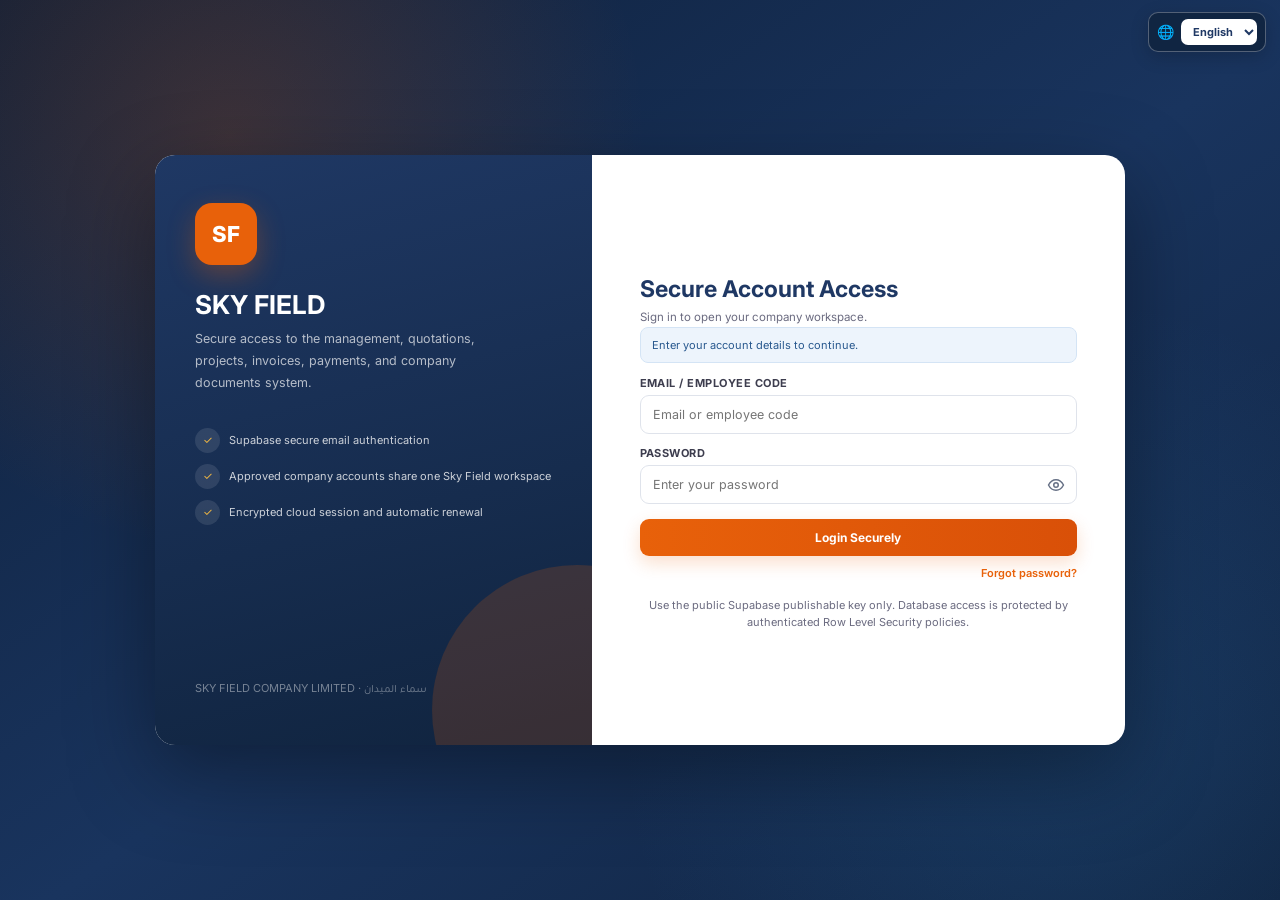
==== commit 3ceee5b9: "Admin attendance: delete recorded days (e.g. a Friday recorded by mistake) with a reason, preview an" ====
--- a/index.html
+++ b/index.html
@@ -1042,7 +1042,7 @@
 
 <script src="i18n-ar.js?v=20261109-library"></script><script src="i18n-ar-commercial.js?v=20261124-analytics"></script><script src="app-common.js?v=20261117-progress"></script><script src="app-cloud.js?v=20261106-backup"></script><script src="app-ui.js?v=20261030-design"></script><script src="app-quotation.js?v=20261117-address"></script><script src="app-projects.js?v=20261031-confirm"></script><script src="app-invoices.js?v=20261117-print"></script><script src="app-payroll-team.js?v=20261108-qty"></script><script src="app-setup.js?v=20261117-progress"></script>
 
-<script src="fflate-0.8.3.js"></script><script src="payroll-export.js?v=20261018-review-final"></script><script src="attendance-integration.js?v=20261031-confirm"></script><script src="analytics.js?v=20261124-more"></script><script src="dashboard-attention.js?v=20261109-library"></script><script src="unified-shell.js?v=20261124-allowance"></script><script src="equipment-shell.js?v=20261102-forms"></script><script src="documents-page.js?v=20261102-email"></script><script src="users-page.js?v=20261031-confirm"></script>
+<script src="fflate-0.8.3.js"></script><script src="payroll-export.js?v=20261018-review-final"></script><script src="attendance-integration.js?v=20261031-confirm"></script><script src="analytics.js?v=20261124-mobile2"></script><script src="dashboard-attention.js?v=20261109-library"></script><script src="unified-shell.js?v=20261125-delete"></script><script src="equipment-shell.js?v=20261102-forms"></script><script src="documents-page.js?v=20261102-email"></script><script src="users-page.js?v=20261031-confirm"></script>
 <script src="leave-page.js?v=20261107-print"></script><script src="library-page.js?v=20261109-library"></script><script src="full-backup.js?v=20261106-backup"></script><script src="side-nav-groups.js?v=20261124-accordion"></script><script src="payroll-ui.js?v=20261018-sort-all"></script><script>sfInitAuth();</script>
 <script src="password-eye.js?v=20261108-eye"></script></body>
 </html>
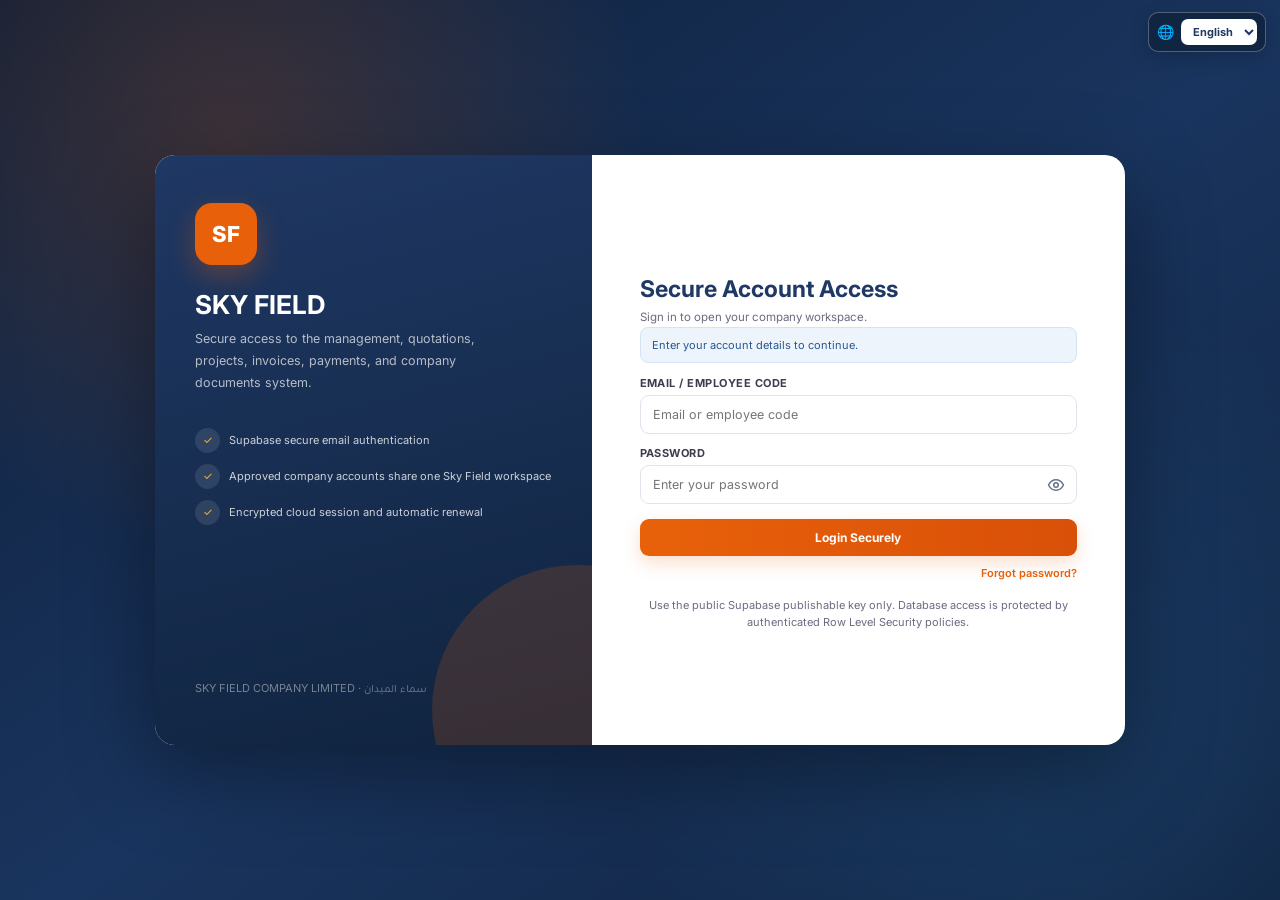
==== commit adb34725: "Team overview: site days split into inside and outside Riyadh (screen and PDF) Co-Authored-By: Claud" ====
--- a/index.html
+++ b/index.html
@@ -1042,7 +1042,7 @@
 
 <script src="i18n-ar.js?v=20261109-library"></script><script src="i18n-ar-commercial.js?v=20261124-analytics"></script><script src="app-common.js?v=20261117-progress"></script><script src="app-cloud.js?v=20261106-backup"></script><script src="app-ui.js?v=20261030-design"></script><script src="app-quotation.js?v=20261117-address"></script><script src="app-projects.js?v=20261031-confirm"></script><script src="app-invoices.js?v=20261117-print"></script><script src="app-payroll-team.js?v=20261108-qty"></script><script src="app-setup.js?v=20261117-progress"></script>
 
-<script src="fflate-0.8.3.js"></script><script src="payroll-export.js?v=20261018-review-final"></script><script src="attendance-integration.js?v=20261031-confirm"></script><script src="analytics.js?v=20261124-mobile2"></script><script src="dashboard-attention.js?v=20261109-library"></script><script src="unified-shell.js?v=20261125-delete"></script><script src="equipment-shell.js?v=20261102-forms"></script><script src="documents-page.js?v=20261102-email"></script><script src="users-page.js?v=20261031-confirm"></script>
+<script src="fflate-0.8.3.js"></script><script src="payroll-export.js?v=20261018-review-final"></script><script src="attendance-integration.js?v=20261031-confirm"></script><script src="analytics.js?v=20261124-mobile2"></script><script src="dashboard-attention.js?v=20261109-library"></script><script src="unified-shell.js?v=20261125-riyadh"></script><script src="equipment-shell.js?v=20261102-forms"></script><script src="documents-page.js?v=20261102-email"></script><script src="users-page.js?v=20261031-confirm"></script>
 <script src="leave-page.js?v=20261107-print"></script><script src="library-page.js?v=20261109-library"></script><script src="full-backup.js?v=20261106-backup"></script><script src="side-nav-groups.js?v=20261124-accordion"></script><script src="payroll-ui.js?v=20261018-sort-all"></script><script>sfInitAuth();</script>
 <script src="password-eye.js?v=20261108-eye"></script></body>
 </html>
